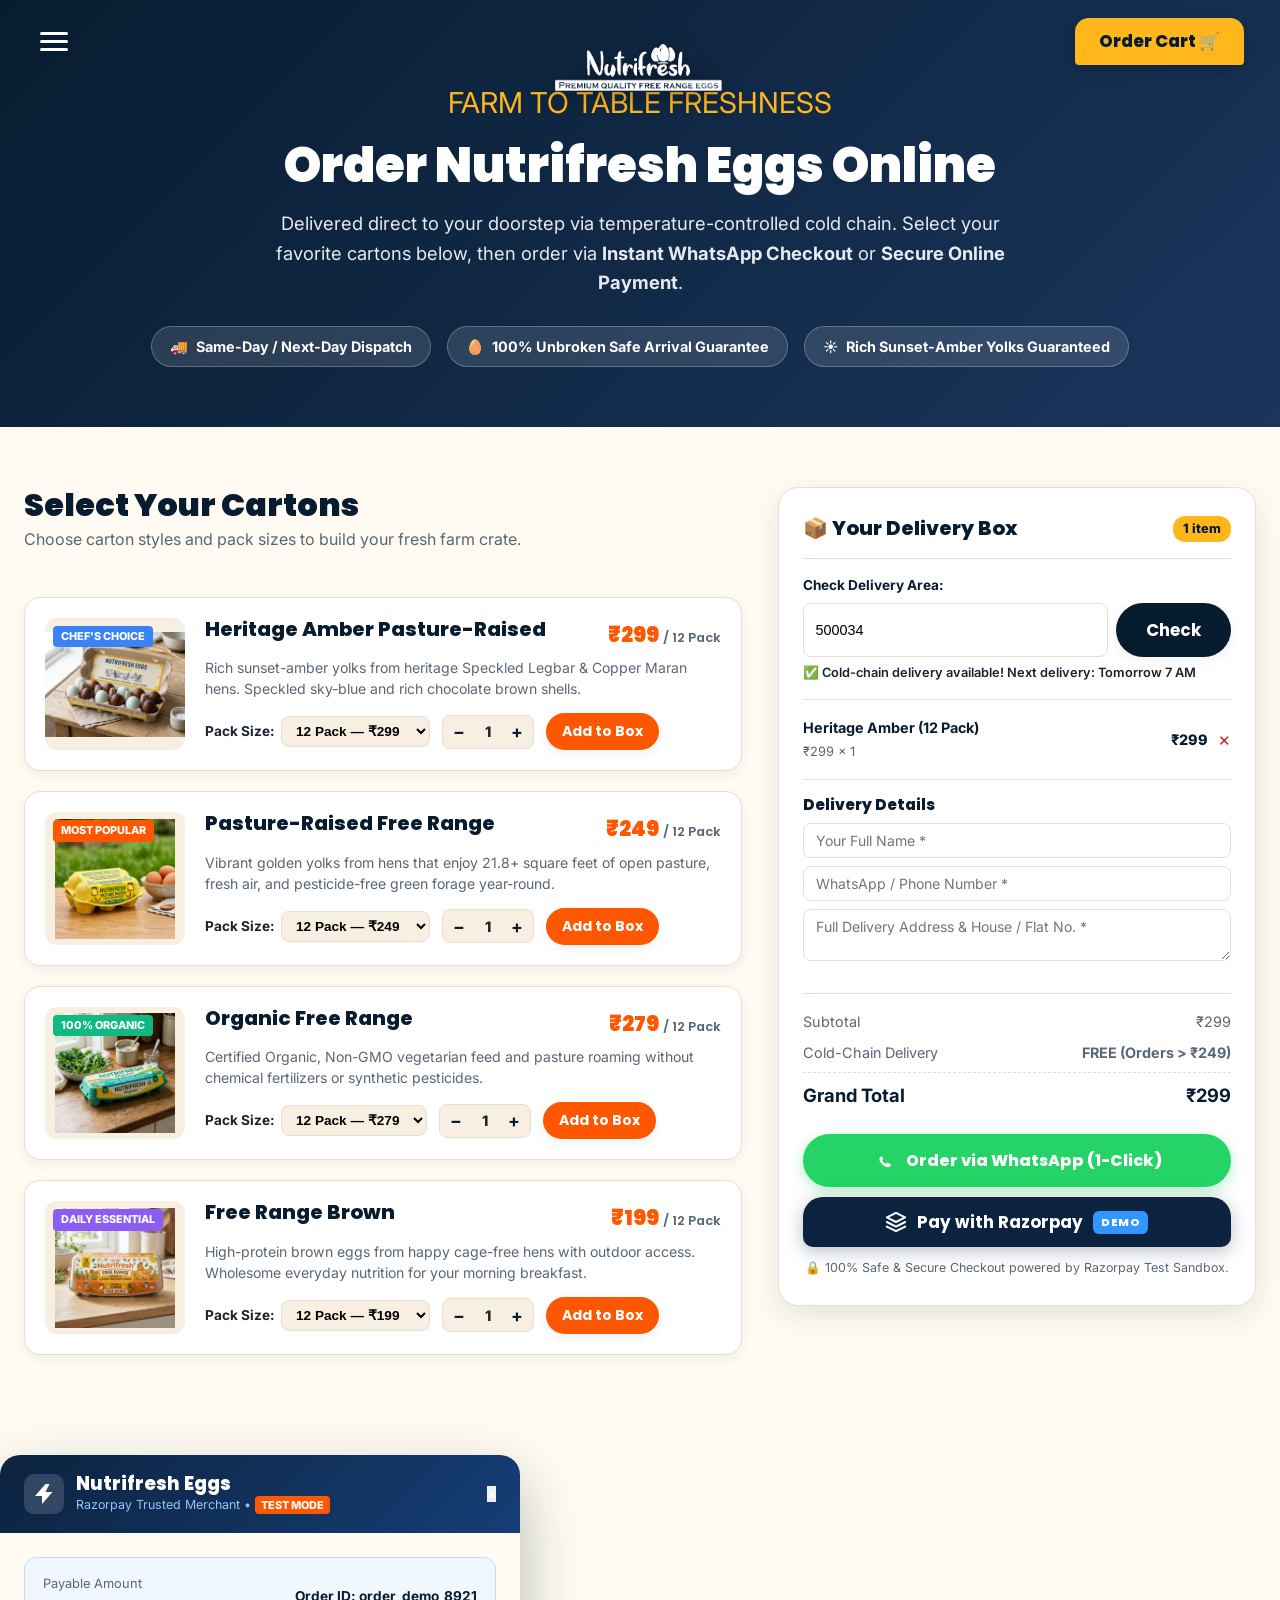
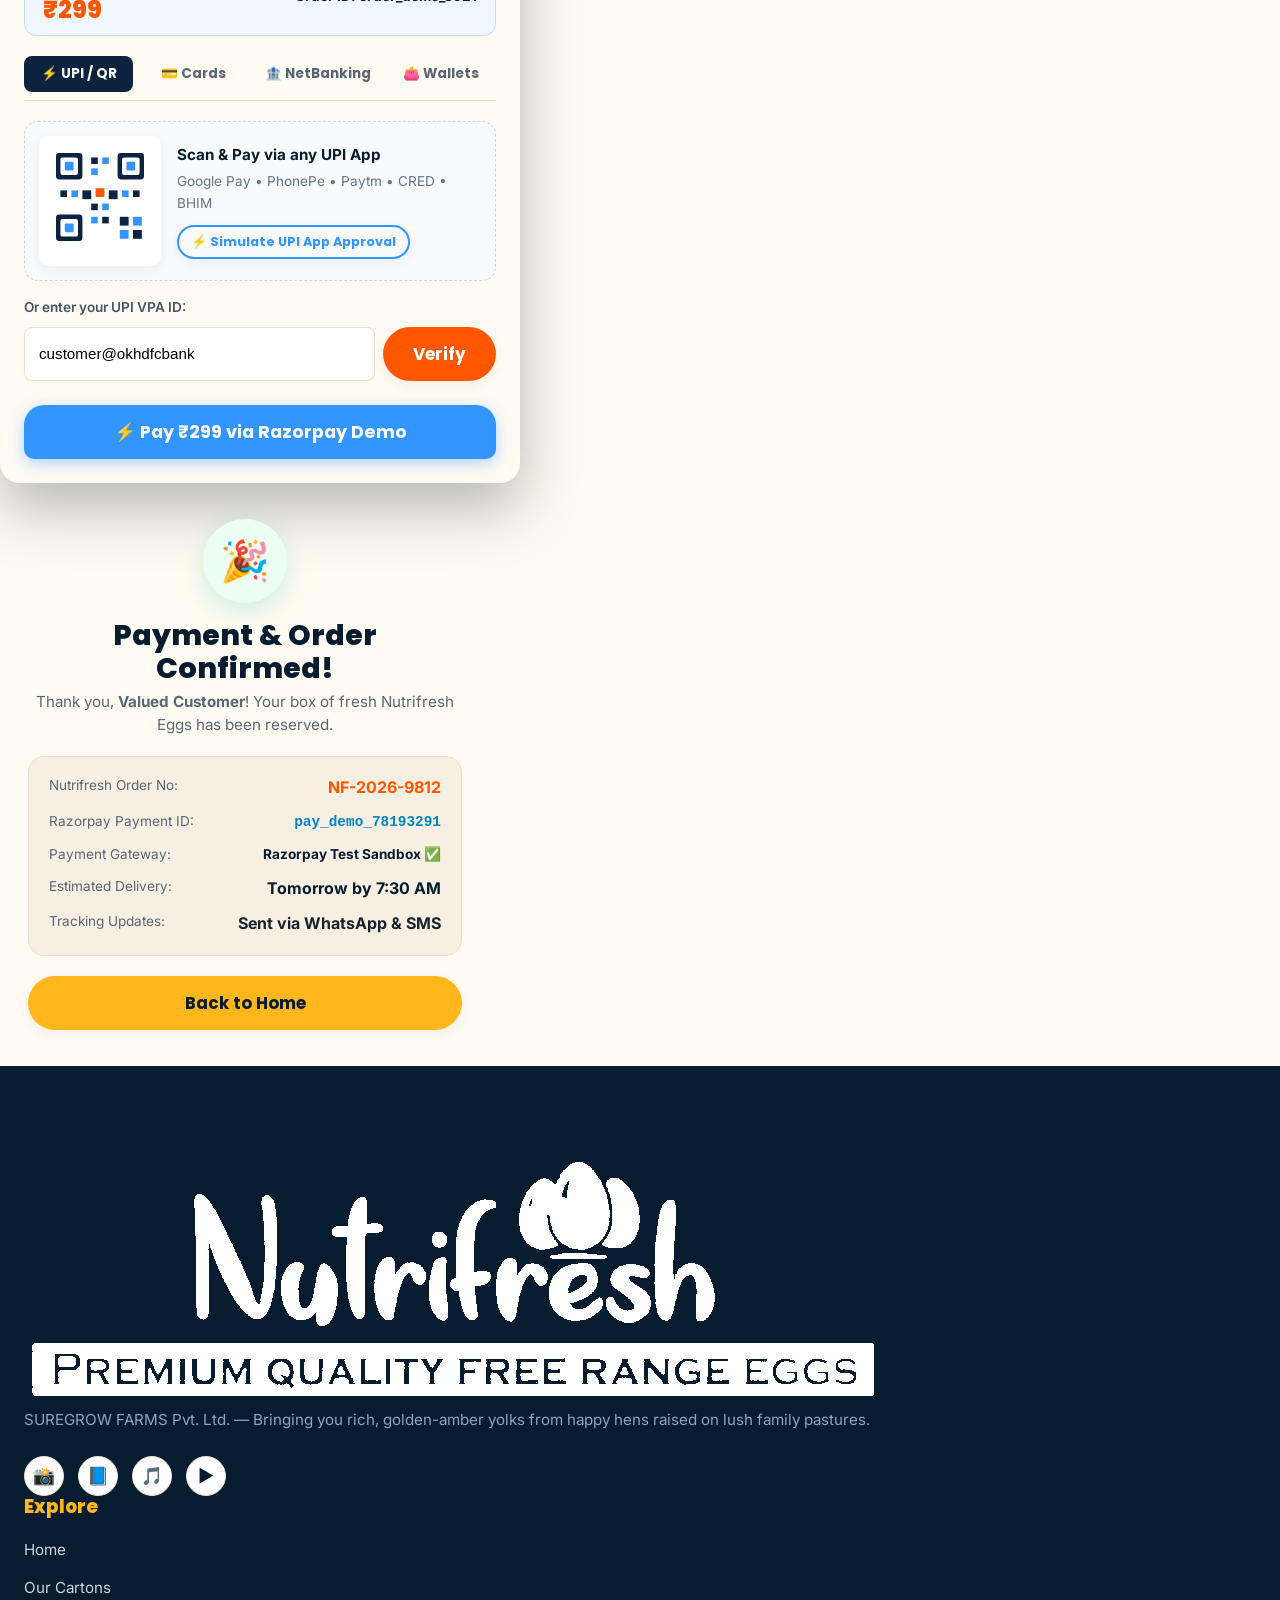
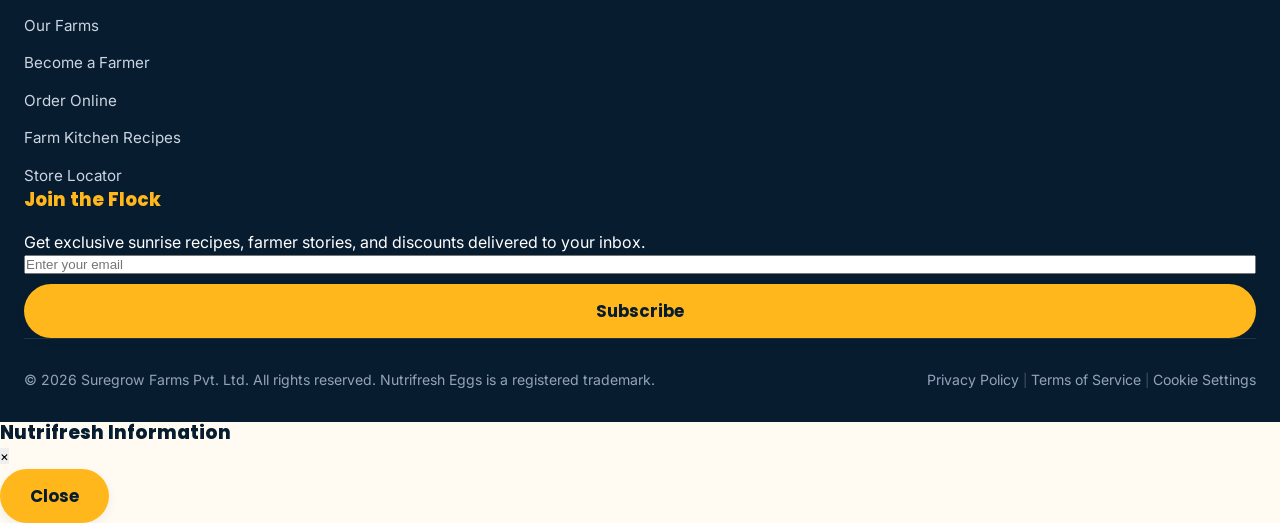
==== order-online.html @ f5b6d8a0 "Add sticky header, road map path, clean drawer tabs, about section, and Razorpay demo checkout" ====
<!DOCTYPE html>
<html lang="en">
<head>
  <meta charset="UTF-8">
  <meta name="viewport" content="width=device-width, initial-scale=1.0">
  <title>Order Nutrifresh Eggs Online | Fresh Pasture-Raised Eggs Delivered</title>
  <meta name="description" content="Order farm-fresh Nutrifresh pasture-raised and organic eggs online. Fast cold-chain doorstep delivery, seamless WhatsApp ordering, and secure online payment options.">
  <link rel="icon" type="image/png" href="assets/favicon-icon.png">
  <link rel="preconnect" href="https://fonts.googleapis.com">
  <link rel="preconnect" href="https://fonts.gstatic.com" crossorigin>
  <link href="https://fonts.googleapis.com/css2?family=Caveat:wght@700&family=Inter:wght@400;500;600;700&family=Poppins:wght@600;700;800;900&display=swap" rel="stylesheet">
  <link rel="stylesheet" href="styles.css">
  <!-- Razorpay Checkout SDK -->
  <script src="https://checkout.razorpay.com/v1/checkout.js"></script>
</head>
<body class="order-page">

  <!-- ==========================================
       Sticky Header
       ========================================== -->
  <header class="site-header happy-header-layout">
    <div class="header-container happy-nav-container">
      <div class="header-left">
        <button class="drawer-trigger drawer-toggle happy-hamburger-btn" id="menuToggle" aria-label="Open Navigation Menu" aria-expanded="false">
          <div class="hamburger-icon">
            <span></span>
            <span></span>
            <span></span>
          </div>
          <span style="display:none;">Menu</span>
        </button>
      </div>

      <div class="header-center">
        <a href="index.html" class="logo-brand happy-center-logo" aria-label="Nutrifresh Homepage">
          <img src="assets/images/nutrifresh-logo-hires.png" alt="Nutrifresh - Premium Quality Free Range Eggs" class="brand-logo-img">
        </a>
      </div>

      <nav aria-label="Main Navigation" style="display:none;">
        <ul class="nav-links">
          <li><a href="index.html">Home</a></li>
          <li><a href="products.html">Our Eggs</a></li>
          <li><a href="our-farms.html">Our Farms</a></li>
          <li><a href="become-a-farmer.html">Become a Farmer</a></li>
          <li><a href="order-online.html" class="active">Order Online</a></li>
          <li><a href="store-locator.html">Find In Store</a></li>
          <li><a href="recipes.html">Recipes</a></li>
        </ul>
      </nav>

      <div class="header-right">
        <a href="#order-builder" class="btn btn-primary btn-carton-shape nav-cta happy-find-btn">
          <span>Order Cart 🛒</span>
        </a>
      </div>
    </div>
  </header>

  <!-- ==========================================
       Slideout Drawer Menu
       ========================================== -->
  <div class="drawer-overlay" id="drawerOverlay">
    <div class="slideout-drawer happy-drawer-theme" id="navDrawer" role="dialog" aria-modal="true" aria-label="Navigation Drawer">
      <div class="drawer-header-happy">
        <button class="drawer-close" id="drawerClose" aria-label="Close menu">&times;</button>
      </div>

      <div class="drawer-body-happy">
        <div class="drawer-two-col">
          <!-- Primary Navigation -->
          <div class="drawer-col-primary">
            <ul class="drawer-nav-list happy-nav-primary">
              <li><a href="index.html"><span>Home</span> <span class="drawer-arrow">→</span></a></li>
              <li><a href="products.html"><span>Nutrifresh eggs</span> <span class="drawer-arrow">→</span></a></li>
              <li><a href="our-farms.html"><span>Nutrifresh Farms</span> <span class="drawer-arrow">→</span></a></li>
              <li><a href="become-a-farmer.html"><span>Become a farmer</span> <span class="drawer-arrow">→</span></a></li>
              <li><a href="index.html#about"><span>About</span> <span class="drawer-arrow">→</span></a></li>
              <li><a href="recipes.html"><span>Blog</span> <span class="drawer-arrow">→</span></a></li>
              <li style="display:none;"><a href="store-locator.html">Store Locator</a></li>
              <li style="display:none;"><a href="order-online.html" class="active-drawer-item">Order Online</a></li>
            </ul>
          </div>

          <!-- Secondary Links Right -->
          <div class="drawer-col-secondary">
            <ul class="drawer-secondary-links">
              <li><a href="become-a-farmer.html#faqs" class="drawer-quick-link">FAQs</a></li>
              <li><a href="our-farms.html">Press</a></li>
              <li><a href="index.html#contact-us">Contact</a></li>
              <li><a href="store-locator.html">Find in Store</a></li>
            </ul>
            <div class="drawer-contact-box">
              <p class="drawer-q-title">Order Assistance</p>
              <p class="drawer-q-sub">WhatsApp support active daily</p>
              <a href="https://wa.me/919999999999?text=Hi%20Nutrifresh%20Team,%20I%20have%20a%20question%20about%20ordering" target="_blank" rel="noopener noreferrer" class="drawer-whatsapp-btn">
                <img src="assets/icon_whatsapp.svg" alt="WhatsApp" style="width:20px; vertical-align:middle; margin-right:6px;"> Chat on WhatsApp
              </a>
            </div>
          </div>
        </div>

        <!-- Bottom Cartons Strip -->
        <div class="drawer-cartons-section happy-cartons-strip">
          <div class="drawer-cartons-title" style="color: #fff; opacity: 0.9;">Choose Your Favorite Pasture Carton</div>
          <div class="drawer-cartons-grid">
            <a href="products.html#heritage" class="drawer-carton-item">
              <img src="assets/images/heritage-carton.jpg" alt="Heritage Amber Carton">
              <span>Heritage Amber</span>
            </a>
            <a href="products.html#pasture" class="drawer-carton-item">
              <img src="assets/images/pasture-carton.jpg" alt="Pasture Raised Carton">
              <span>Pasture Raised</span>
            </a>
            <a href="products.html#organic" class="drawer-carton-item">
              <img src="assets/images/organic-carton.jpg" alt="Organic Free Range Carton">
              <span>Organic Free Range</span>
            </a>
            <a href="products.html#freerange" class="drawer-carton-item">
              <img src="assets/images/freerange-carton.jpg" alt="Free Range Carton">
              <span>Free Range Brown</span>
            </a>
          </div>
        </div>
      </div>
    </div>
  </div>

  <!-- ==========================================
       Hero Banner
       ========================================== -->
  <section class="order-hero-section">
    <div class="container text-center">
      <span class="script-tag" style="color: var(--primary-yellow); font-size: 1.8rem;">FARM TO TABLE FRESHNESS</span>
      <h1>Order Nutrifresh Eggs Online</h1>
      <p>Delivered direct to your doorstep via temperature-controlled cold chain. Select your favorite cartons below, then order via <strong>Instant WhatsApp Checkout</strong> or <strong>Secure Online Payment</strong>.</p>
      
      <div class="order-badges-row">
        <div class="order-badge-pill">
          <span>🚚</span> Same-Day / Next-Day Dispatch
        </div>
        <div class="order-badge-pill">
          <span>🥚</span> 100% Unbroken Safe Arrival Guarantee
        </div>
        <div class="order-badge-pill">
          <span>☀️</span> Rich Sunset-Amber Yolks Guaranteed
        </div>
      </div>
    </div>
  </section>

  <!-- ==========================================
       Interactive Order Builder
       ========================================== -->
  <section class="order-builder-section" id="order-builder">
    <div class="container">
      <div class="order-grid-layout">
        
        <!-- Left: Product Selection List -->
        <div class="order-products-col">
          <div class="order-section-header">
            <h2>Select Your Cartons</h2>
            <p>Choose carton styles and pack sizes to build your fresh farm crate.</p>
          </div>

          <!-- Product Card 1: Heritage Amber -->
          <div class="order-item-card" data-product="heritage" data-price="299" data-name="Heritage Amber Pasture-Raised">
            <div class="order-item-img-wrap">
              <img src="assets/images/heritage-carton.jpg" alt="Heritage Amber Carton">
              <span class="product-badge-flag blue">Chef's Choice</span>
            </div>
            <div class="order-item-details">
              <div class="order-item-top">
                <h3>Heritage Amber Pasture-Raised</h3>
                <span class="order-item-price">₹299 <small>/ 12 Pack</small></span>
              </div>
              <p class="order-item-desc">Rich sunset-amber yolks from heritage Speckled Legbar & Copper Maran hens. Speckled sky-blue and rich chocolate brown shells.</p>
              
              <div class="order-options-bar">
                <div class="pack-size-selector">
                  <label>Pack Size:</label>
                  <select class="pack-size-dropdown">
                    <option value="12" data-price="299" selected>12 Pack — ₹299</option>
                    <option value="18" data-price="429">18 Pack — ₹429</option>
                    <option value="30" data-price="699">30 Crate — ₹699</option>
                  </select>
                </div>

                <div class="qty-counter-control">
                  <button type="button" class="qty-btn qty-minus" aria-label="Decrease quantity">−</button>
                  <span class="qty-display">1</span>
                  <button type="button" class="qty-btn qty-plus" aria-label="Increase quantity">+</button>
                </div>

                <button type="button" class="btn btn-orange btn-add-cart">
                  <span>Add to Box</span>
                </button>
              </div>
            </div>
          </div>

          <!-- Product Card 2: Pasture-Raised -->
          <div class="order-item-card" data-product="pasture" data-price="249" data-name="Pasture-Raised Free Range">
            <div class="order-item-img-wrap">
              <img src="assets/images/pasture-carton.jpg" alt="Pasture Raised Carton">
              <span class="product-badge-flag yellow">Most Popular</span>
            </div>
            <div class="order-item-details">
              <div class="order-item-top">
                <h3>Pasture-Raised Free Range</h3>
                <span class="order-item-price">₹249 <small>/ 12 Pack</small></span>
              </div>
              <p class="order-item-desc">Vibrant golden yolks from hens that enjoy 21.8+ square feet of open pasture, fresh air, and pesticide-free green forage year-round.</p>
              
              <div class="order-options-bar">
                <div class="pack-size-selector">
                  <label>Pack Size:</label>
                  <select class="pack-size-dropdown">
                    <option value="12" data-price="249" selected>12 Pack — ₹249</option>
                    <option value="18" data-price="359">18 Pack — ₹359</option>
                    <option value="30" data-price="579">30 Crate — ₹579</option>
                  </select>
                </div>

                <div class="qty-counter-control">
                  <button type="button" class="qty-btn qty-minus" aria-label="Decrease quantity">−</button>
                  <span class="qty-display">1</span>
                  <button type="button" class="qty-btn qty-plus" aria-label="Increase quantity">+</button>
                </div>

                <button type="button" class="btn btn-orange btn-add-cart">
                  <span>Add to Box</span>
                </button>
              </div>
            </div>
          </div>

          <!-- Product Card 3: Organic Free Range -->
          <div class="order-item-card" data-product="organic" data-price="279" data-name="Organic Free Range">
            <div class="order-item-img-wrap">
              <img src="assets/images/organic-carton.jpg" alt="Organic Free Range Carton">
              <span class="product-badge-flag green">100% Organic</span>
            </div>
            <div class="order-item-details">
              <div class="order-item-top">
                <h3>Organic Free Range</h3>
                <span class="order-item-price">₹279 <small>/ 12 Pack</small></span>
              </div>
              <p class="order-item-desc">Certified Organic, Non-GMO vegetarian feed and pasture roaming without chemical fertilizers or synthetic pesticides.</p>
              
              <div class="order-options-bar">
                <div class="pack-size-selector">
                  <label>Pack Size:</label>
                  <select class="pack-size-dropdown">
                    <option value="12" data-price="279" selected>12 Pack — ₹279</option>
                    <option value="18" data-price="399">18 Pack — ₹399</option>
                  </select>
                </div>

                <div class="qty-counter-control">
                  <button type="button" class="qty-btn qty-minus" aria-label="Decrease quantity">−</button>
                  <span class="qty-display">1</span>
                  <button type="button" class="qty-btn qty-plus" aria-label="Increase quantity">+</button>
                </div>

                <button type="button" class="btn btn-orange btn-add-cart">
                  <span>Add to Box</span>
                </button>
              </div>
            </div>
          </div>

          <!-- Product Card 4: Free Range Brown -->
          <div class="order-item-card" data-product="freerange" data-price="199" data-name="Free Range Brown">
            <div class="order-item-img-wrap">
              <img src="assets/images/freerange-carton.jpg" alt="Free Range Carton">
              <span class="product-badge-flag brown">Daily Essential</span>
            </div>
            <div class="order-item-details">
              <div class="order-item-top">
                <h3>Free Range Brown</h3>
                <span class="order-item-price">₹199 <small>/ 12 Pack</small></span>
              </div>
              <p class="order-item-desc">High-protein brown eggs from happy cage-free hens with outdoor access. Wholesome everyday nutrition for your morning breakfast.</p>
              
              <div class="order-options-bar">
                <div class="pack-size-selector">
                  <label>Pack Size:</label>
                  <select class="pack-size-dropdown">
                    <option value="12" data-price="199" selected>12 Pack — ₹199</option>
                    <option value="30" data-price="479">30 Crate — ₹479</option>
                  </select>
                </div>

                <div class="qty-counter-control">
                  <button type="button" class="qty-btn qty-minus" aria-label="Decrease quantity">−</button>
                  <span class="qty-display">1</span>
                  <button type="button" class="qty-btn qty-plus" aria-label="Increase quantity">+</button>
                </div>

                <button type="button" class="btn btn-orange btn-add-cart">
                  <span>Add to Box</span>
                </button>
              </div>
            </div>
          </div>
        </div>

        <!-- Right: Interactive Cart & Dual Checkout Options -->
        <div class="order-cart-col">
          <div class="order-cart-card" id="cartStickyBox">
            <div class="cart-card-header">
              <h3>📦 Your Delivery Box</h3>
              <span class="cart-items-count-badge" id="cartCountBadge">1 item</span>
            </div>

            <!-- PIN Code Delivery Verification -->
            <div class="pincode-check-wrap">
              <label for="deliveryPincode">Check Delivery Area:</label>
              <div class="pincode-input-row">
                <input type="text" id="deliveryPincode" placeholder="Enter 6-digit PIN" maxlength="6" value="500034">
                <button type="button" class="btn btn-sm btn-navy" id="btnCheckPincode">Check</button>
              </div>
              <span class="pincode-feedback" id="pincodeFeedback">✅ Cold-chain delivery available! Next delivery: Tomorrow 7 AM</span>
            </div>

            <!-- Cart Items List -->
            <div class="cart-items-list" id="cartItemsList">
              <div class="cart-item-row" data-id="heritage-12">
                <div class="cart-item-info">
                  <strong>Heritage Amber (12 Pack)</strong>
                  <span>₹299 × 1</span>
                </div>
                <div class="cart-item-actions">
                  <span class="cart-item-total">₹299</span>
                  <button type="button" class="cart-remove-btn" title="Remove item">&times;</button>
                </div>
              </div>
            </div>

            <!-- Customer Details Form -->
            <div class="customer-info-section">
              <h4>Delivery Details</h4>
              <div class="form-group-compact">
                <input type="text" id="custName" placeholder="Your Full Name *" required>
              </div>
              <div class="form-group-compact">
                <input type="tel" id="custPhone" placeholder="WhatsApp / Phone Number *" required>
              </div>
              <div class="form-group-compact">
                <textarea id="custAddress" rows="2" placeholder="Full Delivery Address & House / Flat No. *" required></textarea>
              </div>
            </div>

            <!-- Order Financial Breakdown -->
            <div class="cart-breakdown">
              <div class="breakdown-row">
                <span>Subtotal</span>
                <span id="cartSubtotal">₹299</span>
              </div>
              <div class="breakdown-row">
                <span>Cold-Chain Delivery</span>
                <span id="cartShipping" style="color: var(--forest-green); font-weight: 700;">FREE (Orders &gt; ₹249)</span>
              </div>
              <div class="breakdown-row total-row">
                <strong>Grand Total</strong>
                <strong id="cartGrandTotal">₹299</strong>
              </div>
            </div>

            <!-- Dual Checkout Action Buttons -->
            <div class="cart-checkout-actions">
              <!-- Primary Option 1: WhatsApp 1-Click Ordering -->
              <button type="button" class="btn btn-whatsapp-order" id="btnOrderWhatsApp">
                <img src="assets/icon_whatsapp.svg" alt="WhatsApp">
                <span>Order via WhatsApp (1-Click)</span>
              </button>
              
              <!-- Primary Option 2: Payment Gateway (Razorpay Demo) -->
              <button type="button" class="btn btn-primary btn-carton-shape btn-razorpay-trigger" id="btnPayOnline">
                <svg width="22" height="22" viewBox="0 0 24 24" fill="none" xmlns="http://www.w3.org/2000/svg" style="flex-shrink:0;">
                  <path d="M12 2L2 7L12 12L22 7L12 2Z" stroke="#081C30" stroke-width="2.2" stroke-linecap="round" stroke-linejoin="round"/>
                  <path d="M2 17L12 22L22 17" stroke="#081C30" stroke-width="2.2" stroke-linecap="round" stroke-linejoin="round"/>
                  <path d="M2 12L12 17L22 12" stroke="#081C30" stroke-width="2.2" stroke-linecap="round" stroke-linejoin="round"/>
                </svg>
                <span>Pay with Razorpay</span>
                <span class="badge-rzp-demo">DEMO</span>
              </button>
            </div>

            <p class="cart-safety-note">🔒 100% Safe &amp; Secure Checkout powered by Razorpay Test Sandbox.</p>
          </div>
        </div>

      </div>
    </div>
  </section>

  <!-- ==========================================
       Razorpay Demo Payment Gateway Modal
       ========================================== -->
  <div class="modal-overlay" id="paymentGatewayModal" role="dialog" aria-modal="true" aria-hidden="true">
    <div class="modal-card payment-modal-card razorpay-modal-card">
      <div class="payment-modal-header razorpay-header">
        <div class="payment-brand-row">
          <div class="rzp-badge-icon">
            <svg width="24" height="24" viewBox="0 0 24 24" fill="#FFFFFF"><path d="M13.5 2L3 14h7v8l10.5-12h-7l4-8z"/></svg>
          </div>
          <div>
            <div class="rzp-merchant-title">Nutrifresh Eggs</div>
            <div class="rzp-secure-sub">Razorpay Trusted Merchant • <span class="badge-rzp-test-pill">TEST MODE</span></div>
          </div>
        </div>
        <button class="modal-close" id="closePaymentModalBtn" aria-label="Close modal" style="color:#FFF;">&times;</button>
      </div>

      <div class="payment-modal-body">
        <!-- Order Summary Strip -->
        <div class="payment-order-summary-strip rzp-summary-strip">
          <div>
            <span class="pay-amount-label">Payable Amount</span>
            <h3 class="pay-amount-val" id="payModalAmount">₹299</h3>
          </div>
          <div class="order-ref-code">Order ID: <span id="payOrderRef">order_demo_8921</span></div>
        </div>

        <!-- Payment Method Tabs -->
        <div class="payment-tabs-nav rzp-tabs-nav">
          <button type="button" class="pay-tab active" data-method="upi">⚡ UPI / QR</button>
          <button type="button" class="pay-tab" data-method="card">💳 Cards</button>
          <button type="button" class="pay-tab" data-method="netbanking">🏦 NetBanking</button>
          <button type="button" class="pay-tab" data-method="wallets">👛 Wallets</button>
        </div>

        <!-- Tab 1: UPI & QR Code -->
        <div class="pay-tab-pane active" id="pane-upi">
          <div class="rzp-qr-container">
            <div class="rzp-qr-visual">
              <svg viewBox="0 0 100 100" width="110" height="110">
                <rect x="0" y="0" width="100" height="100" fill="#FFFFFF" rx="8"/>
                <!-- Outer Corners -->
                <rect x="10" y="10" width="24" height="24" fill="#0C2340" rx="3"/>
                <rect x="14" y="14" width="16" height="16" fill="#FFFFFF" rx="2"/>
                <rect x="18" y="18" width="8" height="8" fill="#3395FF" rx="1"/>
                <rect x="66" y="10" width="24" height="24" fill="#0C2340" rx="3"/>
                <rect x="70" y="14" width="16" height="16" fill="#FFFFFF" rx="2"/>
                <rect x="74" y="18" width="8" height="8" fill="#3395FF" rx="1"/>
                <rect x="10" y="66" width="24" height="24" fill="#0C2340" rx="3"/>
                <rect x="14" y="70" width="16" height="16" fill="#FFFFFF" rx="2"/>
                <rect x="18" y="74" width="8" height="8" fill="#3395FF" rx="1"/>
                <!-- QR Pattern Matrix -->
                <rect x="42" y="14" width="6" height="6" fill="#0C2340"/>
                <rect x="52" y="14" width="6" height="6" fill="#3395FF"/>
                <rect x="42" y="24" width="6" height="6" fill="#3395FF"/>
                <rect x="14" y="44" width="6" height="6" fill="#0C2340"/>
                <rect x="24" y="44" width="6" height="6" fill="#3395FF"/>
                <rect x="34" y="44" width="8" height="8" fill="#0C2340"/>
                <rect x="46" y="42" width="8" height="8" fill="#FF5700"/>
                <rect x="58" y="44" width="8" height="8" fill="#0C2340"/>
                <rect x="70" y="44" width="6" height="6" fill="#3395FF"/>
                <rect x="80" y="44" width="6" height="6" fill="#0C2340"/>
                <rect x="42" y="56" width="6" height="6" fill="#0C2340"/>
                <rect x="52" y="56" width="6" height="6" fill="#3395FF"/>
                <rect x="42" y="68" width="6" height="6" fill="#3395FF"/>
                <rect x="52" y="68" width="6" height="6" fill="#0C2340"/>
                <rect x="68" y="68" width="8" height="8" fill="#0C2340"/>
                <rect x="80" y="68" width="8" height="8" fill="#3395FF"/>
                <rect x="68" y="80" width="8" height="8" fill="#3395FF"/>
                <rect x="80" y="80" width="8" height="8" fill="#0C2340"/>
              </svg>
            </div>
            <div class="rzp-qr-details">
              <span class="rzp-qr-tag">Scan &amp; Pay via any UPI App</span>
              <p style="font-size: 0.85rem; color: #64748B; margin: 4px 0 10px;">Google Pay • PhonePe • Paytm • CRED • BHIM</p>
              <button type="button" class="btn btn-sm btn-outline-navy btn-simulate-upi" id="btnSimulateScanPay">
                <span>⚡ Simulate UPI App Approval</span>
              </button>
            </div>
          </div>

          <div style="margin-top: 16px;">
            <p style="font-size: 0.85rem; margin-bottom: 8px; color: #475569; font-weight: 600;">Or enter your UPI VPA ID:</p>
            <div class="upi-input-group">
              <input type="text" id="upiIdInput" placeholder="username@okhdfcbank / mobile@upi" value="customer@okhdfcbank">
              <button type="button" class="btn btn-sm btn-orange" id="btnVerifyUPI">Verify</button>
            </div>
          </div>
        </div>

        <!-- Tab 2: Cards (With 1-Click Razorpay Test Fill) -->
        <div class="pay-tab-pane" id="pane-card" style="display:none;">
          <div class="rzp-test-card-banner">
            <span>💡 <strong>Razorpay Test Card:</strong> 4111 2222 3333 4444</span>
            <button type="button" class="btn btn-xs btn-navy" id="btnAutoFillTestCard">Auto-Fill</button>
          </div>
          <div class="card-inputs-grid" style="margin-top: 12px;">
            <div class="form-group-compact">
              <label style="font-size:0.8rem; font-weight:600; color:#475569;">Card Number</label>
              <input type="text" id="rzpCardNumber" placeholder="4111 2222 3333 4444" maxlength="19" value="4111 2222 3333 4444">
            </div>
            <div style="display: flex; gap: 10px; margin-top: 8px;">
              <div style="width: 50%;">
                <label style="font-size:0.8rem; font-weight:600; color:#475569;">Expiry (MM/YY)</label>
                <input type="text" id="rzpCardExpiry" placeholder="MM / YY" maxlength="5" value="12/28">
              </div>
              <div style="width: 50%;">
                <label style="font-size:0.8rem; font-weight:600; color:#475569;">CVV</label>
                <input type="password" id="rzpCardCvv" placeholder="CVV" maxlength="3" value="123">
              </div>
            </div>
            <div class="form-group-compact" style="margin-top: 8px;">
              <label style="font-size:0.8rem; font-weight:600; color:#475569;">Cardholder Name</label>
              <input type="text" id="rzpCardName" placeholder="Cardholder Name" value="Nutrifresh Customer">
            </div>
          </div>
        </div>

        <!-- Tab 3: NetBanking -->
        <div class="pay-tab-pane" id="pane-netbanking" style="display:none;">
          <p style="font-size: 0.85rem; margin-bottom: 10px; color: #475569; font-weight: 600;">Popular NetBanking Partners:</p>
          <div class="rzp-banks-grid">
            <button type="button" class="rzp-bank-pill active"><span class="bank-logo-sym">🏦</span> HDFC Bank</button>
            <button type="button" class="rzp-bank-pill"><span class="bank-logo-sym">🏛️</span> ICICI Bank</button>
            <button type="button" class="rzp-bank-pill"><span class="bank-logo-sym">🏢</span> State Bank (SBI)</button>
            <button type="button" class="rzp-bank-pill"><span class="bank-logo-sym">🏢</span> Axis Bank</button>
            <button type="button" class="rzp-bank-pill"><span class="bank-logo-sym">🏛️</span> Kotak Bank</button>
          </div>
        </div>

        <!-- Tab 4: Wallets & Pay Later -->
        <div class="pay-tab-pane" id="pane-wallets" style="display:none;">
          <p style="font-size: 0.85rem; margin-bottom: 10px; color: #475569; font-weight: 600;">Select Wallet or PayLater:</p>
          <div class="rzp-banks-grid">
            <button type="button" class="rzp-bank-pill active">👛 Paytm Wallet</button>
            <button type="button" class="rzp-bank-pill">📦 Amazon Pay</button>
            <button type="button" class="rzp-bank-pill">⚡ Simpl PayLater</button>
            <button type="button" class="rzp-bank-pill">🪙 CRED Pay</button>
          </div>
        </div>

        <!-- Razorpay Primary Submit CTA -->
        <div style="margin-top: 24px;">
          <button type="button" class="btn btn-primary btn-carton-shape rzp-submit-pay-btn" id="btnProcessMockPayment" style="width: 100%; justify-content: center; font-size: 1.1rem; padding: 14px; background: #3395FF; color: #FFF;">
            <span>⚡ Pay <span id="btnPayAmountText">₹299</span> via Razorpay Demo</span>
          </button>
        </div>

        <!-- Animated Razorpay Loading Overlay -->
        <div class="payment-processing-overlay" id="payProcessingLoader" style="display:none;">
          <div class="rzp-processing-box">
            <div class="spinner-rzp"></div>
            <h4 id="rzpLoadingTitle">Connecting to Razorpay Sandbox...</h4>
            <p id="rzpLoadingSub">Simulating 256-Bit Bank Encryption</p>
            <div class="rzp-progress-bar"><div class="rzp-progress-fill" id="rzpProgressFill"></div></div>
          </div>
        </div>
      </div>
    </div>
  </div>

  <!-- ==========================================
       Order Success Modal (Razorpay Verified)
       ========================================== -->
  <div class="modal-overlay" id="orderSuccessModal" role="dialog" aria-modal="true" aria-hidden="true">
    <div class="modal-card" style="text-align: center; max-width: 490px; border-radius: 24px;">
      <div class="modal-body" style="padding: 36px 28px;">
        <div style="width: 84px; height: 84px; margin: 0 auto 16px; background: #ECFDF5; border-radius: 50%; display: flex; align-items: center; justify-content: center; font-size: 2.5rem; box-shadow: 0 8px 24px rgba(16, 185, 129, 0.2);">
          🎉
        </div>
        <h2 style="color: var(--deep-navy); margin-bottom: 6px; font-size: 1.8rem;">Payment &amp; Order Confirmed!</h2>
        <p style="color: var(--muted-text); font-size: 0.95rem; line-height: 1.5;">
          Thank you, <strong id="successCustName">Valued Customer</strong>! Your box of fresh Nutrifresh Eggs has been reserved.
        </p>
        
        <div style="background: var(--cream-alt); border-radius: 16px; padding: 18px 20px; margin: 20px 0; text-align: left; border: 1px solid var(--border-light);">
          <div style="display: flex; justify-content: space-between; margin-bottom: 10px;">
            <span style="color: var(--muted-text); font-size: 0.85rem;">Nutrifresh Order No:</span>
            <strong style="color: var(--yolk-orange);" id="successOrderId">NF-2026-9812</strong>
          </div>
          <div style="display: flex; justify-content: space-between; margin-bottom: 10px;">
            <span style="color: var(--muted-text); font-size: 0.85rem;">Razorpay Payment ID:</span>
            <strong style="color: #0284C7; font-family: monospace; font-size: 0.9rem;" id="successPaymentId">pay_demo_78193291</strong>
          </div>
          <div style="display: flex; justify-content: space-between; margin-bottom: 10px;">
            <span style="color: var(--muted-text); font-size: 0.85rem;">Payment Gateway:</span>
            <strong style="color: var(--deep-navy); font-size: 0.85rem;">Razorpay Test Sandbox ✅</strong>
          </div>
          <div style="display: flex; justify-content: space-between; margin-bottom: 10px;">
            <span style="color: var(--muted-text); font-size: 0.85rem;">Estimated Delivery:</span>
            <strong style="color: var(--deep-navy);">Tomorrow by 7:30 AM</strong>
          </div>
          <div style="display: flex; justify-content: space-between;">
            <span style="color: var(--muted-text); font-size: 0.85rem;">Tracking Updates:</span>
            <strong style="color: var(--forest-green);">Sent via WhatsApp &amp; SMS</strong>
          </div>
        </div>

        <div style="display: flex; flex-direction: column; gap: 10px;">
          <button type="button" class="btn btn-primary" id="btnDismissSuccessModal" style="width: 100%; justify-content: center;">
            <span>Back to Home</span>
          </button>
        </div>
      </div>
    </div>
  </div>

  <!-- ==========================================
       Universal Footer
       ========================================== -->
  <footer class="site-footer">
    <div class="container">
      <div class="footer-grid">
        <div class="footer-col footer-brand">
          <a href="index.html" class="footer-logo">
            <img src="assets/images/nutrifresh-logo-white.png" alt="Nutrifresh Logo">
          </a>
          <p class="brand-tagline">SUREGROW FARMS Pvt. Ltd. — Bringing you rich, golden-amber yolks from happy hens raised on lush family pastures.</p>
          <div class="drawer-socials" style="margin-top: 18px;">
            <a href="https://www.instagram.com/nutrifresheggs?igsh=MWg3OXlhZmRjcnI1ZA==" target="_blank" rel="noopener noreferrer" class="drawer-social-btn" aria-label="Instagram">📸</a>
            <a href="https://www.instagram.com/nutrifresheggs?igsh=MWg3OXlhZmRjcnI1ZA==" target="_blank" rel="noopener noreferrer" class="drawer-social-btn" aria-label="Facebook">📘</a>
            <a href="https://www.instagram.com/nutrifresheggs?igsh=MWg3OXlhZmRjcnI1ZA==" target="_blank" rel="noopener noreferrer" class="drawer-social-btn" aria-label="TikTok">🎵</a>
            <a href="https://www.instagram.com/nutrifresheggs?igsh=MWg3OXlhZmRjcnI1ZA==" target="_blank" rel="noopener noreferrer" class="drawer-social-btn" aria-label="YouTube">▶️</a>
          </div>
        </div>

        <div class="footer-col footer-nav">
          <h4 class="footer-title">Explore</h4>
          <ul class="footer-links">
            <li><a href="index.html">Home</a></li>
            <li><a href="products.html">Our Cartons</a></li>
            <li><a href="our-farms.html">Our Farms</a></li>
            <li><a href="become-a-farmer.html">Become a Farmer</a></li>
            <li><a href="order-online.html">Order Online</a></li>
            <li><a href="recipes.html">Farm Kitchen Recipes</a></li>
            <li><a href="store-locator.html">Store Locator</a></li>
          </ul>
        </div>

        <div class="footer-col footer-newsletter-col">
          <h4 class="footer-title">Join the Flock</h4>
          <p>Get exclusive sunrise recipes, farmer stories, and discounts delivered to your inbox.</p>
          <form class="footer-newsletter-form" id="footerNewsletter" novalidate>
            <div class="newsletter-input-group">
              <input type="email" id="newsletterEmail" placeholder="Enter your email" required aria-label="Email for newsletter">
              <button type="submit" class="btn btn-primary">
                <span>Subscribe</span>
              </button>
            </div>
            <div id="newsletterFeedback"></div>
          </form>
        </div>
      </div>

      <div class="footer-bottom">
        <p>&copy; 2026 Suregrow Farms Pvt. Ltd. All rights reserved. Nutrifresh Eggs is a registered trademark.</p>
        <div class="footer-legal-links">
          <a href="products.html#traceability" class="legal-link" data-legal="privacy">Privacy Policy</a>
          <span class="legal-sep">|</span>
          <a href="products.html#traceability" class="legal-link" data-legal="terms">Terms of Service</a>
          <span class="legal-sep">|</span>
          <a href="products.html#traceability" class="legal-link" data-legal="cookies">Cookie Settings</a>
        </div>
      </div>
    </div>
  </footer>

  <!-- Legal & Information Modal -->
  <div class="modal-overlay" id="legalModal" role="dialog" aria-modal="true" aria-hidden="true">
    <div class="modal-card">
      <div class="modal-header">
        <h3 id="legalModalTitle">Nutrifresh Information</h3>
        <button class="modal-close" id="modalCloseBtn" aria-label="Close modal">&times;</button>
      </div>
      <div class="modal-body" id="legalModalContent">
        <!-- Dynamic Content -->
      </div>
      <div class="modal-footer">
        <button class="btn btn-primary" id="modalActionBtn">Close</button>
      </div>
    </div>
  </div>

  <script src="app.js"></script>
</body>
</html>
---- styles.css ----
/* ==========================================================================
   Nutrifresh Eggs - Official Stylesheet (Happy Egg Replica)
   Colors, Modern Layouts, Organic Shapes & Interactions
   ========================================================================== */

:root {
  --primary-yellow: #FFB71B;
  --primary-yellow-hover: #EAA208;
  --yolk-orange: #FF5700;
  --yolk-orange-dark: #D44400;
  --deep-navy: #081C30;
  --navy-light: #102A45;
  --pasture-green: #1B7A43;
  --pasture-green-light: #2E9E5B;
  --pasture-green-dark: #12552E;
  --sky-blue: #DDF4FE;
  --heritage-blue: #3E84A8;
  --eggshell-cream: #FFFBF2;
  --cream-alt: #F7EFE1;
  --white: #FFFFFF;
  --dark-text: #19232D;
  --muted-text: #596775;
  --border-light: #E8DECE;
  --font-heading: 'Poppins', -apple-system, BlinkMacSystemFont, sans-serif;
  --font-body: 'Inter', -apple-system, BlinkMacSystemFont, sans-serif;
  --font-script: 'Caveat', cursive, sans-serif;
  --shadow-sm: 0 4px 12px rgba(8, 28, 48, 0.06);
  --shadow-md: 0 10px 30px rgba(8, 28, 48, 0.1);
  --shadow-lg: 0 20px 50px rgba(8, 28, 48, 0.16);
  --radius-sm: 8px;
  --radius-md: 16px;
  --radius-lg: 28px;
  --radius-pill: 9999px;
  --radius-carton: 36px 36px 20px 20px;
  --transition-smooth: all 0.3s cubic-bezier(0.25, 0.8, 0.25, 1);
  --transition-bounce: all 0.4s cubic-bezier(0.34, 1.56, 0.64, 1);
}

/* Base & Reset */
*, *::before, *::after {
  box-sizing: border-box;
  margin: 0;
  padding: 0;
}

html {
  scroll-behavior: smooth;
  font-size: 16px;
}

body {
  font-family: var(--font-body);
  background-color: var(--eggshell-cream);
  color: var(--dark-text);
  line-height: 1.6;
  overflow-x: hidden;
  position: relative;
  -webkit-font-smoothing: antialiased;
}

img, video {
  max-width: 100%;
  height: auto;
  display: block;
}

a {
  text-decoration: none;
  color: inherit;
  transition: var(--transition-smooth);
}

button {
  cursor: pointer;
  border: none;
  outline: none;
  font-family: inherit;
  transition: var(--transition-smooth);
}

h1, h2, h3, h4, h5, h6 {
  font-family: var(--font-heading);
  font-weight: 800;
  color: var(--deep-navy);
  line-height: 1.15;
}

.script-text {
  font-family: var(--font-script);
  font-size: 1.75rem;
  color: var(--yolk-orange);
  font-weight: 700;
  display: inline-block;
  transform: rotate(-3deg);
}

.container {
  width: 100%;
  max-width: 1280px;
  margin: 0 auto;
  padding: 0 24px;
}

.container-narrow {
  max-width: 980px;
  margin: 0 auto;
  padding: 0 24px;
}

.text-center { text-align: center; }
.text-navy { color: var(--deep-navy); }
.text-orange { color: var(--yolk-orange); }
.text-yellow { color: var(--primary-yellow); }
.text-green { color: var(--pasture-green); }

/* Buttons */
.btn {
  display: inline-flex;
  align-items: center;
  justify-content: center;
  gap: 10px;
  font-family: var(--font-heading);
  font-weight: 700;
  font-size: 1.05rem;
  padding: 14px 30px;
  border-radius: var(--radius-pill);
  transition: var(--transition-bounce);
  text-decoration: none;
  position: relative;
  overflow: hidden;
  box-shadow: var(--shadow-sm);
}

.btn-primary {
  background-color: var(--primary-yellow);
  color: var(--deep-navy);
}

.btn-primary:hover {
  background-color: var(--primary-yellow-hover);
  transform: translateY(-3px) scale(1.02);
  box-shadow: 0 12px 25px rgba(255, 183, 27, 0.4);
}

.btn-orange {
  background-color: var(--yolk-orange);
  color: var(--white);
}

.btn-orange:hover {
  background-color: var(--yolk-orange-dark);
  transform: translateY(-3px) scale(1.02);
  box-shadow: 0 12px 25px rgba(255, 87, 0, 0.4);
}

.btn-navy {
  background-color: var(--deep-navy);
  color: var(--white);
}

.btn-navy:hover {
  background-color: var(--navy-light);
  transform: translateY(-3px) scale(1.02);
  box-shadow: 0 12px 25px rgba(8, 28, 48, 0.35);
}

.btn-outline {
  background: transparent;
  color: var(--deep-navy);
  border: 2px solid var(--deep-navy);
}

.btn-outline:hover {
  background: var(--deep-navy);
  color: var(--white);
}

.btn-outline-white {
  background: transparent;
  color: var(--white);
  border: 2px solid var(--white);
}

.btn-outline-white:hover {
  background: var(--white);
  color: var(--deep-navy);
}

.btn-carton-shape {
  border-radius: 20px 20px 10px 10px;
  box-shadow: 0 6px 0 rgba(0,0,0,0.15), var(--shadow-sm);
  padding: 12px 24px;
}
.btn-carton-shape:active {
  transform: translateY(2px);
  box-shadow: 0 2px 0 rgba(0,0,0,0.15);
}

/* ==========================================================================
   Header & Navigation
   ========================================================================== */

.site-header {
  position: fixed;
  top: 0;
  left: 0;
  width: 100%;
  z-index: 1000;
  padding: 16px 0;
  transition: all 0.35s ease;
}

.site-header.scrolled {
  background: rgba(255, 251, 242, 0.96);
  backdrop-filter: blur(12px);
  padding: 10px 0;
  box-shadow: 0 4px 20px rgba(8, 28, 48, 0.08);
}

.site-header.scrolled .logo-brand {
  color: var(--deep-navy);
}

.site-header.scrolled .nav-links a {
  color: var(--deep-navy);
}

.site-header.scrolled .hamburger-icon span {
  background-color: var(--deep-navy);
}

.header-container {
  display: flex;
  align-items: center;
  justify-content: space-between;
  max-width: 1380px;
  margin: 0 auto;
  padding: 0 28px;
}

.header-left {
  display: flex;
  align-items: center;
  gap: 20px;
}

.drawer-trigger {
  display: flex;
  align-items: center;
  gap: 10px;
  background: rgba(255, 255, 255, 0.2);
  border: 1.5px solid rgba(255, 255, 255, 0.4);
  padding: 10px 18px;
  border-radius: var(--radius-pill);
  backdrop-filter: blur(8px);
  color: var(--white);
  font-weight: 700;
  font-size: 0.95rem;
}

.site-header.scrolled .drawer-trigger {
  background: var(--cream-alt);
  border-color: var(--border-light);
  color: var(--deep-navy);
}

.hamburger-icon {
  display: flex;
  flex-direction: column;
  justify-content: center;
  gap: 4px;
  width: 20px;
}

.hamburger-icon span {
  display: block;
  height: 2.5px;
  width: 100%;
  background-color: var(--white);
  border-radius: 2px;
  transition: var(--transition-smooth);
}

.logo-brand {
  display: flex;
  align-items: center;
  text-decoration: none;
  transition: transform 0.25s ease;
}

.logo-brand:hover {
  transform: scale(1.03);
}

.brand-logo-img {
  height: 52px;
  width: auto;
  object-fit: contain;
  display: block;
  filter: brightness(0) invert(1) drop-shadow(0 2px 10px rgba(0,0,0,0.6));
  transition: filter 0.3s ease;
}

.site-header.scrolled .brand-logo-img {
  filter: drop-shadow(0 1px 4px rgba(0,0,0,0.15));
}

.drawer-header .brand-logo-img {
  filter: drop-shadow(0 1px 4px rgba(0,0,0,0.15));
}

.brand-logo-img-white {
  height: 55px;
  width: auto;
  object-fit: contain;
  display: block;
}

.logo-egg-icon {
  width: 32px;
  height: 38px;
  background: var(--primary-yellow);
  border-radius: 50% 50% 50% 50% / 60% 60% 40% 40%;
  display: inline-flex;
  align-items: center;
  justify-content: center;
  box-shadow: inset 0 -3px 0 rgba(0,0,0,0.15);
  position: relative;
}

.logo-egg-icon::after {
  content: '✦';
  font-size: 14px;
  color: var(--deep-navy);
}

.logo-brand span.highlight {
  color: var(--primary-yellow);
}

.nav-links {
  display: flex;
  align-items: center;
  list-style: none;
  gap: 32px;
}

.nav-links a {
  font-family: var(--font-heading);
  font-weight: 700;
  font-size: 1rem;
  color: var(--white);
  position: relative;
  padding: 6px 0;
}

.nav-links a::after {
  content: '';
  position: absolute;
  bottom: 0;
  left: 0;
  width: 0;
  height: 3px;
  background: var(--primary-yellow);
  border-radius: 2px;
  transition: var(--transition-smooth);
}

.nav-links a:hover::after,
.nav-links a.active::after {
  width: 100%;
}

.header-right {
  display: flex;
  align-items: center;
  gap: 16px;
}

/* Slideout Drawer */
.drawer-overlay {
  position: fixed;
  inset: 0;
  background: rgba(8, 28, 48, 0.65);
  backdrop-filter: blur(6px);
  z-index: 2000;
  opacity: 0;
  visibility: hidden;
  transition: all 0.4s ease;
}

.drawer-overlay.active {
  opacity: 1;
  visibility: visible;
}

.slideout-drawer {
  position: fixed;
  top: 0;
  left: -100%;
  width: 100%;
  max-width: 520px;
  height: 100vh;
  background: var(--eggshell-cream);
  z-index: 2001;
  display: flex;
  flex-direction: column;
  box-shadow: 20px 0 60px rgba(0,0,0,0.25);
  transition: left 0.45s cubic-bezier(0.16, 1, 0.3, 1);
  overflow-y: auto;
}

.drawer-overlay.active .slideout-drawer {
  left: 0;
}

.drawer-header {
  display: flex;
  align-items: center;
  justify-content: space-between;
  padding: 28px 32px;
  border-bottom: 1px solid var(--border-light);
}

.drawer-close {
  background: var(--cream-alt);
  border: none;
  width: 44px;
  height: 44px;
  border-radius: 50%;
  font-size: 1.4rem;
  display: flex;
  align-items: center;
  justify-content: center;
  color: var(--deep-navy);
}

.drawer-close:hover {
  background: var(--primary-yellow);
  transform: rotate(90deg);
}

.drawer-body {
  padding: 32px;
  display: flex;
  flex-direction: column;
  gap: 32px;
}

.drawer-nav-list {
  list-style: none;
  display: flex;
  flex-direction: column;
  gap: 16px;
}

.drawer-nav-list a {
  font-family: var(--font-heading);
  font-size: 1.7rem;
  font-weight: 800;
  color: var(--deep-navy);
  display: flex;
  align-items: center;
  justify-content: space-between;
}

.drawer-nav-list a:hover {
  color: var(--yolk-orange);
  transform: translateX(8px);
}

.drawer-cartons-section {
  background: var(--cream-alt);
  border-radius: var(--radius-md);
  padding: 24px;
}

.drawer-cartons-title {
  font-size: 0.9rem;
  text-transform: uppercase;
  letter-spacing: 1px;
  color: var(--muted-text);
  margin-bottom: 16px;
  font-weight: 700;
}

.drawer-cartons-grid {
  display: grid;
  grid-template-columns: repeat(2, 1fr);
  gap: 12px;
}

.drawer-carton-item {
  background: var(--white);
  border-radius: var(--radius-sm);
  padding: 12px;
  text-align: center;
  border: 1px solid var(--border-light);
  transition: var(--transition-bounce);
}

.drawer-carton-item:hover {
  border-color: var(--primary-yellow);
  transform: translateY(-4px);
  box-shadow: var(--shadow-sm);
}

.drawer-carton-item img {
  height: 70px;
  object-fit: contain;
  margin: 0 auto 8px;
}

.drawer-carton-item span {
  font-weight: 700;
  font-size: 0.85rem;
  color: var(--deep-navy);
  display: block;
}

.drawer-footer {
  margin-top: auto;
  padding: 24px 32px 32px;
  border-top: 1px solid var(--border-light);
}

.drawer-socials {
  display: flex;
  gap: 14px;
  margin-top: 14px;
}

.drawer-social-btn {
  width: 40px;
  height: 40px;
  border-radius: 50%;
  background: var(--white);
  border: 1px solid var(--border-light);
  display: flex;
  align-items: center;
  justify-content: center;
  color: var(--deep-navy);
  font-size: 1.1rem;
}

.drawer-social-btn:hover {
  background: var(--primary-yellow);
  color: var(--deep-navy);
}

/* ==========================================================================
   Hero Section with Exact Happy Brunch Scene & Header (Screenshot 1)
   ========================================================================== */

.happy-header-layout {
  position: fixed;
  top: 0;
  left: 0;
  width: 100%;
  z-index: 1000;
  padding: 18px 0;
  background: transparent;
  transition: all 0.35s ease;
}

.happy-header-layout.scrolled {
  background: rgba(255, 251, 242, 0.96) !important;
  backdrop-filter: blur(12px);
  -webkit-backdrop-filter: blur(12px);
  padding: 10px 0 !important;
  box-shadow: 0 4px 20px rgba(8, 28, 48, 0.08);
}

.happy-header-layout.scrolled .happy-hamburger-btn .hamburger-icon span {
  background-color: #081C30 !important;
}

.happy-header-layout.scrolled .happy-center-logo .brand-logo-img {
  filter: drop-shadow(0 1px 4px rgba(0,0,0,0.15)) !important;
}

.happy-header-layout nav,
.happy-header-layout .nav-links {
  display: none !important;
}

.happy-nav-container {
  display: flex;
  align-items: center;
  justify-content: space-between;
  max-width: 1400px;
  margin: 0 auto;
  padding: 0 36px;
  position: relative;
}

.happy-hamburger-btn {
  background: transparent !important;
  border: none !important;
  padding: 4px;
  cursor: pointer;
}

.happy-hamburger-btn .hamburger-icon {
  width: 28px;
  gap: 5px;
}

.happy-hamburger-btn .hamburger-icon span {
  height: 3px;
  background-color: #FFFFFF;
  border-radius: 2px;
  transition: background-color 0.3s ease;
}

.happy-center-logo {
  position: absolute;
  left: 50%;
  transform: translateX(-50%);
}

.happy-center-logo .brand-logo-img {
  height: 52px;
  filter: brightness(0) invert(1) drop-shadow(0 2px 10px rgba(0,0,0,0.5));
  transition: filter 0.3s ease, height 0.3s ease;
}

.happy-find-btn {
  background: #FFB71B !important;
  color: #081C30 !important;
  font-family: 'Poppins', sans-serif;
  font-weight: 800;
  font-size: 1.05rem;
  padding: 10px 24px !important;
  border-radius: 14px 14px 4px 4px;
  box-shadow: 0 4px 15px rgba(0,0,0,0.25);
  border: none;
  text-decoration: none;
  position: relative;
}

.happy-find-btn::after {
  content: '';
  position: absolute;
  bottom: -4px;
  left: 12px;
  right: 12px;
  height: 4px;
  background: repeating-linear-gradient(90deg, #FFB71B 0px, #FFB71B 8px, transparent 8px, transparent 12px);
  border-radius: 0 0 2px 2px;
}

.curved-headline-svg,
.hero-bottom-actions,
.hero-sound-toggle,
.floating-cta-btn,
.floating-locator-cta {
  display: none !important;
}

.happy-hero-fullscreen {
  position: relative;
  width: 100%;
  height: 100vh;
  min-height: 600px;
  display: flex;
  align-items: center;
  justify-content: center;
  overflow: hidden;
  background-color: #081C30;
}

.hero-video-wrapper {
  position: absolute;
  inset: 0;
  width: 100%;
  height: 100%;
  overflow: hidden;
  z-index: 1;
}

.hero-video.happy-fullscreen-video {
  width: 100%;
  height: 100%;
  object-fit: cover;
  display: block;
  opacity: 1 !important;
}

.happy-hero-scrim {
  position: absolute;
  inset: 0;
  background: rgba(0, 0, 0, 0.12);
  z-index: 2;
}

.happy-hero-center-content {
  position: relative;
  z-index: 5;
  text-align: center;
  display: flex;
  align-items: center;
  justify-content: center;
  height: auto;
  margin: 0;
  padding: 0 20px;
}

.happy-hero-title {
  display: none !important;
}

.happy-hero-bottom-curve {
  position: absolute;
  bottom: -1px;
  left: 0;
  width: 100%;
  z-index: 6;
  line-height: 0;
}

.happy-hero-bottom-curve svg {
  display: block;
  width: 100%;
  height: 50px;
}

/* ==========================================================================
   Dotted Farm-To-Table Path Section
   ========================================================================== */

.farm-path-section {
  padding: 80px 0 100px;
  position: relative;
  background-color: var(--eggshell-cream);
}

.section-header {
  text-align: center;
  max-width: 760px;
  margin: 0 auto 60px;
}

.section-tag {
  display: inline-block;
  font-family: var(--font-heading);
  font-weight: 800;
  font-size: 0.9rem;
  letter-spacing: 1.5px;
  text-transform: uppercase;
  color: var(--yolk-orange);
  background: rgba(255, 87, 0, 0.1);
  padding: 6px 16px;
  border-radius: var(--radius-pill);
  margin-bottom: 12px;
}

.section-title {
  font-size: 2.8rem;
  margin-bottom: 16px;
}

.section-desc {
  font-size: 1.15rem;
  color: var(--muted-text);
}

.path-grid {
  display: grid;
  grid-template-columns: repeat(4, 1fr);
  gap: 32px;
  position: relative;
}

.path-grid::before {
  content: '';
  position: absolute;
  top: 70px;
  left: 15%;
  width: 70%;
  height: 4px;
  background-image: radial-gradient(circle, var(--primary-yellow) 40%, transparent 40%);
  background-size: 16px 16px;
  z-index: 1;
}

.path-card {
  position: relative;
  z-index: 2;
  background: var(--white);
  border-radius: var(--radius-lg);
  padding: 40px 30px;
  text-align: center;
  box-shadow: var(--shadow-sm);
  border: 2px solid var(--border-light);
  transition: var(--transition-bounce);
}

.path-card:hover {
  transform: translateY(-8px);
  box-shadow: var(--shadow-md);
  border-color: var(--primary-yellow);
}

.path-icon-bubble {
  width: 90px;
  height: 90px;
  margin: 0 auto 24px;
  background: var(--cream-alt);
  border-radius: 50%;
  display: flex;
  align-items: center;
  justify-content: center;
  font-size: 2.5rem;
  position: relative;
  box-shadow: inset 0 -4px 0 rgba(0,0,0,0.06);
}

.path-step-badge {
  position: absolute;
  top: -4px;
  right: -4px;
  width: 32px;
  height: 32px;
  background: var(--yolk-orange);
  color: var(--white);
  border-radius: 50%;
  font-size: 0.9rem;
  font-weight: 800;
  display: flex;
  align-items: center;
  justify-content: center;
  border: 3px solid var(--white);
}

.path-card h3 {
  font-size: 1.4rem;
  margin-bottom: 12px;
}

.path-card p {
  color: var(--muted-text);
  font-size: 1rem;
  line-height: 1.55;
}

/* ==========================================================================
   Collage Section: 'Happy Hen. Nutrifresh Egg.'
   ========================================================================== */

.collage-section {
  padding: 100px 0;
  background: var(--cream-alt);
  position: relative;
  overflow: hidden;
}

.collage-grid {
  display: grid;
  grid-template-columns: 1fr 1fr;
  gap: 60px;
  align-items: center;
}

.collage-visuals {
  position: relative;
  min-height: 520px;
}

.collage-main-img {
  width: 78%;
  border-radius: var(--radius-lg);
  box-shadow: var(--shadow-lg);
  border: 6px solid var(--white);
  transform: rotate(-2deg);
  transition: var(--transition-bounce);
}

.collage-main-img:hover {
  transform: rotate(0deg) scale(1.02);
}

.collage-sub-img {
  position: absolute;
  bottom: 0;
  right: 0;
  width: 60%;
  border-radius: var(--radius-lg);
  box-shadow: var(--shadow-lg);
  border: 6px solid var(--white);
  transform: rotate(4deg);
  transition: var(--transition-bounce);
}

.collage-sub-img:hover {
  transform: rotate(0deg) scale(1.04);
}

.smiley-badge {
  position: absolute;
  top: -20px;
  right: 20%;
  width: 110px;
  height: 110px;
  background: var(--primary-yellow);
  border-radius: 50%;
  box-shadow: var(--shadow-md);
  display: flex;
  flex-direction: column;
  align-items: center;
  justify-content: center;
  color: var(--deep-navy);
  font-weight: 800;
  font-size: 0.85rem;
  text-align: center;
  padding: 10px;
  border: 4px solid var(--white);
  animation: rotate-slow 15s linear infinite;
  z-index: 10;
}

@keyframes rotate-slow {
  from { transform: rotate(0deg); }
  to { transform: rotate(360deg); }
}

.smiley-badge .emoji-face {
  font-size: 1.8rem;
  margin-bottom: 2px;
}

.accent-egg {
  position: absolute;
  width: 65px;
  height: 85px;
  border-radius: 50% 50% 50% 50% / 60% 60% 40% 40%;
  box-shadow: var(--shadow-md);
  z-index: 8;
}

.accent-egg-blue {
  background: linear-gradient(135deg, #7BB8D4, #3E84A8);
  bottom: 40px;
  left: -20px;
  transform: rotate(-25deg);
}

.accent-egg-brown {
  background: linear-gradient(135deg, #D49B6A, #9E5B28);
  top: 40px;
  right: 0;
  transform: rotate(30deg);
}

.collage-content {
  padding-left: 20px;
}

.collage-content h2 {
  font-size: 3rem;
  margin-bottom: 20px;
}

.collage-content p {
  font-size: 1.15rem;
  color: var(--muted-text);
  margin-bottom: 24px;
}

.welfare-checklist {
  list-style: none;
  display: flex;
  flex-direction: column;
  gap: 14px;
  margin-bottom: 36px;
}

.welfare-checklist li {
  display: flex;
  align-items: center;
  gap: 14px;
  font-size: 1.1rem;
  font-weight: 600;
  color: var(--deep-navy);
}

.welfare-check-icon {
  width: 28px;
  height: 28px;
  background: var(--pasture-green);
  color: var(--white);
  border-radius: 50%;
  display: inline-flex;
  align-items: center;
  justify-content: center;
  font-size: 0.9rem;
  flex-shrink: 0;
}

/* ==========================================================================
   Product Carousel Section
   ========================================================================== */

.products-carousel-section {
  padding: 100px 0;
  background: var(--eggshell-cream);
  position: relative;
}

.carousel-controls-wrapper {
  display: flex;
  justify-content: space-between;
  align-items: flex-end;
  margin-bottom: 40px;
}

.carousel-nav-btns {
  display: flex;
  gap: 12px;
}

.carousel-nav-btn {
  width: 50px;
  height: 50px;
  border-radius: 50%;
  background: var(--white);
  border: 2px solid var(--border-light);
  display: flex;
  align-items: center;
  justify-content: center;
  font-size: 1.2rem;
  color: var(--deep-navy);
  box-shadow: var(--shadow-sm);
}

.carousel-nav-btn:hover {
  background: var(--primary-yellow);
  border-color: var(--primary-yellow);
  transform: scale(1.08);
}

.carousel-viewport {
  overflow: hidden;
  padding: 20px 0;
  position: relative;
}

.carousel-track {
  display: flex;
  gap: 30px;
  transition: transform 0.5s cubic-bezier(0.2, 0.8, 0.2, 1);
  will-change: transform;
}

.product-card {
  flex: 0 0 calc(33.333% - 20px);
  min-width: 320px;
  background: var(--white);
  border-radius: var(--radius-lg);
  padding: 32px 24px;
  border: 2px solid var(--border-light);
  box-shadow: var(--shadow-sm);
  display: flex;
  flex-direction: column;
  position: relative;
  transition: var(--transition-bounce);
}

.product-card:hover {
  transform: translateY(-10px);
  box-shadow: var(--shadow-lg);
  border-color: var(--primary-yellow);
}

.product-card-badge {
  position: absolute;
  top: 20px;
  left: 20px;
  padding: 6px 14px;
  border-radius: var(--radius-pill);
  font-size: 0.8rem;
  font-weight: 800;
  text-transform: uppercase;
  letter-spacing: 0.5px;
}

.badge-heritage { background: #E0F2FE; color: #0369A1; }
.badge-pasture { background: #FEF3C7; color: #B45309; }
.badge-organic { background: #DCFCE7; color: #15803D; }
.badge-freerange { background: #FFEDD5; color: #C2410C; }

.product-img-holder {
  height: 220px;
  display: flex;
  align-items: center;
  justify-content: center;
  margin: 20px 0;
  position: relative;
}

.product-img-holder img {
  max-height: 200px;
  object-fit: contain;
  transition: transform 0.4s ease;
}

.product-card:hover .product-img-holder img {
  transform: scale(1.08) rotate(-2deg);
}

.product-rating {
  display: flex;
  align-items: center;
  gap: 6px;
  font-size: 0.9rem;
  font-weight: 700;
  color: var(--yolk-orange);
  margin-bottom: 8px;
}

.product-stars {
  color: #F59E0B;
}

.product-title {
  font-size: 1.5rem;
  margin-bottom: 8px;
}

.product-tagline {
  font-size: 0.95rem;
  color: var(--muted-text);
  margin-bottom: 20px;
  flex-grow: 1;
}

.product-card-meta {
  display: grid;
  grid-template-columns: repeat(2, 1fr);
  gap: 8px;
  margin-bottom: 24px;
  padding: 12px;
  background: var(--cream-alt);
  border-radius: var(--radius-sm);
}

.meta-item {
  font-size: 0.85rem;
}

.meta-item span {
  display: block;
  font-weight: 800;
  color: var(--deep-navy);
}

.meta-item label {
  color: var(--muted-text);
  font-size: 0.75rem;
  text-transform: uppercase;
}

.product-card-footer {
  display: flex;
  gap: 10px;
}

.product-card-footer .btn {
  flex: 1;
  font-size: 0.95rem;
  padding: 10px 16px;
}

/* ==========================================================================
   Yolk Comparison Section: 'Taste The Difference'
   ========================================================================== */

.yolk-comparison-section {
  padding: 100px 0;
  background: linear-gradient(180deg, var(--cream-alt) 0%, var(--eggshell-cream) 100%);
  position: relative;
}

.yolk-interactive-box {
  background: var(--white);
  border-radius: var(--radius-lg);
  border: 2px solid var(--border-light);
  box-shadow: var(--shadow-lg);
  padding: 48px;
  margin-top: 40px;
}

.yolk-comparison-grid {
  display: grid;
  grid-template-columns: 1.2fr 1fr;
  gap: 50px;
  align-items: center;
}

.yolk-visual-display {
  position: relative;
  text-align: center;
}

.yolk-egg-preview {
  position: relative;
  width: 320px;
  height: 320px;
  margin: 0 auto;
  display: flex;
  align-items: center;
  justify-content: center;
}

.egg-white-base {
  position: absolute;
  width: 300px;
  height: 280px;
  background: radial-gradient(circle, #FAFAFA 50%, #ECEFF1 100%);
  border-radius: 60% 40% 70% 30% / 50% 60% 40% 50%;
  box-shadow: 0 15px 35px rgba(0,0,0,0.1), inset 0 0 25px rgba(255,255,255,0.9);
  animation: egg-wobble 8s ease-in-out infinite;
}

@keyframes egg-wobble {
  0%, 100% { border-radius: 60% 40% 70% 30% / 50% 60% 40% 50%; }
  50% { border-radius: 40% 60% 30% 70% / 60% 40% 60% 40%; }
}

.dynamic-yolk-dome {
  position: relative;
  z-index: 5;
  width: 170px;
  height: 170px;
  border-radius: 50%;
  background: radial-gradient(circle at 35% 35%, #FFA726 0%, #FF5700 80%, #D84315 100%);
  box-shadow: 0 10px 25px rgba(255, 87, 0, 0.4), inset 4px 4px 10px rgba(255, 255, 255, 0.6);
  transition: background 0.3s ease, box-shadow 0.3s ease, transform 0.2s ease;
}

.dynamic-yolk-dome::before {
  content: '';
  position: absolute;
  top: 25px;
  left: 30px;
  width: 35px;
  height: 20px;
  background: rgba(255, 255, 255, 0.7);
  border-radius: 50%;
  transform: rotate(-30deg);
}

.yolk-slider-container {
  margin-top: 30px;
}

.yolk-grade-pill {
  display: inline-flex;
  align-items: center;
  gap: 8px;
  background: var(--deep-navy);
  color: var(--white);
  padding: 8px 24px;
  border-radius: var(--radius-pill);
  font-weight: 800;
  font-size: 1.1rem;
  margin-bottom: 20px;
}

.yolk-grade-pill span.num {
  color: var(--primary-yellow);
  font-size: 1.4rem;
}

.slider-track-wrap {
  position: relative;
  margin: 20px 0;
}

.yolk-range-slider {
  -webkit-appearance: none;
  appearance: none;
  width: 100%;
  height: 16px;
  border-radius: 8px;
  background: linear-gradient(90deg, #FFF9C4 0%, #FFEE58 20%, #FFA726 50%, #FF7043 75%, #D84315 100%);
  outline: none;
  cursor: pointer;
  box-shadow: inset 0 2px 4px rgba(0,0,0,0.15);
}

.yolk-range-slider::-webkit-slider-thumb {
  -webkit-appearance: none;
  appearance: none;
  width: 32px;
  height: 32px;
  border-radius: 50%;
  background: var(--white);
  border: 4px solid var(--deep-navy);
  box-shadow: 0 4px 10px rgba(0,0,0,0.3);
  cursor: pointer;
  transition: transform 0.15s ease;
}

.yolk-range-slider::-webkit-slider-thumb:hover {
  transform: scale(1.2);
}

.slider-scale-labels {
  display: flex;
  justify-content: space-between;
  font-size: 0.85rem;
  font-weight: 700;
  color: var(--muted-text);
  margin-top: 8px;
}

.yolk-info-panel h3 {
  font-size: 2.2rem;
  margin-bottom: 16px;
}

.yolk-info-panel p {
  color: var(--muted-text);
  font-size: 1.1rem;
  margin-bottom: 24px;
}

.yolk-benefits-list {
  list-style: none;
  display: flex;
  flex-direction: column;
  gap: 16px;
  margin-bottom: 30px;
}

.yolk-benefit-item {
  display: flex;
  gap: 14px;
  align-items: flex-start;
}

.yolk-benefit-icon {
  width: 36px;
  height: 36px;
  background: rgba(255, 183, 27, 0.2);
  color: var(--yolk-orange);
  border-radius: 10px;
  display: flex;
  align-items: center;
  justify-content: center;
  font-size: 1.2rem;
  flex-shrink: 0;
}

.yolk-benefit-text h4 {
  font-size: 1.05rem;
  margin-bottom: 2px;
}

.yolk-benefit-text p {
  font-size: 0.95rem;
  margin: 0;
}

/* Side by side comparison image box */
.yolk-real-comparison {
  margin-top: 40px;
  border-radius: var(--radius-md);
  overflow: hidden;
  border: 2px solid var(--border-light);
  box-shadow: var(--shadow-sm);
  position: relative;
}

.yolk-real-comparison img {
  width: 100%;
  height: 320px;
  object-fit: cover;
}

.yolk-compare-overlay {
  position: absolute;
  bottom: 0;
  left: 0;
  width: 100%;
  background: linear-gradient(180deg, transparent 0%, rgba(8,28,48,0.85) 100%);
  padding: 30px 24px 16px;
  display: flex;
  justify-content: space-between;
  color: var(--white);
  font-weight: 700;
}

/* ==========================================================================
   Animated Live Stats Counter Section
   ========================================================================== */

.stats-counter-section {
  padding: 90px 0;
  background-color: var(--deep-navy);
  color: var(--white);
  position: relative;
  background-image: radial-gradient(circle at 10% 20%, rgba(255, 183, 27, 0.08) 0%, transparent 40%),
                    radial-gradient(circle at 90% 80%, rgba(27, 122, 67, 0.12) 0%, transparent 40%);
}

.stats-grid {
  display: grid;
  grid-template-columns: repeat(4, 1fr);
  gap: 30px;
  text-align: center;
}

.stat-card {
  padding: 32px 20px;
  background: rgba(255, 255, 255, 0.04);
  border: 1px solid rgba(255, 255, 255, 0.1);
  border-radius: var(--radius-lg);
  backdrop-filter: blur(10px);
  transition: var(--transition-bounce);
}

.stat-card:hover {
  transform: translateY(-6px);
  background: rgba(255, 255, 255, 0.08);
  border-color: var(--primary-yellow);
}

.stat-number-wrap {
  font-family: var(--font-heading);
  font-size: 3.5rem;
  font-weight: 900;
  color: var(--primary-yellow);
  line-height: 1;
  margin-bottom: 12px;
  display: flex;
  align-items: center;
  justify-content: center;
  gap: 2px;
}

.stat-title {
  font-size: 1.15rem;
  font-weight: 700;
  color: var(--white);
  margin-bottom: 6px;
}

.stat-desc {
  font-size: 0.9rem;
  color: #94A3B8;
}

/* ==========================================================================
   #CrackOpenNutrifresh Review Cloud
   ========================================================================== */

.reviews-cloud-section {
  padding: 100px 0;
  background: var(--eggshell-cream);
  overflow: hidden;
  position: relative;
}

.reviews-grid {
  display: grid;
  grid-template-columns: repeat(3, 1fr);
  gap: 28px;
  margin-top: 50px;
}

.review-card {
  background: var(--white);
  border-radius: var(--radius-lg);
  padding: 32px;
  box-shadow: var(--shadow-sm);
  border: 2px solid var(--border-light);
  display: flex;
  flex-direction: column;
  justify-content: space-between;
  transition: var(--transition-bounce);
  position: relative;
}

.review-card:nth-child(even) {
  transform: translateY(20px);
}

.review-card:hover {
  transform: translateY(-8px);
  border-color: var(--yolk-orange);
  box-shadow: var(--shadow-md);
}

.review-card-header {
  display: flex;
  align-items: center;
  justify-content: space-between;
  margin-bottom: 16px;
}

.reviewer-profile {
  display: flex;
  align-items: center;
  gap: 12px;
}

.reviewer-avatar {
  width: 48px;
  height: 48px;
  border-radius: 50%;
  background: var(--cream-alt);
  display: flex;
  align-items: center;
  justify-content: center;
  font-weight: 800;
  color: var(--deep-navy);
  font-size: 1.1rem;
  border: 2px solid var(--primary-yellow);
}

.reviewer-info h4 {
  font-size: 1.05rem;
  margin: 0;
}

.reviewer-info span {
  font-size: 0.85rem;
  color: var(--muted-text);
}

.social-badge-icon {
  color: #0284C7;
  font-size: 1.2rem;
}

.review-card p {
  font-size: 1.05rem;
  line-height: 1.6;
  color: var(--dark-text);
  margin-bottom: 20px;
  font-style: italic;
}

.review-tag {
  align-self: flex-start;
  background: rgba(255, 183, 27, 0.15);
  color: var(--yolk-orange-dark);
  font-weight: 700;
  font-size: 0.8rem;
  padding: 4px 12px;
  border-radius: var(--radius-pill);
}

/* ==========================================================================
   Ethical Farming & Standards Section
   ========================================================================== */

.ethical-standards-section {
  padding: 100px 0;
  background: var(--cream-alt);
}

.standards-grid {
  display: grid;
  grid-template-columns: 1fr 1fr;
  gap: 60px;
  align-items: center;
}

.standards-features {
  display: flex;
  flex-direction: column;
  gap: 24px;
}

.standard-feature-box {
  background: var(--white);
  padding: 24px;
  border-radius: var(--radius-md);
  border: 1px solid var(--border-light);
  display: flex;
  gap: 20px;
  align-items: flex-start;
  transition: var(--transition-smooth);
}

.standard-feature-box:hover {
  transform: translateX(8px);
  border-color: var(--pasture-green);
}

.feature-icon-circle {
  width: 52px;
  height: 52px;
  background: rgba(27, 122, 67, 0.12);
  color: var(--pasture-green);
  border-radius: 14px;
  display: flex;
  align-items: center;
  justify-content: center;
  font-size: 1.5rem;
  flex-shrink: 0;
}

.standard-feature-box h4 {
  font-size: 1.2rem;
  margin-bottom: 6px;
}

.standard-feature-box p {
  font-size: 0.95rem;
  color: var(--muted-text);
  margin: 0;
}

.standards-photo-card {
  position: relative;
  border-radius: var(--radius-lg);
  overflow: hidden;
  box-shadow: var(--shadow-lg);
  border: 6px solid var(--white);
}

.standards-photo-card img {
  width: 100%;
  height: 480px;
  object-fit: cover;
}

.standards-overlay-badge {
  position: absolute;
  bottom: 24px;
  left: 24px;
  right: 24px;
  background: rgba(8, 28, 48, 0.85);
  backdrop-filter: blur(10px);
  color: var(--white);
  padding: 20px;
  border-radius: var(--radius-md);
  display: flex;
  align-items: center;
  justify-content: space-between;
}

/* ==========================================================================
   Nutritional Powerhouse Section (from Suregrow Farms USP)
   ========================================================================== */

.nutrition-power-section {
  padding: 80px 0;
  background: linear-gradient(135deg, #FFA000 0%, #FF8F00 100%);
  color: var(--white);
  position: relative;
}

.nutrition-power-header {
  text-align: center;
  max-width: 800px;
  margin: 0 auto 50px;
}

.nutrition-power-header .section-tag {
  background: rgba(8, 28, 48, 0.2);
  color: var(--white);
}

.nutrition-power-header h2 {
  font-size: 2.8rem;
  color: #081C30;
  margin-bottom: 14px;
}

.nutrition-power-header p {
  font-size: 1.2rem;
  color: rgba(8, 28, 48, 0.85);
  font-weight: 500;
}

.nutrition-facts-grid {
  display: grid;
  grid-template-columns: repeat(5, 1fr);
  gap: 20px;
  margin-bottom: 40px;
}

.nutrition-fact-card {
  background: rgba(255, 255, 255, 0.95);
  padding: 30px 20px;
  border-radius: var(--radius-lg);
  text-align: center;
  box-shadow: 0 10px 30px rgba(0,0,0,0.12);
  border: 3px solid rgba(8, 28, 48, 0.08);
  transition: var(--transition-bounce);
}

.nutrition-fact-card:hover {
  transform: translateY(-8px) scale(1.03);
  box-shadow: 0 16px 36px rgba(0,0,0,0.18);
  background: #FFFFFF;
}

.fact-big-stat {
  font-family: var(--font-heading);
  font-size: 2.6rem;
  font-weight: 900;
  color: #FF5700;
  line-height: 1;
  margin-bottom: 8px;
}

.fact-label {
  font-family: var(--font-heading);
  font-size: 1.1rem;
  font-weight: 800;
  color: #081C30;
  margin-bottom: 6px;
}

.fact-subtext {
  font-size: 0.85rem;
  color: #64748B;
  font-weight: 600;
}

.official-brand-card-wrap {
  display: flex;
  align-items: center;
  justify-content: center;
  margin-top: 50px;
}

.official-brand-card-img {
  max-width: 900px;
  width: 100%;
  border-radius: var(--radius-lg);
  box-shadow: 0 20px 50px rgba(0,0,0,0.25);
  border: 4px solid var(--white);
}

/* ==========================================================================
   Farm Stories & Recipes Carousel
   ========================================================================== */

.recipes-section {
  padding: 100px 0;
  background: var(--eggshell-cream);
}

.recipe-cards-grid {
  display: grid;
  grid-template-columns: repeat(3, 1fr);
  gap: 30px;
  margin-top: 40px;
}

.recipe-card {
  background: var(--white);
  border-radius: var(--radius-lg);
  overflow: hidden;
  box-shadow: var(--shadow-sm);
  border: 2px solid var(--border-light);
  display: flex;
  flex-direction: column;
  transition: var(--transition-bounce);
}

.recipe-card:hover {
  transform: translateY(-8px);
  box-shadow: var(--shadow-md);
  border-color: var(--primary-yellow);
}

.recipe-img-holder {
  height: 240px;
  overflow: hidden;
  position: relative;
}

.recipe-img-holder img {
  width: 100%;
  height: 100%;
  object-fit: cover;
  transition: transform 0.5s ease;
}

.recipe-card:hover .recipe-img-holder img {
  transform: scale(1.06);
}

.recipe-time-badge {
  position: absolute;
  bottom: 12px;
  right: 12px;
  background: rgba(8, 28, 48, 0.8);
  color: var(--white);
  font-size: 0.8rem;
  font-weight: 700;
  padding: 4px 12px;
  border-radius: var(--radius-pill);
  backdrop-filter: blur(4px);
}

.recipe-content {
  padding: 24px;
  display: flex;
  flex-direction: column;
  flex-grow: 1;
}

.recipe-category {
  font-size: 0.8rem;
  font-weight: 800;
  text-transform: uppercase;
  color: var(--yolk-orange);
  margin-bottom: 6px;
}

.recipe-content h3 {
  font-size: 1.35rem;
  margin-bottom: 10px;
}

.recipe-content p {
  font-size: 0.95rem;
  color: var(--muted-text);
  margin-bottom: 20px;
  flex-grow: 1;
}

.recipe-link {
  font-weight: 800;
  color: var(--deep-navy);
  display: inline-flex;
  align-items: center;
  gap: 6px;
  transition: var(--transition-smooth);
}

.recipe-link:hover {
  color: var(--yolk-orange);
  gap: 10px;
}

/* ==========================================================================
   Store Locator Widget Preview
   ========================================================================== */

.store-locator-widget-section {
  padding: 100px 0;
  background: linear-gradient(135deg, #081C30 0%, #102A45 100%);
  color: var(--white);
  position: relative;
}

.store-locator-box {
  background: var(--white);
  color: var(--dark-text);
  border-radius: var(--radius-lg);
  padding: 40px;
  box-shadow: var(--shadow-lg);
  margin-top: 40px;
}

.locator-search-bar {
  display: flex;
  gap: 12px;
  margin-bottom: 30px;
}

.locator-input {
  flex: 1;
  font-family: var(--font-body);
  font-size: 1.05rem;
  padding: 16px 24px;
  border-radius: var(--radius-pill);
  border: 2px solid var(--border-light);
  outline: none;
  transition: var(--transition-smooth);
}

.locator-input:focus {
  border-color: var(--yolk-orange);
  box-shadow: 0 0 0 3px rgba(255, 87, 0, 0.2);
}

.store-results-preview {
  display: grid;
  grid-template-columns: repeat(3, 1fr);
  gap: 20px;
}

.store-result-item {
  background: var(--cream-alt);
  border-radius: var(--radius-md);
  padding: 20px;
  border: 1px solid var(--border-light);
  transition: var(--transition-smooth);
}

.store-result-item:hover {
  background: var(--white);
  border-color: var(--primary-yellow);
  box-shadow: var(--shadow-sm);
}

.store-badge-open {
  display: inline-block;
  font-size: 0.75rem;
  font-weight: 800;
  background: #DCFCE7;
  color: #166534;
  padding: 3px 8px;
  border-radius: var(--radius-pill);
  margin-bottom: 8px;
}

.store-result-item h4 {
  font-size: 1.15rem;
  margin-bottom: 4px;
}

.store-result-item p {
  font-size: 0.88rem;
  color: var(--muted-text);
  margin-bottom: 12px;
}

.store-actions {
  display: flex;
  justify-content: space-between;
  align-items: center;
  font-size: 0.85rem;
  font-weight: 700;
}

.store-actions a {
  color: var(--yolk-orange);
}

/* ==========================================================================
   Instagram Grid & Community
   ========================================================================== */

.instagram-section {
  padding: 90px 0;
  background: var(--eggshell-cream);
  text-align: center;
}

.insta-grid {
  display: grid;
  grid-template-columns: repeat(4, 1fr);
  gap: 20px;
  margin-top: 40px;
}

.insta-card {
  position: relative;
  border-radius: var(--radius-md);
  overflow: hidden;
  aspect-ratio: 1;
  box-shadow: var(--shadow-sm);
}

.insta-card img {
  width: 100%;
  height: 100%;
  object-fit: cover;
  transition: transform 0.4s ease;
}

.insta-card:hover img {
  transform: scale(1.08);
}

.insta-overlay {
  position: absolute;
  inset: 0;
  background: rgba(8, 28, 48, 0.7);
  display: flex;
  flex-direction: column;
  align-items: center;
  justify-content: center;
  opacity: 0;
  transition: opacity 0.3s ease;
  color: var(--white);
}

.insta-card:hover .insta-overlay {
  opacity: 1;
}

/* ==========================================================================
   Footer
   ========================================================================== */

.site-footer {
  background: var(--deep-navy);
  color: var(--white);
  padding: 80px 0 30px;
  position: relative;
}

.footer-top {
  display: grid;
  grid-template-columns: 1.5fr 1fr 1fr 1.2fr;
  gap: 50px;
  margin-bottom: 60px;
}

.footer-brand h3 {
  color: var(--white);
  font-size: 2rem;
  margin-bottom: 16px;
}

.footer-brand p {
  color: #94A3B8;
  font-size: 0.95rem;
  line-height: 1.6;
  margin-bottom: 24px;
}

.footer-col h4 {
  color: var(--primary-yellow);
  font-size: 1.15rem;
  margin-bottom: 20px;
}

.footer-links {
  list-style: none;
  display: flex;
  flex-direction: column;
  gap: 12px;
}

.footer-links a {
  color: #CBD5E1;
  font-size: 0.95rem;
  transition: var(--transition-smooth);
}

.footer-links a:hover {
  color: var(--primary-yellow);
  transform: translateX(4px);
}

.newsletter-form {
  display: flex;
  flex-direction: column;
  gap: 12px;
}

.newsletter-input {
  width: 100%;
  padding: 14px 20px;
  border-radius: var(--radius-pill);
  border: 1px solid rgba(255,255,255,0.2);
  background: rgba(255,255,255,0.06);
  color: var(--white);
  outline: none;
}

.newsletter-input:focus {
  border-color: var(--primary-yellow);
  background: rgba(255,255,255,0.1);
}

.footer-bottom {
  border-top: 1px solid rgba(255, 255, 255, 0.1);
  padding-top: 30px;
  display: flex;
  align-items: center;
  justify-content: space-between;
  font-size: 0.88rem;
  color: #94A3B8;
}

.newsletter-input-group {
  display: flex;
  flex-direction: column;
  gap: 10px;
}

.newsletter-submit-btn {
  width: 100%;
  padding: 12px 24px;
}

.newsletter-feedback {
  min-height: 24px;
}

/* Legal Footer Link Buttons */
.legal-link-btn {
  background: none;
  border: none;
  color: #94A3B8;
  font-size: 0.88rem;
  cursor: pointer;
  padding: 0;
  text-decoration: underline;
  font-family: inherit;
  transition: var(--transition-smooth);
}

.legal-link-btn:hover {
  color: var(--primary-yellow);
}

.legal-sep {
  color: #475569;
  font-size: 0.8rem;
}

/* ==========================================================================
   Floating Action Button
   ========================================================================== */

.floating-cta-btn,
.floating-locator-cta {
  position: fixed;
  bottom: 28px;
  right: 28px;
  z-index: 990;
  background: var(--primary-yellow);
  color: var(--deep-navy);
  font-family: var(--font-heading);
  font-weight: 800;
  font-size: 1rem;
  padding: 14px 24px;
  border-radius: var(--radius-pill);
  box-shadow: 0 10px 30px rgba(255, 183, 27, 0.5), 0 4px 10px rgba(0,0,0,0.15);
  display: flex;
  align-items: center;
  gap: 10px;
  transition: var(--transition-bounce);
  border: 2px solid var(--white);
  text-decoration: none;
}

.floating-cta-btn:hover,
.floating-locator-cta:hover {
  transform: translateY(-4px) scale(1.05);
  background: var(--yolk-orange);
  color: var(--white);
}

/* ==========================================================================
   Interactive Legal & Compliance Modal Styling
   ========================================================================== */

.legal-modal-overlay {
  position: fixed;
  inset: 0;
  background: rgba(8, 28, 48, 0.75);
  backdrop-filter: blur(8px);
  z-index: 3000;
  opacity: 0;
  visibility: hidden;
  display: flex;
  align-items: center;
  justify-content: center;
  padding: 20px;
  transition: opacity 0.35s ease, visibility 0.35s ease;
}

.legal-modal-overlay.active {
  opacity: 1;
  visibility: visible;
}

.legal-modal-card {
  background: var(--white);
  width: 100%;
  max-width: 820px;
  max-height: 88vh;
  border-radius: var(--radius-lg);
  border: 2px solid var(--border-light);
  box-shadow: 0 25px 60px rgba(8, 28, 48, 0.35);
  display: flex;
  flex-direction: column;
  overflow: hidden;
  transform: translateY(20px) scale(0.97);
  transition: transform 0.35s cubic-bezier(0.16, 1, 0.3, 1);
}

.legal-modal-overlay.active .legal-modal-card {
  transform: translateY(0) scale(1);
}

.legal-modal-header {
  display: flex;
  align-items: center;
  justify-content: space-between;
  padding: 24px 32px;
  background: var(--cream-alt);
  border-bottom: 1px solid var(--border-light);
}

.legal-badge {
  font-size: 0.75rem;
  font-weight: 800;
  color: var(--yolk-orange);
  letter-spacing: 1px;
  text-transform: uppercase;
}

.legal-modal-title {
  font-size: 1.5rem;
  color: var(--deep-navy);
  margin-top: 4px;
}

.legal-modal-close {
  background: var(--white);
  border: 1px solid var(--border-light);
  width: 40px;
  height: 40px;
  border-radius: 50%;
  font-size: 1.4rem;
  color: var(--deep-navy);
  display: flex;
  align-items: center;
  justify-content: center;
  cursor: pointer;
  transition: var(--transition-smooth);
}

.legal-modal-close:hover {
  background: var(--primary-yellow);
  transform: rotate(90deg);
}

.legal-modal-tabs,
.legal-tabs {
  display: flex;
  background: var(--cream-alt);
  padding: 0 24px;
  gap: 8px;
  border-bottom: 1px solid var(--border-light);
  overflow-x: auto;
}

.legal-tab-btn {
  background: transparent;
  border: none;
  padding: 14px 18px;
  font-family: var(--font-heading);
  font-weight: 700;
  font-size: 0.95rem;
  color: var(--muted-text);
  border-bottom: 3px solid transparent;
  cursor: pointer;
  display: flex;
  align-items: center;
  gap: 8px;
  white-space: nowrap;
  transition: var(--transition-smooth);
}

.legal-tab-btn:hover {
  color: var(--deep-navy);
}

.legal-tab-btn.active {
  color: var(--deep-navy);
  border-bottom-color: var(--yolk-orange);
  background: var(--white);
  border-radius: 8px 8px 0 0;
}

.legal-modal-body {
  padding: 32px;
  overflow-y: auto;
  flex: 1;
  color: var(--dark-text);
}

.legal-tab-panel {
  display: none;
}

.legal-tab-panel.active {
  display: block;
  animation: legalFadeIn 0.3s ease;
}

@keyframes legalFadeIn {
  from { opacity: 0; transform: translateY(6px); }
  to { opacity: 1; transform: translateY(0); }
}

.legal-meta {
  font-size: 0.85rem;
  color: var(--muted-text);
  font-weight: 600;
  margin-bottom: 20px;
  border-bottom: 1px solid var(--border-light);
  padding-bottom: 10px;
}

.legal-content-block h4 {
  font-size: 1.1rem;
  color: var(--deep-navy);
  margin: 18px 0 6px;
}

.legal-content-block p {
  font-size: 0.95rem;
  line-height: 1.6;
  color: #475569;
  margin-bottom: 12px;
}

.cookie-options-list {
  display: flex;
  flex-direction: column;
  gap: 16px;
  margin: 20px 0;
}

.cookie-option-card {
  display: flex;
  justify-content: space-between;
  align-items: center;
  padding: 18px;
  background: var(--cream-alt);
  border-radius: var(--radius-md);
  border: 1px solid var(--border-light);
  gap: 20px;
}

.cookie-option-info h4 {
  font-size: 1rem;
  margin-bottom: 4px;
  color: var(--deep-navy);
}

.cookie-option-info p {
  font-size: 0.85rem;
  color: var(--muted-text);
  margin: 0;
}

.cookie-status-badge.locked {
  background: #E2E8F0;
  color: #475569;
  font-size: 0.75rem;
  font-weight: 800;
  padding: 6px 12px;
  border-radius: var(--radius-pill);
}

.toggle-switch {
  position: relative;
  display: inline-block;
  width: 48px;
  height: 26px;
}

.toggle-switch input {
  opacity: 0;
  width: 0;
  height: 0;
}

.toggle-slider {
  position: absolute;
  cursor: pointer;
  inset: 0;
  background-color: #CBD5E1;
  transition: 0.3s;
  border-radius: 26px;
}

.toggle-slider:before {
  position: absolute;
  content: "";
  height: 20px;
  width: 20px;
  left: 3px;
  bottom: 3px;
  background-color: white;
  transition: 0.3s;
  border-radius: 50%;
}

.toggle-switch input:checked + .toggle-slider {
  background-color: var(--pasture-green, #1B7A43);
}

.toggle-switch input:checked + .toggle-slider:before {
  transform: translateX(22px);
}

.cookie-actions-bar {
  display: flex;
  gap: 14px;
  margin-top: 24px;
  flex-wrap: wrap;
}

.legal-modal-footer {
  display: flex;
  align-items: center;
  justify-content: space-between;
  padding: 18px 32px;
  background: var(--cream-alt);
  border-top: 1px solid var(--border-light);
  gap: 16px;
  flex-wrap: wrap;
}

.legal-footer-note {
  font-size: 0.85rem;
  color: var(--muted-text);
  font-weight: 600;
}

/* ==========================================================================
   Page Specific: Products, Farms, Store Locator
   ========================================================================== */

/* Subpage Hero */
.page-hero {
  padding: 160px 0 80px;
  background: linear-gradient(135deg, var(--deep-navy) 0%, var(--navy-light) 100%);
  color: var(--white);
  text-align: center;
  position: relative;
  overflow: hidden;
}

.page-hero h1 {
  color: var(--white);
  font-size: 3.5rem;
  margin-bottom: 16px;
}

.page-hero p {
  color: #E2E8F0;
  font-size: 1.25rem;
  max-width: 650px;
  margin: 0 auto;
}

/* Products Detail Page */
.product-detail-section {
  padding: 80px 0;
}

.product-detail-card {
  background: var(--white);
  border-radius: var(--radius-lg);
  border: 2px solid var(--border-light);
  box-shadow: var(--shadow-sm);
  padding: 50px;
  margin-bottom: 60px;
  display: grid;
  grid-template-columns: 1fr 1.2fr;
  gap: 50px;
  align-items: center;
}

.product-detail-card:nth-child(even) {
  grid-template-columns: 1.2fr 1fr;
}

.product-detail-card:nth-child(even) .product-detail-img-wrap {
  order: 2;
}

.product-detail-img-wrap {
  text-align: center;
  background: var(--cream-alt);
  border-radius: var(--radius-md);
  padding: 40px 20px;
}

.product-detail-img-wrap img {
  max-height: 280px;
  margin: 0 auto;
  object-fit: contain;
}

.nutrition-pill-grid {
  display: grid;
  grid-template-columns: repeat(4, 1fr);
  gap: 12px;
  margin: 24px 0;
}

.nutrition-pill {
  background: var(--cream-alt);
  border-radius: var(--radius-sm);
  padding: 12px 8px;
  text-align: center;
}

.nutrition-pill span {
  display: block;
  font-family: var(--font-heading);
  font-weight: 800;
  font-size: 1.1rem;
  color: var(--deep-navy);
}

.nutrition-pill label {
  font-size: 0.75rem;
  color: var(--muted-text);
  text-transform: uppercase;
}

/* Farms Page */
.farm-story-block {
  padding: 80px 0;
}

.farm-story-grid {
  display: grid;
  grid-template-columns: 1.1fr 1fr;
  gap: 60px;
  align-items: center;
}

.farm-badge-grid {
  display: grid;
  grid-template-columns: repeat(2, 1fr);
  gap: 20px;
  margin-top: 30px;
}

.farm-badge-box {
  background: var(--cream-alt);
  border-radius: var(--radius-md);
  padding: 20px;
  border: 1px solid var(--border-light);
}

.farm-badge-box h4 {
  font-size: 1.1rem;
  margin-bottom: 4px;
  color: var(--pasture-green);
}

/* Dedicated Store Locator Page */
.locator-page-container {
  display: grid;
  grid-template-columns: 1fr 1.3fr;
  gap: 30px;
  margin: 40px 0 80px;
  min-height: 650px;
}

.locator-sidebar {
  background: var(--white);
  border-radius: var(--radius-lg);
  border: 2px solid var(--border-light);
  padding: 30px;
  display: flex;
  flex-direction: column;
  box-shadow: var(--shadow-md);
}

.locator-filters {
  display: flex;
  flex-wrap: wrap;
  gap: 8px;
  margin: 20px 0;
}

.filter-btn {
  background: var(--cream-alt);
  border: 1px solid var(--border-light);
  border-radius: var(--radius-pill);
  padding: 6px 14px;
  font-size: 0.85rem;
  font-weight: 600;
  color: var(--deep-navy);
}

.filter-btn.active, .filter-btn:hover {
  background: var(--primary-yellow);
  border-color: var(--primary-yellow);
}

.store-list-scroll {
  flex-grow: 1;
  overflow-y: auto;
  max-height: 480px;
  display: flex;
  flex-direction: column;
  gap: 16px;
  padding-right: 6px;
}

.store-card-full {
  background: var(--cream-alt);
  border-radius: var(--radius-md);
  padding: 18px;
  border: 1px solid var(--border-light);
  cursor: pointer;
  transition: var(--transition-smooth);
}

.store-card-full:hover, .store-card-full.active {
  background: var(--white);
  border-color: var(--yolk-orange);
  box-shadow: var(--shadow-sm);
  transform: translateX(4px);
}

.map-interactive-container {
  background: #E8F4F8;
  border-radius: var(--radius-lg);
  border: 2px solid var(--border-light);
  overflow: hidden;
  position: relative;
  box-shadow: var(--shadow-md);
  display: flex;
  flex-direction: column;
}

.map-svg-mockup {
  width: 100%;
  height: 100%;
  min-height: 550px;
}

.map-pin {
  cursor: pointer;
  transition: transform 0.25s ease;
}

.map-pin:hover {
  transform: scale(1.25);
}

/* ==========================================================================
   Happy Egg Exact: 3-Pillar Curved Banner (Screenshot 1)
   ========================================================================== */
.happy-3pillar-banner {
  background: linear-gradient(135deg, #FF6600 0%, #FF3D00 50%, #FF2A00 100%);
  padding: 90px 0 120px;
  position: relative;
  overflow: hidden;
  color: #FFFFFF;
  text-align: center;
}

.happy-bg-organic-blob-left {
  position: absolute;
  top: -100px;
  left: -150px;
  width: 450px;
  height: 450px;
  background: radial-gradient(circle, rgba(255, 183, 27, 0.25) 0%, rgba(255, 102, 0, 0) 70%);
  border-radius: 50%;
  pointer-events: none;
}

.happy-bg-organic-blob-right {
  position: absolute;
  bottom: -100px;
  right: -150px;
  width: 500px;
  height: 500px;
  background: radial-gradient(circle, rgba(255, 85, 0, 0.4) 0%, rgba(255, 61, 0, 0) 70%);
  border-radius: 50%;
  pointer-events: none;
}

.happy-3pillar-banner {
  background: linear-gradient(180deg, #FF5500 0%, #FF3700 100%) !important;
  padding: 85px 0 110px !important;
  position: relative;
  overflow: hidden;
}

.happy-banner-headline {
  font-family: 'Poppins', var(--font-heading), sans-serif;
  font-size: clamp(2.2rem, 4vw, 3.6rem);
  font-weight: 800;
  color: #FFFFFF;
  letter-spacing: -0.5px;
  margin-bottom: 40px;
  text-transform: lowercase;
  text-align: center;
  white-space: nowrap;
}

.happy-curve-flow-container {
  position: relative;
  max-width: 1040px;
  margin: 0 auto;
  padding: 30px 0 10px;
}

.happy-curve-dotted-svg {
  position: absolute;
  top: 40%;
  left: 0;
  width: 100%;
  height: 320px;
  transform: translateY(-50%);
  pointer-events: none;
  z-index: 1;
}

.happy-roadmap-mobile-svg {
  display: none;
  position: absolute;
  top: 10px;
  left: 0;
  width: 100%;
  height: 100%;
  pointer-events: none;
  z-index: 1;
}

.happy-pillars-row {
  display: grid;
  grid-template-columns: repeat(3, 1fr);
  gap: 20px;
  max-width: 960px;
  margin: 0 auto;
  position: relative;
  z-index: 2;
  align-items: start;
}

.pillar-card-trough-1 {
  margin-top: 55px;
}

.pillar-card-crest-2 {
  margin-top: -30px;
}

.pillar-card-trough-3 {
  margin-top: 55px;
}

.happy-circle-card {
  background: transparent !important;
  border: none !important;
  box-shadow: none !important;
  padding: 0 !important;
  display: flex;
  flex-direction: column;
  align-items: center;
  text-align: center;
}

.happy-icon-disc {
  width: 175px;
  height: 175px;
  background: #FFFFFF;
  border-radius: 50%;
  display: flex;
  align-items: center;
  justify-content: center;
  box-shadow: 0 14px 35px rgba(0,0,0,0.18);
  margin-bottom: 20px;
  transition: transform 0.35s cubic-bezier(0.34, 1.56, 0.64, 1);
  padding: 16px;
}

.happy-icon-disc:hover {
  transform: scale(1.06) translateY(-4px);
}

.happy-pillar-title {
  font-family: 'Poppins', var(--font-heading), sans-serif;
  font-size: 1.45rem;
  font-weight: 800;
  color: #FFFFFF;
  line-height: 1.25;
  margin: 0;
  text-align: center;
}

/* ==========================================================================
   Happy Egg Exact: About Section (Between 3-Pillars & Products)
   ========================================================================== */
.happy-about-section {
  background: var(--eggshell-cream, #FFFBF2);
  padding: 100px 0 110px;
  position: relative;
  overflow: hidden;
}

.about-grid-wrapper {
  display: grid;
  grid-template-columns: 1.05fr 1fr;
  gap: 56px;
  align-items: center;
  max-width: 1200px;
  margin: 0 auto;
}

.about-img-frame {
  position: relative;
  border-radius: var(--radius-lg, 28px);
  overflow: visible;
}

.about-main-img {
  width: 100%;
  height: 480px;
  object-fit: cover;
  border-radius: var(--radius-lg, 28px);
  box-shadow: 0 20px 50px rgba(8, 28, 48, 0.12);
  display: block;
}

.about-floating-badge {
  position: absolute;
  bottom: -20px;
  right: -15px;
  background: #FFFFFF;
  border-radius: var(--radius-pill, 9999px);
  padding: 12px 24px;
  display: flex;
  align-items: center;
  gap: 12px;
  box-shadow: 0 10px 30px rgba(8, 28, 48, 0.14);
  border: 2px solid #FFF0D6;
}

.about-floating-badge .badge-icon {
  font-size: 1.6rem;
}

.about-floating-badge .badge-text strong {
  display: block;
  font-family: var(--font-heading);
  font-size: 0.95rem;
  color: var(--deep-navy, #081C30);
  line-height: 1.1;
}

.about-floating-badge .badge-text small {
  font-size: 0.8rem;
  color: var(--pasture-green, #1B7A43);
  font-weight: 600;
}

.about-content-card {
  display: flex;
  flex-direction: column;
  gap: 18px;
}

.about-script {
  font-size: 1.85rem;
  color: var(--yolk-orange, #FF5700);
}

.about-headline {
  font-family: var(--font-heading);
  font-size: clamp(2rem, 3.2vw, 2.75rem);
  font-weight: 900;
  color: var(--deep-navy, #081C30);
  line-height: 1.15;
  letter-spacing: -0.5px;
}

.about-lead {
  font-size: 1.1rem;
  color: #475569;
  line-height: 1.65;
}

.about-highlights-list {
  display: flex;
  flex-direction: column;
  gap: 16px;
  margin: 10px 0 14px;
}

.about-highlight-item {
  display: flex;
  align-items: flex-start;
  gap: 16px;
  background: #FFFFFF;
  padding: 16px 20px;
  border-radius: var(--radius-md, 16px);
  box-shadow: 0 4px 15px rgba(8, 28, 48, 0.04);
  border: 1px solid var(--border-light, #E8DECE);
  transition: transform 0.25s ease;
}

.about-highlight-item:hover {
  transform: translateY(-2px);
  box-shadow: 0 8px 24px rgba(8, 28, 48, 0.08);
}

.highlight-icon {
  font-size: 1.7rem;
  background: var(--eggshell-cream, #FFFBF2);
  width: 48px;
  height: 48px;
  display: flex;
  align-items: center;
  justify-content: center;
  border-radius: 12px;
  flex-shrink: 0;
}

.highlight-info h4 {
  font-family: var(--font-heading);
  font-size: 1.05rem;
  font-weight: 800;
  color: var(--deep-navy, #081C30);
  margin-bottom: 2px;
}

.highlight-info p {
  font-size: 0.92rem;
  color: #64748B;
  line-height: 1.45;
}

.about-actions-row {
  display: flex;
  align-items: center;
  gap: 16px;
  flex-wrap: wrap;
  margin-top: 10px;
}

.btn-outline-navy {
  background: transparent;
  color: var(--deep-navy, #081C30);
  border: 2px solid var(--deep-navy, #081C30);
  border-radius: var(--radius-pill, 9999px);
  padding: 12px 24px;
  font-family: var(--font-heading);
  font-weight: 700;
  transition: all 0.25s ease;
}

.btn-outline-navy:hover {
  background: var(--deep-navy, #081C30);
  color: #FFFFFF;
}

/* ==========================================================================
   Happy Egg Exact: Multi-Color Wavy Ribbon Carousel (Screenshot)
   ========================================================================== */
.happy-wavy-ribbon-carousel-section {
  padding: 0 !important;
  background: #FFFFFF;
  position: relative;
  overflow: hidden;
}

.carousel-wave-mask-top {
  position: absolute;
  top: 0;
  left: 0;
  width: 100%;
  z-index: 10;
  line-height: 0;
  pointer-events: none;
}

.carousel-wave-mask-top svg {
  width: 100%;
  height: 60px;
  display: block;
}

.carousel-wave-mask-bottom {
  position: absolute;
  bottom: 0;
  left: 0;
  width: 100%;
  z-index: 10;
  line-height: 0;
  pointer-events: none;
}

.carousel-wave-mask-bottom svg {
  width: 100%;
  height: 60px;
  display: block;
}

/* Floating Garnishes */
.carousel-floating-garnish {
  position: absolute;
  z-index: 15;
  border-radius: 50%;
  box-shadow: 0 14px 30px rgba(0,0,0,0.25);
  pointer-events: none;
}

.top-over-easy-egg {
  top: 35px;
  left: 34%;
  width: 115px;
  height: 115px;
  overflow: hidden;
  border: 4px solid #FFFFFF;
  animation: floatEgg 4s ease-in-out infinite alternate;
}

.bottom-chilaquiles-bowl {
  bottom: 25px;
  left: 56%;
  width: 135px;
  height: 135px;
  overflow: hidden;
  border: 4px solid #FFFFFF;
  animation: floatEgg 4s ease-in-out infinite alternate-reverse;
}

.floating-egg-img,
.floating-bowl-img {
  width: 100%;
  height: 100%;
  object-fit: cover;
}

.happy-carousel-container {
  position: relative;
  width: 100%;
}

.happy-ribbon-viewport {
  width: 100%;
  overflow: hidden;
  position: relative;
}

.happy-ribbon-track {
  display: flex;
  width: 100%;
  min-height: 580px;
  transition: transform 0.5s cubic-bezier(0.25, 1, 0.5, 1);
}

.carousel-floating-garnish {
  display: none !important;
}

.happy-single-ribbon-container {
  display: flex;
  justify-content: center;
  width: 100%;
}

.happy-ribbon-card {
  flex: 0 0 100%;
  width: 100%;
  padding: 85px 30px 95px;
  display: flex;
  flex-direction: column;
  align-items: center;
  justify-content: center;
  text-align: center;
  color: #FFFFFF;
  box-sizing: border-box;
  position: relative;
}

.happy-ribbon-card.single-sku-card {
  flex: 0 0 100%;
  width: 100%;
  min-height: 640px;
  padding: 100px 20px 110px;
  background: linear-gradient(135deg, #27B04D 0%, #198038 100%) !important;
  display: flex;
  flex-direction: column;
  align-items: center;
  justify-content: center;
  color: #FFFFFF !important;
}

.single-sku-card .ribbon-carton-wrap {
  max-width: 460px;
  margin-bottom: 24px;
}

.single-sku-card .ribbon-carton-img {
  max-height: 320px;
  border-radius: 16px;
  box-shadow: 0 20px 40px rgba(0,0,0,0.28);
  transition: transform 0.35s ease;
}

.single-sku-card .ribbon-carton-img:hover {
  transform: scale(1.03);
}

.single-sku-card .ribbon-product-title {
  font-family: 'Poppins', sans-serif;
  font-size: clamp(2.8rem, 5.5vw, 4.4rem);
  font-weight: 900;
  color: #FFFFFF !important;
  text-transform: lowercase;
  letter-spacing: -1px;
  line-height: 1.05;
  margin-bottom: 14px;
}

.single-sku-card .ribbon-product-desc {
  font-family: 'Inter', sans-serif;
  font-size: 1.2rem;
  font-weight: 600;
  color: rgba(255,255,255,0.95) !important;
  line-height: 1.45;
  margin-bottom: 16px;
  max-width: 650px;
}

.single-sku-card .ribbon-rating {
  display: flex;
  align-items: center;
  justify-content: center;
  gap: 6px;
  font-size: 1.2rem;
  font-weight: 800;
  color: #FFFFFF;
  margin-bottom: 26px;
}

.single-sku-card .ribbon-rating .product-stars {
  color: #FFB71B;
  letter-spacing: 2px;
}

.single-sku-card .ribbon-buy-btn {
  background: #FF5500 !important;
  color: #FFFFFF !important;
  border-radius: 9999px;
  padding: 14px 48px !important;
  font-size: 1.15rem;
  font-weight: 800;
  border: none;
  box-shadow: 0 8px 24px rgba(0,0,0,0.25);
  transition: transform 0.2s ease, background 0.2s ease;
}

.single-sku-card .ribbon-buy-btn:hover {
  background: #FFFFFF !important;
  color: #FF5500 !important;
  transform: translateY(-3px) scale(1.03);
}

.ribbon-product-desc {
  font-family: 'Inter', sans-serif;
  font-size: 0.95rem;
  font-weight: 600;
  color: rgba(255,255,255,0.92);
  line-height: 1.35;
  margin: 0 0 14px;
  min-height: 38px;
}

.ribbon-rating {
  display: flex;
  align-items: center;
  justify-content: center;
  gap: 6px;
  font-weight: 800;
  font-size: 1.05rem;
  color: #FFFFFF;
  margin-bottom: 18px;
}

.ribbon-rating-num {
  font-size: 1.1rem;
  font-weight: 900;
}

.ribbon-rating .product-stars {
  color: #FF8500;
  letter-spacing: 2px;
}

.ribbon-rating-count {
  font-size: 0.95rem;
  opacity: 0.9;
}

.ribbon-btn-wrap {
  display: flex;
  align-items: center;
  justify-content: center;
  gap: 10px;
}

.ribbon-buy-btn {
  background: #FF5500 !important;
  color: #FFFFFF !important;
  border-radius: 9999px;
  padding: 10px 32px !important;
  font-weight: 800;
  font-size: 0.95rem;
  border: none;
  box-shadow: 0 6px 18px rgba(0,0,0,0.22);
  transition: transform 0.2s ease, background 0.2s ease;
}

.ribbon-buy-btn:hover {
  background: #FFFFFF !important;
  color: #FF3700 !important;
  transform: translateY(-2px);
}

.ribbon-details-btn {
  display: none !important;
}

.happy-ribbon-arrow {
  width: 48px;
  height: 48px;
  border-radius: 50%;
  background: #FF5500;
  border: 2px solid rgba(255,255,255,0.9);
  display: flex;
  align-items: center;
  justify-content: center;
  position: absolute;
  z-index: 12;
  top: 36%;
  cursor: pointer;
  box-shadow: 0 8px 24px rgba(0,0,0,0.3);
  transition: transform 0.2s ease, background 0.2s ease;
}

.happy-ribbon-arrow:hover {
  background: #FFFFFF;
}

.happy-ribbon-arrow:hover svg {
  stroke: #FF5500;
}

.happy-ribbon-arrow.happy-prev {
  left: 34%;
}

.happy-ribbon-arrow.happy-next {
  right: 25px;
}

.happy-cta-btn {
  background: #FFB71B !important;
  color: #081C30 !important;
  font-size: 1.15rem;
  font-weight: 800;
  padding: 14px 40px !important;
  display: inline-flex;
  border-radius: var(--radius-pill);
  box-shadow: 0 10px 28px rgba(0,0,0,0.22);
  transition: all 0.25s ease;
}

.happy-cta-btn:hover {
  background: #FFFFFF !important;
  color: #FF3D00 !important;
  transform: translateY(-3px) scale(1.04);
}

.happy-nav-arrow {
  position: absolute;
  top: 50%;
  transform: translateY(-50%);
  z-index: 10;
  width: 56px;
  height: 56px;
  border-radius: 50%;
  background: rgba(255,255,255,0.22);
  backdrop-filter: blur(8px);
  border: 2px solid rgba(255,255,255,0.6);
  color: #FFFFFF;
  display: flex;
  align-items: center;
  justify-content: center;
  cursor: pointer;
  transition: all 0.25s ease;
}

.happy-nav-arrow:hover {
  background: #FFFFFF;
  color: #FF3D00;
  transform: translateY(-50%) scale(1.1);
}

.happy-prev { left: 30px; }
.happy-next { right: 30px; }

/* ==========================================================================
   Happy Egg Exact: Social Media Review Cloud Section (Screenshot 2)
   ========================================================================== */
.happy-social-reviews-section {
  background: #FFFFFF;
  padding: 90px 0 100px;
  position: relative;
  overflow: hidden;
}

.happy-social-reviews-container {
  max-width: 1200px;
  margin: 0 auto;
  position: relative;
  display: flex;
  flex-direction: column;
  gap: 30px;
}

.reviews-floating-row {
  display: flex;
  align-items: center;
  justify-content: space-between;
  position: relative;
  width: 100%;
}

.row-top {
  justify-content: space-around;
  padding-right: 5%;
}

.row-mid-top {
  justify-content: space-between;
  padding: 0 4%;
}

.row-mid-bottom {
  justify-content: space-around;
  padding: 0 2%;
}

.row-bottom {
  justify-content: space-evenly;
  padding: 0 8%;
}

.reviews-center-headline-wrap {
  text-align: center;
  margin: 25px 0;
  position: relative;
  z-index: 5;
}

.reviews-giant-headline {
  font-family: 'Poppins', sans-serif;
  font-size: clamp(2.4rem, 5.5vw, 4.4rem);
  font-weight: 900;
  color: #FF5500;
  letter-spacing: -1px;
  line-height: 1.05;
  text-transform: lowercase;
  margin: 0;
}

.hashtag-tag {
  font-family: 'Poppins', sans-serif;
  font-weight: 900;
  font-size: 1.45rem;
  color: #FF5500;
  letter-spacing: -0.5px;
}

.hashtag-crack {
  margin-left: 10%;
}

.hashtag-difference {
  margin-right: 8%;
}

.hashtag-happyeggs {
  margin-left: 2%;
}

.floating-review-bubble {
  background: #FFF8F5;
  border-radius: 16px;
  padding: 14px 20px;
  box-shadow: 0 6px 20px rgba(0,0,0,0.06);
  border: 1px solid #FFE6DC;
  max-width: 320px;
  transition: transform 0.3s ease;
}

.floating-review-bubble:hover {
  transform: translateY(-4px) scale(1.03);
  box-shadow: 0 12px 28px rgba(255, 85, 0, 0.12);
}

.reviewer-header {
  display: flex;
  align-items: center;
  gap: 10px;
  margin-bottom: 6px;
}

.reviewer-avatar {
  width: 32px;
  height: 32px;
  border-radius: 50%;
  overflow: hidden;
  background: #FF5500;
}

.reviewer-avatar img {
  width: 100%;
  height: 100%;
  object-fit: cover;
}

.reviewer-username {
  font-family: 'Poppins', sans-serif;
  font-weight: 800;
  font-size: 0.88rem;
  color: #081C30;
}

.review-comment {
  font-family: 'Inter', sans-serif;
  font-size: 0.85rem;
  color: #2D3748;
  font-weight: 600;
  line-height: 1.35;
  margin: 0;
}

/* ==========================================================================
   Happy Egg Exact: Deep Blue Yolk Comparison Section (Screenshot 3)
   ========================================================================== */
.happy-yolk-comparison-section {
  background: #005587;
  padding: 60px 0 80px;
  color: #FFFFFF;
  position: relative;
  overflow: hidden;
}

.yolk-wavy-mask {
  width: 100%;
  line-height: 0;
  position: relative;
  z-index: 3;
}

.yolk-mask-top {
  margin-top: -60px;
  margin-bottom: 30px;
}

.yolk-mask-bottom {
  margin-top: 50px;
  margin-bottom: -80px;
}

.happy-yolk-header {
  text-align: center;
  margin-bottom: 36px;
}

.happy-yolk-title {
  font-family: 'Poppins', sans-serif;
  font-size: 3.4rem;
  font-weight: 900;
  color: #FFFFFF;
  letter-spacing: -0.5px;
  line-height: 1.1;
  text-transform: lowercase;
  margin-bottom: 6px;
}

.happy-yolk-subtitle {
  font-family: 'Poppins', sans-serif;
  font-size: 1.15rem;
  font-weight: 600;
  color: rgba(255,255,255,0.9);
  margin: 0;
}

.happy-yolk-scale-box {
  position: relative;
  max-width: 960px;
  margin: 0 auto 50px;
  text-align: center;
}

.happy-yolk-scale-img {
  max-width: 100%;
  width: 880px;
  height: auto;
  display: block;
  margin: 0 auto;
}

/* The Real Dual-Egg Ceramic Plate */
.happy-dual-plate-wrapper {
  position: relative;
  max-width: 920px;
  margin: 0 auto;
  display: flex;
  align-items: center;
  justify-content: center;
}

.happy-plate-visual-container {
  position: relative;
  width: 100%;
  max-width: 780px;
  display: flex;
  align-items: center;
  justify-content: center;
  margin: 0 auto;
}

.happy-real-plate-img {
  width: 100%;
  max-width: 760px;
  height: auto;
  display: block;
  margin: 0 auto;
  filter: drop-shadow(0 30px 65px rgba(0,0,0,0.45));
}

.callout-arrow-svg {
  width: 95px;
  height: 55px;
}

.callout-text {
  font-family: 'Poppins', sans-serif;
  font-weight: 900;
  font-size: 1.55rem;
  line-height: 1.15;
}

.text-their-yolks {
  color: #FFFFFF;
}

.text-our-yolks {
  color: #FFFFFF;
}

.callout-badge-wrap {
  display: flex;
  align-items: center;
  gap: 12px;
}

.cute-egg-smiley {
  width: 36px;
  height: 44px;
}

.callout-arrow-svg {
  width: 80px;
  height: 50px;
}

.callout-text {
  font-family: 'Poppins', sans-serif;
  font-weight: 900;
  font-size: 1.5rem;
  line-height: 1.15;
}

.text-their-yolks {
  color: #FFFFFF;
}

.text-our-yolks {
  color: #FFFFFF;
}

.callout-badge-wrap {
  display: flex;
  align-items: center;
  gap: 10px;
}

.cute-egg-smiley {
  width: 36px;
  height: 42px;
}

/* ==========================================================================
   Happy Egg Exact: Mosaic Community & Tilted Typography (Screenshot 4)
   ========================================================================== */
.happy-mosaic-section {
  background: #094673;
  padding: 100px 0 140px;
  color: #FFFFFF;
  position: relative;
  overflow: hidden;
  min-height: 750px;
}

.happy-mosaic-intro-heading {
  text-align: center;
  margin-bottom: 20px;
  position: relative;
  z-index: 6;
}

.happy-flavor-tagline {
  font-family: 'Poppins', sans-serif;
  font-size: 1.6rem;
  font-weight: 800;
  color: #FFB71B;
  text-transform: lowercase;
  letter-spacing: 0.5px;
  margin: 0;
  text-shadow: 0 4px 15px rgba(0,0,0,0.3);
}

.happy-diagonal-title-wrap {
  transform: rotate(-13deg);
  margin-top: 30px;
  margin-bottom: 20px;
  position: relative;
  z-index: 5;
  pointer-events: none;
}

.diagonal-title-yellow {
  font-family: 'Poppins', sans-serif;
  font-size: clamp(3.8rem, 7.2vw, 6.5rem);
  font-weight: 900;
  color: #FFA000;
  letter-spacing: -1.5px;
  line-height: 0.95;
  margin: 0 0 10px 5%;
  text-shadow: 0 8px 24px rgba(0,0,0,0.35);
  display: inline-block;
}

.diagonal-title-white {
  font-family: 'Poppins', sans-serif;
  font-size: clamp(3.8rem, 7.2vw, 6.5rem);
  font-weight: 900;
  color: #FFFFFF;
  letter-spacing: -1.5px;
  line-height: 0.95;
  margin: 0 0 0 38%;
  text-shadow: 0 8px 24px rgba(0,0,0,0.35);
  display: block;
}

.happy-scattered-grid {
  position: relative;
  max-width: 1200px;
  margin: -160px auto 0;
  min-height: 620px;
  z-index: 2;
}

.scatter-photo-card {
  position: absolute;
  border-radius: 16px;
  overflow: hidden;
  box-shadow: 0 14px 35px rgba(0,0,0,0.35);
  border: 4px solid #FFFFFF;
  transition: transform 0.35s cubic-bezier(0.34, 1.56, 0.64, 1);
  background: #FFFFFF;
}

.scatter-photo-card:hover {
  transform: scale(1.08) rotate(0deg) !important;
  z-index: 10;
}

.photo-card-1 {
  top: 0;
  left: 8%;
  width: 170px;
  height: 130px;
  transform: rotate(-5deg);
}

.photo-card-2 {
  top: 0;
  left: 45%;
  width: 140px;
  height: 140px;
  transform: rotate(3deg);
}

.photo-card-3 {
  top: 0;
  right: 12%;
  width: 180px;
  height: 220px;
  transform: rotate(6deg);
}

.photo-card-4 {
  top: 260px;
  left: 23%;
  width: 120px;
  height: 140px;
  transform: rotate(-4deg);
}

.scatter-center-social-pill {
  position: absolute;
  top: 360px;
  left: 44%;
  transform: rotate(-13deg);
  z-index: 8;
}

.happy-instagram-pill {
  display: inline-block;
  background: #FF5500;
  color: #FFFFFF;
  font-family: 'Poppins', sans-serif;
  font-weight: 800;
  font-size: 0.95rem;
  padding: 8px 24px;
  border-radius: 999px;
  text-decoration: none;
  box-shadow: 0 6px 20px rgba(255,85,0,0.5);
  transition: transform 0.25s ease;
}

.happy-instagram-pill:hover {
  transform: scale(1.1);
  background: #FFB71B;
  color: #081C30;
}

.photo-card-5 {
  bottom: 0;
  left: 0;
  width: 190px;
  height: 150px;
  transform: rotate(0deg);
}

.photo-card-6 {
  bottom: 0;
  left: 31%;
  width: 140px;
  height: 180px;
  transform: rotate(-2deg);
}

.photo-review-card {
  bottom: 10px;
  right: 12%;
  width: 320px;
  background: linear-gradient(135deg, #FF6600, #FF3D00);
  border: 4px solid #FFFFFF;
  padding: 20px 24px;
  border-radius: 20px;
  transform: rotate(2deg);
}

.scatter-photo-card img {
  width: 100%;
  height: 100%;
  object-fit: cover;
  display: block;
}

.ernest-card-head {
  display: flex;
  justify-content: space-between;
  align-items: center;
  margin-bottom: 12px;
}

.ernest-mascot-egg {
  width: 32px;
  height: 32px;
}

.ernest-window-bubbles {
  display: flex;
  gap: 5px;
}

.ernest-window-bubbles span {
  width: 8px;
  height: 8px;
  border-radius: 50%;
  background: rgba(255,255,255,0.4);
}

.ernest-card-text p {
  font-family: 'Poppins', sans-serif;
  font-size: 0.95rem;
  font-weight: 700;
  color: #FFFFFF;
  line-height: 1.45;
  margin-bottom: 12px;
}

.ernest-signoff strong {
  display: block;
  font-size: 0.95rem;
  color: #FFFFFF;
  letter-spacing: 0.5px;
}

.ernest-signoff span {
  font-size: 0.82rem;
  color: rgba(255,255,255,0.85);
}

/* ==========================================================================
   Happy Egg Exact: Store Locator CTA Section
   ========================================================================== */
.happy-cta-store-section {
  background: #FFFFFF;
  padding: 90px 20px;
  text-align: center;
  position: relative;
  overflow: hidden;
}

.happy-cta-store-content {
  max-width: 650px;
  margin: 0 auto;
}

.happy-cta-store-title {
  font-family: 'Poppins', sans-serif;
  font-size: 3.4rem;
  font-weight: 900;
  color: #081C30;
  text-transform: lowercase;
  letter-spacing: -1px;
  line-height: 1.05;
  margin-bottom: 14px;
}

.happy-cta-store-subtitle {
  font-family: 'Poppins', sans-serif;
  font-size: 1.3rem;
  font-weight: 600;
  color: #4A5568;
  margin-bottom: 30px;
}

.happy-cta-store-btn {
  background: #FFB71B !important;
  color: #081C30 !important;
  font-size: 1.2rem;
  font-weight: 800;
  padding: 16px 42px !important;
  display: inline-flex;
  border-radius: var(--radius-pill);
  box-shadow: 0 10px 30px rgba(255, 183, 27, 0.4);
  transition: all 0.25s ease;
  text-decoration: none;
}

.happy-cta-store-btn:hover {
  background: #FF3D00 !important;
  color: #FFFFFF !important;
  transform: translateY(-3px) scale(1.04);
}

/* ==========================================================================
   Responsive Breakpoints & Mobile Optimization
   ========================================================================== */

/* Prevent horizontal scroll and ensure smooth box sizing */
html, body {
  max-width: 100%;
  overflow-x: hidden;
}

@media (max-width: 1024px) {
  .hero-title { font-size: 3rem; }
  .path-grid { grid-template-columns: 1fr; gap: 24px; }
  .path-grid::before { display: none; }
  .collage-grid { grid-template-columns: 1fr; }
  .collage-content { padding-left: 0; }
  .yolk-comparison-grid { grid-template-columns: 1fr; }
  .stats-grid { grid-template-columns: repeat(2, 1fr); }
  .reviews-grid { grid-template-columns: 1fr; }
  .standards-grid { grid-template-columns: 1fr; }
  .recipe-cards-grid { grid-template-columns: 1fr 1fr; }
  .store-results-preview { grid-template-columns: 1fr; }
  .insta-grid { grid-template-columns: repeat(2, 1fr); }
  .footer-top { grid-template-columns: 1fr 1fr; }
  .locator-page-container { grid-template-columns: 1fr; }
  .product-detail-card, .product-detail-card:nth-child(even) { grid-template-columns: 1fr; }
  .product-detail-card:nth-child(even) .product-detail-img-wrap { order: 0; }
  .nutrition-facts-grid { grid-template-columns: repeat(3, 1fr); }
}

@media (max-width: 768px) {
  /* Layout & Container */
  .container {
    padding: 0 16px;
    width: 100%;
  }

  /* Header & Navigation */
  .site-header {
    padding: 12px 0;
  }
  .site-header.scrolled {
    padding: 8px 0;
  }
  .header-container {
    padding: 0 16px;
    gap: 8px;
  }
  .header-left {
    gap: 10px;
  }
  .nav-links {
    display: none;
  }
  .drawer-trigger {
    padding: 8px 14px;
    font-size: 0.85rem;
    gap: 6px;
  }
  .brand-logo-img {
    height: 40px;
    max-width: 130px;
  }
  .nav-cta {
    padding: 8px 14px;
    font-size: 0.85rem;
    white-space: nowrap;
  }
  .nav-cta svg {
    display: none;
  }

  /* Slideout Drawer */
  .slideout-drawer {
    max-width: 100%;
    width: 100%;
  }
  .drawer-header {
    padding: 20px;
  }
  .drawer-body {
    padding: 24px 20px;
    gap: 24px;
  }
  .drawer-nav-list a {
    font-size: 1.4rem;
  }
  .drawer-cartons-section {
    padding: 16px;
  }
  .drawer-cartons-grid {
    grid-template-columns: repeat(2, 1fr);
    gap: 10px;
  }

  /* Hero Section */
  .hero-video-section {
    height: 100svh;
    height: 100vh;
    min-height: 560px;
  }
  .hero-content {
    padding: 0 16px;
    margin-top: 30px;
    height: calc(100vh - 100px);
    min-height: 480px;
    justify-content: space-between;
  }
  .curved-headline-svg {
    max-width: 95%;
    margin-top: 10px;
  }
  .hero-title {
    font-size: 2.2rem;
    line-height: 1.15;
  }
  .hero-bottom-actions {
    flex-direction: column;
    width: 100%;
    max-width: 320px;
    gap: 12px;
    margin-bottom: 24px;
  }
  .hero-bottom-actions .btn {
    width: 100%;
    padding: 12px 20px;
    font-size: 0.95rem;
    text-align: center;
    justify-content: center;
  }
  .hero-sound-toggle {
    bottom: 16px;
    right: 16px;
    font-size: 0.8rem;
    padding: 6px 12px;
  }
  .hero-bottom-curve svg {
    height: 36px;
  }

  /* Section Titles & Spacings */
  .section-header {
    margin-bottom: 36px;
  }
  .section-title {
    font-size: 2rem;
    line-height: 1.2;
  }
  .section-desc {
    font-size: 1rem;
  }
  .farm-path-section,
  .collage-section,
  .products-carousel-section,
  .yolk-comparison-section,
  .stats-counter-section,
  .reviews-cloud-section,
  .ethical-standards-section,
  .nutrition-power-section,
  .recipes-section,
  .store-locator-widget-section,
  .instagram-section {
    padding: 55px 0;
  }

  /* Path Grid */
  .path-grid {
    grid-template-columns: 1fr;
    gap: 20px;
  }
  .path-grid::before {
    display: none;
  }
  .path-card {
    padding: 28px 20px;
  }
  .path-icon-bubble {
    width: 75px;
    height: 75px;
    font-size: 2rem;
    margin-bottom: 18px;
  }

  /* Collage Section */
  .collage-visuals {
    min-height: 320px;
    max-width: 360px;
    margin: 0 auto 30px;
  }
  .collage-content {
    text-align: center;
  }
  .collage-content h2 {
    font-size: 2.1rem;
  }
  .welfare-checklist {
    text-align: left;
    max-width: 340px;
    margin: 0 auto 28px;
  }
  .smiley-badge {
    width: 80px;
    height: 80px;
    font-size: 0.72rem;
    top: -10px;
    right: 5%;
  }

  /* Products Carousel */
  .carousel-controls-wrapper {
    flex-direction: column;
    align-items: flex-start;
    gap: 16px;
    margin-bottom: 20px;
  }
  .carousel-nav-btns {
    align-self: flex-end;
  }
  .carousel-track {
    gap: 16px;
  }
  .product-card {
    flex: 0 0 100%;
    min-width: 0;
    width: 100%;
    padding: 24px 18px;
  }
  .product-img-holder {
    height: 180px;
    margin: 10px 0;
  }
  .product-title {
    font-size: 1.35rem;
  }
  .product-card-footer {
    flex-direction: column;
    gap: 8px;
  }

  /* Yolk Grade Comparison */
  .yolk-interactive-box {
    padding: 24px 16px;
    border-radius: var(--radius-md);
  }
  .yolk-egg-preview {
    width: 230px;
    height: 230px;
  }
  .egg-white-base {
    width: 220px;
    height: 200px;
  }
  .dynamic-yolk-dome {
    width: 115px;
    height: 115px;
  }
  .yolk-info-panel h3 {
    font-size: 1.6rem;
  }
  .yolk-grade-pill {
    padding: 6px 16px;
    font-size: 0.95rem;
  }
  .yolk-grade-pill span.num {
    font-size: 1.25rem;
  }
  .yolk-range-slider::-webkit-slider-thumb {
    width: 36px;
    height: 36px;
  }
  .yolk-real-comparison img {
    height: 220px;
  }
  .yolk-compare-overlay {
    flex-direction: column;
    gap: 4px;
    font-size: 0.85rem;
    padding: 16px 14px 10px;
  }

  /* Stats Counter */
  .stats-grid {
    grid-template-columns: repeat(2, 1fr);
    gap: 14px;
  }
  .stat-card {
    padding: 20px 12px;
  }
  .stat-number-wrap {
    font-size: 2.4rem;
  }
  .stat-title {
    font-size: 0.95rem;
  }
  .stat-desc {
    font-size: 0.8rem;
  }

  /* Reviews Section */
  .review-card {
    padding: 22px 18px;
  }
  .review-card:nth-child(even) {
    transform: none;
  }

  /* Ethical Standards */
  .standards-grid {
    gap: 30px;
  }
  .standard-feature-box {
    padding: 16px 14px;
    gap: 14px;
  }
  .standards-photo-card img {
    height: 260px;
  }
  .standards-overlay-badge {
    position: static;
    margin-top: 12px;
    border-radius: var(--radius-md);
    flex-direction: column;
    gap: 8px;
    text-align: center;
  }

  /* Nutrition Powerhouse */
  .nutrition-power-header h2 {
    font-size: 2rem;
  }
  .nutrition-power-header p {
    font-size: 1rem;
  }
  .nutrition-facts-grid {
    grid-template-columns: repeat(2, 1fr);
    gap: 12px;
  }
  .nutrition-fact-card {
    padding: 18px 10px;
  }
  .fact-big-stat {
    font-size: 2rem;
  }
  .fact-label {
    font-size: 0.95rem;
  }

  /* Recipes Section & Cards */
  .recipe-cards-grid {
    grid-template-columns: 1fr;
    gap: 20px;
  }
  .recipe-img-holder {
    height: 200px;
  }

  /* Store Locator Widget */
  .store-locator-box {
    padding: 24px 16px;
  }
  .locator-search-bar {
    flex-direction: column;
    gap: 10px;
  }
  .locator-search-bar .btn {
    width: 100%;
    justify-content: center;
  }
  .store-results-preview {
    grid-template-columns: 1fr;
  }

  /* Subpages */
  .page-hero {
    padding: 120px 0 50px;
  }
  .page-hero h1 {
    font-size: 2.2rem;
  }
  .page-hero p {
    font-size: 1.05rem;
  }
  .product-detail-card,
  .product-detail-card:nth-child(even) {
    grid-template-columns: 1fr;
    padding: 24px 16px;
    gap: 24px;
  }
  .product-detail-img-wrap {
    padding: 24px 12px;
  }
  .product-detail-img-wrap img {
    max-height: 200px;
  }
  .nutrition-pill-grid {
    grid-template-columns: repeat(2, 1fr);
    gap: 8px;
  }
  .farm-story-grid {
    grid-template-columns: 1fr;
    gap: 30px;
  }
  .farm-badge-grid {
    grid-template-columns: 1fr;
    gap: 12px;
  }
  .locator-page-container {
    grid-template-columns: 1fr;
    gap: 20px;
  }
  .locator-sidebar {
    padding: 20px 16px;
  }
  .map-interactive-container {
    min-height: 320px;
    height: 320px;
  }
  .map-svg-mockup {
    min-height: 320px;
    height: 320px;
  }

  /* Footer */
  .footer-top {
    grid-template-columns: 1fr;
    gap: 36px;
  }
  .footer-brand {
    text-align: center;
  }
  .footer-brand .drawer-socials {
    justify-content: center;
  }
  .footer-col {
    text-align: center;
  }
  .footer-links {
    align-items: center;
  }
  .newsletter-form {
    max-width: 360px;
    margin: 0 auto;
  }
  .footer-bottom {
    flex-direction: column;
    gap: 16px;
    text-align: center;
  }

  /* Floating CTA */
  .floating-cta-btn,
  .floating-locator-cta {
    bottom: max(14px, env(safe-area-inset-bottom, 14px));
    right: 14px;
    font-size: 0.82rem;
    padding: 10px 16px;
  }

  /* Modals */
  .legal-modal-card {
    max-height: 92vh;
    border-radius: var(--radius-md);
  }
  .legal-modal-header {
    padding: 16px 20px;
  }
  .legal-modal-body {
    padding: 20px 16px;
  }
  .legal-modal-footer {
    padding: 14px 20px;
    flex-direction: column;
    align-items: stretch;
    text-align: center;
  }
  .legal-modal-footer .btn {
    width: 100%;
  }
  /* Happy Egg Responsive Adjustments */
  .happy-banner-headline {
    font-size: 2.1rem;
    margin-bottom: 24px;
    white-space: normal;
  }
  .happy-curve-dotted-svg {
    display: none !important;
  }
  .happy-roadmap-mobile-svg {
    display: block !important;
  }
  .happy-curve-flow-container {
    position: relative;
    padding: 10px 0 20px;
  }
  .happy-pillars-row {
    grid-template-columns: 1fr;
    gap: 40px;
    position: relative;
    z-index: 2;
  }
  .pillar-card-trough-1,
  .pillar-card-crest-2,
  .pillar-card-trough-3 {
    margin-top: 0 !important;
  }
  .happy-icon-disc {
    width: 145px;
    height: 145px;
    margin-bottom: 14px;
  }
  .happy-pillar-title {
    font-size: 1.3rem;
  }

  /* Happy About Section Mobile */
  .happy-about-section {
    padding: 60px 0 70px;
  }
  .about-grid-wrapper {
    grid-template-columns: 1fr;
    gap: 36px;
  }
  .about-main-img {
    height: 300px;
  }
  .about-floating-badge {
    bottom: -15px;
    right: 10px;
    padding: 8px 18px;
  }
  .about-headline {
    font-size: 1.85rem;
  }
  .about-lead {
    font-size: 1rem;
  }
  .about-actions-row {
    flex-direction: column;
  }
  .about-actions-row .btn {
    width: 100%;
    text-align: center;
  }

  .happy-color-slide {
    flex-direction: column;
    padding: 50px 20px 60px;
    gap: 24px;
    text-align: center;
    min-height: auto;
  }
  .happy-carton-visual {
    max-width: 320px;
  }
  .happy-carton-img {
    max-height: 220px;
  }
  .happy-slide-details {
    max-width: 100%;
  }
  .happy-giant-product-title {
    font-size: 2.4rem;
  }
  .happy-stars-badge {
    justify-content: center;
  }
  .happy-product-pitch {
    font-size: 1.05rem;
    margin-bottom: 20px;
  }
  .happy-floating-fried-egg {
    width: 85px;
    height: 85px;
    top: 15px;
    left: 10%;
  }
  .happy-nav-arrow {
    width: 44px;
    height: 44px;
  }
  .happy-prev { left: 10px; }
  .happy-next { right: 10px; }

  .happy-yolk-comparison-section {
    padding: 60px 0 80px;
  }
  .happy-scale-pills-row {
    gap: 8px;
  }
  .scale-dot-num {
    width: 36px;
    height: 36px;
    font-size: 0.95rem;
  }
  .orange-yolk-num {
    width: 40px;
    height: 40px;
    font-size: 1rem;
  }
  .deep-amber-num {
    width: 42px;
    height: 42px;
    font-size: 1.05rem;
  }

  .happy-ceramic-plate {
    width: 310px;
    height: 310px;
    padding: 15px;
  }
  .happy-fried-egg {
    width: 125px;
    height: 125px;
  }
  .pale-dull-yolk {
    width: 52px;
    height: 52px;
  }
  .glowing-amber-yolk {
    width: 60px;
    height: 60px;
  }
  .callout-left {
    left: -15px;
    top: -40px;
  }
  .callout-right {
    right: -15px;
    bottom: -40px;
    top: auto;
  }
  .callout-text {
    font-size: 1.1rem;
  }

  .happy-mosaic-section {
    padding: 60px 0 80px;
  }
  .happy-diagonal-title-wrap {
    transform: rotate(-8deg);
    margin-top: 20px;
    margin-bottom: 30px;
  }
  .diagonal-title-yellow,
  .diagonal-title-white {
    font-size: 2.6rem;
    margin: 0 !important;
    text-align: center;
    display: block !important;
  }
  .happy-scattered-grid {
    position: static;
    margin: 0 auto;
    min-height: auto;
    display: flex;
    flex-direction: column;
    align-items: center;
    gap: 20px;
  }
  .scatter-photo-card {
    position: static;
    width: 100%;
    max-width: 340px;
    height: 200px;
    transform: none !important;
  }
  .scatter-center-social-pill {
    position: static;
    transform: none;
    margin: 10px 0;
  }
  .photo-review-card {
    position: static;
    width: 100%;
    max-width: 340px;
    height: auto;
    padding: 20px 24px;
    transform: none !important;
  }
  .ernest-card-text p {
    font-size: 0.95rem;
  }
}

/* Extra Small Phones (<= 480px & <= 375px) */
@media (max-width: 480px) {
  .drawer-trigger span:last-child {
    display: none;
  }
  .drawer-trigger {
    padding: 8px 10px;
    border-radius: 50%;
    width: 38px;
    height: 38px;
    justify-content: center;
  }
  .brand-logo-img {
    height: 34px;
    max-width: 110px;
  }
  .nav-cta {
    padding: 7px 12px;
    font-size: 0.78rem;
  }
  .hero-title {
    font-size: 1.85rem;
  }
  .section-title {
    font-size: 1.75rem;
  }
  .stats-grid {
    grid-template-columns: 1fr;
    gap: 10px;
  }
  .nutrition-facts-grid {
    grid-template-columns: 1fr;
    gap: 10px;
  }
  .insta-grid {
    grid-template-columns: 1fr 1fr;
    gap: 8px;
  }
  .floating-cta-btn,
  .floating-locator-cta {
    font-size: 0.78rem;
    padding: 8px 14px;
    gap: 6px;
  }
}

/* ==========================================================================
   Happy Egg Clean Drawer Theme (Screenshots & User Specs)
   ========================================================================== */
.slideout-drawer.happy-drawer-theme {
  max-width: 480px;
  background: #FFFBF2;
  color: #081C30;
  display: flex;
  flex-direction: column;
  box-shadow: 20px 0 60px rgba(8, 28, 48, 0.2);
}

.drawer-header-happy {
  display: flex;
  justify-content: flex-end;
  padding: 24px 28px 12px;
}

.drawer-header-happy .drawer-close {
  background: #F7EFE1;
  color: #081C30;
  font-size: 1.8rem;
  width: 44px;
  height: 44px;
  border-radius: 50%;
  transition: all 0.25s ease;
  display: flex;
  align-items: center;
  justify-content: center;
  border: none;
  cursor: pointer;
}

.drawer-header-happy .drawer-close:hover {
  background: #FFB71B;
  color: #081C30;
  transform: rotate(90deg);
}

.drawer-body-happy {
  padding: 12px 28px 36px;
  display: flex;
  flex-direction: column;
  gap: 28px;
  flex: 1;
}

.drawer-two-col {
  display: flex;
  flex-direction: column;
  gap: 24px;
}

.happy-nav-primary {
  list-style: none;
  display: flex;
  flex-direction: column;
  gap: 0;
}

.happy-nav-primary li {
  border-bottom: 1.5px solid rgba(8, 28, 48, 0.08);
}

.happy-nav-primary a {
  font-family: 'Poppins', sans-serif;
  font-size: 1.55rem;
  font-weight: 800;
  color: #081C30;
  text-decoration: none;
  display: flex;
  align-items: center;
  justify-content: space-between;
  padding: 18px 4px;
  transition: all 0.25s ease;
  line-height: 1.2;
}

.happy-nav-primary a:hover,
.happy-nav-primary a.active-drawer-item {
  color: #FF5700;
  padding-left: 8px;
}

.happy-nav-primary .drawer-arrow {
  font-size: 1.4rem;
  font-weight: 900;
  color: #081C30;
  transition: transform 0.25s ease, color 0.25s ease;
}

.happy-nav-primary a:hover .drawer-arrow {
  color: #FF5700;
  transform: translateX(6px);
}

.drawer-col-secondary {
  margin-top: 10px;
}

.drawer-secondary-links {
  list-style: none;
  display: flex;
  flex-wrap: wrap;
  gap: 16px;
  margin-bottom: 20px;
}

.drawer-secondary-links a {
  font-family: 'Poppins', sans-serif;
  font-size: 0.95rem;
  font-weight: 700;
  color: #596775;
  text-decoration: none;
  transition: color 0.2s ease;
}

.drawer-secondary-links a:hover {
  color: #FF5700;
}

.drawer-contact-box {
  background: #F7EFE1;
  padding: 20px;
  border-radius: 16px;
  border: 1px solid #E8DECE;
}

.drawer-q-title {
  font-family: 'Poppins', sans-serif;
  font-size: 1.05rem;
  font-weight: 800;
  color: #081C30;
  margin-bottom: 2px;
}

.drawer-q-sub {
  font-size: 0.88rem;
  color: #596775;
  margin-bottom: 6px;
}

.drawer-email-link {
  color: #FF5700;
  text-decoration: underline;
  font-size: 0.88rem;
  font-weight: 700;
  display: block;
  margin-bottom: 12px;
}

.drawer-whatsapp-btn {
  display: inline-flex;
  align-items: center;
  background: #25D366;
  color: #FFFFFF;
  font-weight: 700;
  font-size: 0.9rem;
  padding: 8px 16px;
  border-radius: 30px;
  text-decoration: none;
  margin-top: 6px;
  transition: transform 0.2s;
}

.drawer-whatsapp-btn:hover {
  transform: translateY(-2px);
  box-shadow: 0 4px 12px rgba(37,211,102,0.4);
}

.drawer-socials-row {
  display: flex;
  gap: 12px;
  margin-top: 10px;
}

.drawer-socials-row a {
  font-size: 1.25rem;
  text-decoration: none;
  transition: transform 0.2s;
}

.drawer-socials-row a:hover {
  transform: scale(1.15);
}

.happy-cartons-strip {
  display: none !important;
}

@media (max-width: 768px) {
  .drawer-two-col {
    grid-template-columns: 1fr;
    gap: 20px;
  }
  .happy-nav-primary a {
    font-size: 1.7rem;
  }
  .drawer-cartons-grid {
    grid-template-columns: 1fr 1fr;
  }
}

/* ==========================================================================
   Exact Happy Egg Become a Farmer Page (Replica of Screenshots 1 - 5)
   ========================================================================== */

.farmer-page-body {
  background-color: #FFFFFF;
}

/* Header customization for Farmer page */
.farmer-header {
  position: absolute;
  top: 0;
  left: 0;
  width: 100%;
  z-index: 100;
  padding: 24px 0;
  transition: background-color 0.3s ease, padding 0.3s ease, box-shadow 0.3s ease;
}

.farmer-header.scrolled {
  position: fixed;
  background: #FF5700 !important;
  box-shadow: 0 4px 20px rgba(0, 0, 0, 0.18);
  padding: 16px 0;
}

.farmer-header .header-left {
  display: flex;
  align-items: center;
  gap: 20px;
}

.brand-logo-link {
  display: inline-flex;
  align-items: center;
  text-decoration: none;
}

.farmer-header-logo {
  height: 48px;
  filter: brightness(0) invert(1) drop-shadow(0 2px 8px rgba(0, 0, 0, 0.4));
  transition: transform 0.2s ease;
}

.btn-farmer-nav-apply {
  background: #FF5700;
  color: #FFFFFF;
  font-family: var(--font-heading);
  font-weight: 800;
  font-size: 1.05rem;
  padding: 11px 28px;
  border-radius: 50px;
  text-decoration: none;
  display: inline-flex;
  align-items: center;
  justify-content: center;
  transition: all 0.25s ease;
  box-shadow: 0 4px 14px rgba(255, 87, 0, 0.4);
}

.farmer-header.scrolled .btn-farmer-nav-apply {
  background: #FFFFFF;
  color: #FF5700;
  box-shadow: 0 4px 12px rgba(0, 0, 0, 0.12);
}

.btn-farmer-nav-apply:hover {
  transform: translateY(-2px);
  filter: brightness(1.05);
  box-shadow: 0 6px 18px rgba(255, 87, 0, 0.5);
}

/* Hero Section */
.exact-farmer-hero {
  position: relative;
  width: 100%;
  min-height: 90vh;
  display: flex;
  flex-direction: column;
  align-items: center;
  justify-content: center;
  text-align: center;
  overflow: hidden;
  padding: 160px 20px 140px;
}

.exact-hero-bg-wrap {
  position: absolute;
  top: 0;
  left: 0;
  width: 100%;
  height: 100%;
  z-index: 1;
}

.exact-hero-bg-img {
  width: 100%;
  height: 100%;
  object-fit: cover;
  object-position: center 25%;
}

.exact-hero-overlay {
  position: absolute;
  top: 0;
  left: 0;
  width: 100%;
  height: 100%;
  background: linear-gradient(180deg, rgba(8, 28, 48, 0.2) 0%, rgba(8, 28, 48, 0.05) 45%, rgba(8, 28, 48, 0.4) 100%);
}

.exact-hero-content {
  position: relative;
  z-index: 3;
  max-width: 960px;
  margin: 0 auto;
  padding: 0 20px;
}

.exact-hero-title {
  font-family: var(--font-heading);
  font-size: clamp(2.4rem, 6.2vw, 4.5rem);
  font-weight: 900;
  color: #FFFFFF;
  text-transform: lowercase;
  letter-spacing: -0.02em;
  line-height: 1.1;
  text-shadow: 0 4px 24px rgba(0, 0, 0, 0.45);
  margin-bottom: 36px;
}

.exact-hero-btn-wrap {
  display: flex;
  justify-content: center;
}

.btn-exact-apply-hero {
  background: #FF5700;
  color: #FFFFFF;
  font-family: var(--font-heading);
  font-weight: 800;
  font-size: 1.2rem;
  padding: 16px 48px;
  border-radius: 50px;
  text-decoration: none;
  display: inline-block;
  box-shadow: 0 6px 22px rgba(255, 87, 0, 0.5);
  transition: all 0.25s ease;
}

.btn-exact-apply-hero:hover {
  background: #E04B00;
  transform: translateY(-3px);
  box-shadow: 0 10px 30px rgba(255, 87, 0, 0.6);
}

/* Organic Wave Divider */
.exact-hero-wave {
  position: absolute;
  bottom: -1px;
  left: 0;
  width: 100%;
  height: 100px;
  z-index: 2;
  pointer-events: none;
}

.exact-hero-wave svg {
  width: 100%;
  height: 100%;
  display: block;
}

/* Values / "farm with Happy Egg" Section */
.exact-values-section {
  background-color: #FFFFFF;
  padding: 40px 20px 70px;
  position: relative;
  z-index: 4;
}

.exact-values-container {
  max-width: 1140px;
  margin: 0 auto;
}

.exact-section-heading-orange {
  font-family: var(--font-heading);
  font-size: clamp(2.2rem, 4.5vw, 3.4rem);
  font-weight: 900;
  color: #FF5700;
  text-align: center;
  margin: 0 0 54px;
  letter-spacing: -0.01em;
}

.exact-values-grid {
  display: grid;
  grid-template-columns: repeat(3, 1fr);
  gap: 48px;
  align-items: start;
}

.exact-value-item {
  text-align: center;
  display: flex;
  flex-direction: column;
  align-items: center;
}

.exact-value-icon-box {
  width: 130px;
  height: 110px;
  display: flex;
  align-items: center;
  justify-content: center;
  margin-bottom: 24px;
}

.exact-value-icon-img {
  max-width: 100%;
  max-height: 100%;
  object-fit: contain;
}

.exact-value-title {
  font-family: var(--font-heading);
  font-size: 1.35rem;
  font-weight: 800;
  color: #081C30;
  text-transform: lowercase;
  margin-bottom: 14px;
  line-height: 1.25;
}

.exact-value-desc {
  font-family: var(--font-body);
  font-size: 1rem;
  color: #4A5568;
  line-height: 1.65;
  max-width: 320px;
}

/* Apply Now Section */
.exact-apply-section {
  background-color: #FFFFFF;
  padding: 30px 20px 100px;
}

.exact-apply-container {
  max-width: 780px;
  margin: 0 auto;
}

.exact-apply-title {
  margin-bottom: 36px;
}

/* 2 Selection Cards */
.exact-selection-cards-grid {
  display: flex;
  flex-direction: column;
  gap: 20px;
  margin-bottom: 28px;
}

.exact-select-card {
  width: 100%;
  background: #FFFFFF;
  border: 1.5px solid #E2E8F0;
  border-radius: 20px;
  padding: 28px 24px;
  display: flex;
  flex-direction: column;
  align-items: center;
  justify-content: center;
  text-align: center;
  cursor: pointer;
  transition: all 0.25s ease;
  box-shadow: 0 2px 10px rgba(0, 0, 0, 0.03);
}

.exact-select-card:hover {
  border-color: #CBD5E1;
  box-shadow: 0 6px 20px rgba(0, 0, 0, 0.06);
}

.exact-select-card.active {
  border-color: #FF5700;
  box-shadow: 0 4px 18px rgba(255, 87, 0, 0.15);
}

.exact-card-icon {
  width: 58px;
  height: 50px;
  margin-bottom: 14px;
  display: flex;
  align-items: center;
  justify-content: center;
}

.exact-card-icon img {
  max-width: 100%;
  max-height: 100%;
  object-fit: contain;
}

.exact-card-text {
  font-family: var(--font-heading);
  font-size: 1.15rem;
  font-weight: 800;
  color: #081C30;
  line-height: 1.35;
  max-width: 480px;
}

/* Paper Notice */
.exact-paper-notice {
  text-align: center;
  font-family: var(--font-body);
  font-size: 0.88rem;
  color: #4A5568;
  line-height: 1.7;
  margin: 32px 0 40px;
  display: flex;
  flex-direction: column;
  gap: 10px;
}

.exact-orange-link {
  color: #FF5700;
  text-decoration: underline;
  font-weight: 700;
  transition: color 0.2s ease;
}

.exact-orange-link:hover {
  color: #D94400;
}

/* Application Form Card */
.exact-form-card {
  background: #FFFFFF;
  border-radius: 24px;
  box-shadow: 0 12px 48px rgba(8, 28, 48, 0.08);
  border: 1px solid #F0F2F5;
  padding: 48px 54px;
}

.exact-form-card-title {
  font-family: var(--font-heading);
  font-size: 1.6rem;
  font-weight: 800;
  color: #081C30;
  text-align: center;
  margin-bottom: 24px;
  line-height: 1.3;
}

.exact-requirements-list {
  margin: 0 0 28px 0;
  padding-left: 22px;
  display: flex;
  flex-direction: column;
  gap: 12px;
}

.exact-requirements-list li {
  font-family: var(--font-body);
  font-size: 0.95rem;
  color: #1A202C;
  line-height: 1.55;
}

.exact-confirm-row {
  margin-bottom: 28px;
  display: flex;
  justify-content: center;
}

.exact-custom-checkbox-label {
  display: inline-flex;
  align-items: center;
  gap: 12px;
  cursor: pointer;
  user-select: none;
}

.exact-custom-checkbox-label input {
  position: absolute;
  opacity: 0;
  cursor: pointer;
  height: 0;
  width: 0;
}

.exact-checkbox-box {
  width: 22px;
  height: 22px;
  background-color: #EDEFF2;
  border: 1.5px solid #D0D5DD;
  border-radius: 6px;
  display: flex;
  align-items: center;
  justify-content: center;
  transition: all 0.2s ease;
}

.exact-custom-checkbox-label input:checked ~ .exact-checkbox-box {
  background-color: #FF5700;
  border-color: #FF5700;
}

.exact-checkbox-box svg {
  display: none;
}

.exact-custom-checkbox-label input:checked ~ .exact-checkbox-box svg {
  display: block;
}

.exact-confirm-text {
  font-family: var(--font-heading);
  font-size: 0.98rem;
  font-weight: 800;
  color: #081C30;
}

/* Inputs & Form layout */
.exact-farmer-form {
  display: flex;
  flex-direction: column;
  gap: 18px;
}

.exact-input-grid {
  display: flex;
  flex-direction: column;
  gap: 18px;
}

.exact-grid-row-2 {
  display: grid;
  grid-template-columns: 1fr 1fr;
  gap: 18px;
}

.exact-grid-row-full {
  width: 100%;
}

.exact-grid-row-half {
  width: 50%;
}

.exact-input,
.exact-select,
.exact-textarea {
  width: 100%;
  background-color: #EDEFF2;
  border: 1.5px solid transparent;
  border-radius: 10px;
  padding: 14px 18px;
  font-family: var(--font-body);
  font-size: 0.95rem;
  color: #081C30;
  outline: none;
  transition: all 0.2s ease;
  box-sizing: border-box;
}

.exact-input::placeholder,
.exact-textarea::placeholder {
  color: #8C9BAE;
  opacity: 1;
}

.exact-input:focus,
.exact-select:focus,
.exact-textarea:focus {
  background-color: #FFFFFF;
  border-color: #FF5700;
  box-shadow: 0 0 0 3px rgba(255, 87, 0, 0.15);
}

.exact-select-wrap {
  position: relative;
  width: 100%;
}

.exact-select {
  appearance: none;
  -webkit-appearance: none;
  cursor: pointer;
  padding-right: 40px;
}

.exact-select:invalid,
.exact-select option[value=""] {
  color: #8C9BAE;
}

.exact-select option {
  color: #081C30;
  background: #FFFFFF;
}

.exact-select-arrow {
  position: absolute;
  right: 16px;
  top: 50%;
  transform: translateY(-50%);
  pointer-events: none;
  display: flex;
  align-items: center;
}

.exact-question-group {
  display: flex;
  flex-direction: column;
  gap: 10px;
  margin-top: 6px;
}

.exact-question-label {
  font-family: var(--font-heading);
  font-size: 0.96rem;
  font-weight: 700;
  color: #081C30;
  line-height: 1.4;
}

.exact-textarea {
  resize: vertical;
  min-height: 95px;
}

.exact-submit-wrap {
  margin-top: 14px;
}

.btn-exact-submit {
  width: 100%;
  background: #FF5700;
  color: #FFFFFF;
  font-family: var(--font-heading);
  font-weight: 800;
  font-size: 1.15rem;
  padding: 16px 32px;
  border-radius: 50px;
  border: none;
  cursor: pointer;
  transition: all 0.25s ease;
  box-shadow: 0 6px 22px rgba(255, 87, 0, 0.35);
}

.btn-exact-submit:hover {
  background: #E04B00;
  transform: translateY(-1px);
  box-shadow: 0 8px 26px rgba(255, 87, 0, 0.45);
}

.btn-exact-submit:disabled {
  opacity: 0.6;
  cursor: not-allowed;
}

/* Success View */
.exact-success-view {
  text-align: center;
  padding: 40px 20px;
}

.exact-success-check-badge {
  width: 80px;
  height: 80px;
  border-radius: 50%;
  background: #FFF3EB;
  display: flex;
  align-items: center;
  justify-content: center;
  margin: 0 auto 24px;
}

.exact-success-title {
  font-family: var(--font-heading);
  font-size: 2rem;
  font-weight: 900;
  color: #081C30;
  margin-bottom: 12px;
}

.exact-success-desc {
  font-size: 1.05rem;
  color: #4A5568;
  line-height: 1.6;
  max-width: 520px;
  margin: 0 auto 28px;
}

/* Floating Accessibility Badge */
.exact-floating-a11y-badge {
  position: fixed;
  bottom: 24px;
  right: 24px;
  width: 48px;
  height: 48px;
  background: #FFFFFF;
  border-radius: 50%;
  box-shadow: 0 4px 18px rgba(0, 0, 0, 0.15);
  display: flex;
  align-items: center;
  justify-content: center;
  z-index: 99;
  cursor: pointer;
  transition: transform 0.2s ease;
}

.exact-floating-a11y-badge:hover {
  transform: scale(1.08);
}

/* Responsive adjustments */
@media (max-width: 900px) {
  .exact-values-grid {
    grid-template-columns: 1fr;
    gap: 48px;
  }

  .exact-form-card {
    padding: 36px 24px;
  }

  .exact-grid-row-2 {
    grid-template-columns: 1fr;
  }

  .exact-grid-row-half {
    width: 100%;
  }
}

/* ==========================================================================
   Order Online Page Styles
   ========================================================================== */
.order-hero-section {
  background: linear-gradient(135deg, #081C30 0%, #1A365D 100%);
  color: #FFFFFF;
  padding: 80px 0 60px;
}

.order-hero-section h1 {
  font-family: var(--font-heading);
  font-size: 3rem;
  font-weight: 900;
  color: #FFFFFF;
  margin: 12px 0 16px;
}

.order-hero-section p {
  font-size: 1.15rem;
  color: rgba(255,255,255,0.9);
  max-width: 740px;
  margin: 0 auto 28px;
  line-height: 1.6;
}

.order-badges-row {
  display: flex;
  gap: 16px;
  justify-content: center;
  flex-wrap: wrap;
}

.order-badge-pill {
  background: rgba(255,255,255,0.12);
  border: 1px solid rgba(255,255,255,0.25);
  border-radius: 30px;
  padding: 8px 18px;
  font-size: 0.9rem;
  font-weight: 700;
  display: flex;
  align-items: center;
  gap: 8px;
}

.order-builder-section {
  padding: 60px 0 100px;
  background: var(--eggshell-cream);
}

.order-grid-layout {
  display: grid;
  grid-template-columns: 1.5fr 1fr;
  gap: 36px;
  align-items: start;
}

.order-section-header h2 {
  font-family: var(--font-heading);
  font-size: 2rem;
  font-weight: 900;
  color: var(--deep-navy);
  margin-bottom: 4px;
}

.order-section-header p {
  color: var(--muted-text);
  margin-bottom: 24px;
}

.order-products-col {
  display: flex;
  flex-direction: column;
  gap: 20px;
}

.order-item-card {
  background: #FFFFFF;
  border-radius: 16px;
  border: 1px solid var(--border-light);
  padding: 20px;
  display: grid;
  grid-template-columns: 140px 1fr;
  gap: 20px;
  box-shadow: var(--shadow-sm);
  transition: border-color 0.25s, box-shadow 0.25s;
}

.order-item-card:hover {
  border-color: var(--primary-yellow);
  box-shadow: var(--shadow-md);
}

.order-item-img-wrap {
  position: relative;
  border-radius: 12px;
  overflow: hidden;
  background: var(--cream-alt);
  display: flex;
  align-items: center;
  justify-content: center;
}

.order-item-img-wrap img {
  width: 100%;
  height: 120px;
  object-fit: contain;
}

.product-badge-flag {
  position: absolute;
  top: 8px;
  left: 8px;
  font-size: 0.68rem;
  font-weight: 800;
  padding: 2px 8px;
  border-radius: 4px;
  text-transform: uppercase;
  color: #FFFFFF;
}

.product-badge-flag.blue { background: #3B82F6; }
.product-badge-flag.yellow { background: var(--yolk-orange); }
.product-badge-flag.green { background: #10B981; }
.product-badge-flag.brown { background: #8B5CF6; }

.order-item-top {
  display: flex;
  justify-content: space-between;
  align-items: flex-start;
  gap: 12px;
  margin-bottom: 6px;
}

.order-item-top h3 {
  font-family: var(--font-heading);
  font-size: 1.25rem;
  font-weight: 800;
  color: var(--deep-navy);
  margin: 0;
}

.order-item-price {
  font-family: var(--font-heading);
  font-size: 1.3rem;
  font-weight: 900;
  color: var(--yolk-orange);
  white-space: nowrap;
}

.order-item-price small {
  font-size: 0.8rem;
  color: var(--muted-text);
  font-weight: 600;
}

.order-item-desc {
  font-size: 0.88rem;
  color: var(--muted-text);
  line-height: 1.5;
  margin-bottom: 14px;
}

.order-options-bar {
  display: flex;
  align-items: center;
  gap: 12px;
  flex-wrap: wrap;
}

.pack-size-selector {
  display: flex;
  align-items: center;
  gap: 6px;
  font-size: 0.85rem;
  font-weight: 700;
}

.pack-size-dropdown {
  padding: 6px 10px;
  border-radius: 8px;
  border: 1px solid var(--border-light);
  font-size: 0.85rem;
  font-weight: 600;
  background: var(--cream-alt);
}

.qty-counter-control {
  display: flex;
  align-items: center;
  background: var(--cream-alt);
  border-radius: 8px;
  border: 1px solid var(--border-light);
}

.qty-btn {
  background: transparent;
  border: none;
  width: 32px;
  height: 32px;
  font-size: 1.1rem;
  font-weight: 700;
  color: var(--deep-navy);
  cursor: pointer;
  display: flex;
  align-items: center;
  justify-content: center;
}

.qty-btn:hover {
  background: rgba(0,0,0,0.05);
}

.qty-display {
  padding: 0 10px;
  font-weight: 800;
  font-size: 0.9rem;
}

.btn-add-cart {
  padding: 8px 16px;
  font-size: 0.88rem;
  border-radius: 20px;
}

/* Order Cart Sidebar */
.order-cart-card {
  background: #FFFFFF;
  border-radius: 20px;
  padding: 28px 24px;
  border: 1px solid var(--border-light);
  box-shadow: var(--shadow-md);
  position: sticky;
  top: 100px;
}

.cart-card-header {
  display: flex;
  justify-content: space-between;
  align-items: center;
  padding-bottom: 16px;
  border-bottom: 1px solid var(--border-light);
}

.cart-card-header h3 {
  font-family: var(--font-heading);
  font-size: 1.25rem;
  font-weight: 800;
  color: var(--deep-navy);
  margin: 0;
}

.cart-items-count-badge {
  background: var(--primary-yellow);
  color: var(--deep-navy);
  font-size: 0.8rem;
  font-weight: 800;
  padding: 3px 10px;
  border-radius: 12px;
}

.pincode-check-wrap {
  padding: 16px 0;
  border-bottom: 1px solid var(--border-light);
}

.pincode-check-wrap label {
  font-size: 0.85rem;
  font-weight: 700;
  color: var(--deep-navy);
  display: block;
  margin-bottom: 6px;
}

.pincode-input-row {
  display: flex;
  gap: 8px;
}

.pincode-input-row input {
  flex: 1;
  padding: 8px 12px;
  border-radius: 8px;
  border: 1px solid var(--border-light);
  font-size: 0.9rem;
}

.pincode-feedback {
  display: block;
  font-size: 0.8rem;
  color: var(--forest-green);
  font-weight: 600;
  margin-top: 6px;
}

.cart-items-list {
  padding: 16px 0;
  display: flex;
  flex-direction: column;
  gap: 12px;
  max-height: 220px;
  overflow-y: auto;
}

.cart-item-row {
  display: flex;
  justify-content: space-between;
  align-items: center;
  font-size: 0.9rem;
}

.cart-item-info strong {
  display: block;
  color: var(--deep-navy);
}

.cart-item-info span {
  font-size: 0.8rem;
  color: var(--muted-text);
}

.cart-item-actions {
  display: flex;
  align-items: center;
  gap: 10px;
}

.cart-item-total {
  font-weight: 800;
  color: var(--deep-navy);
}

.cart-remove-btn {
  background: transparent;
  border: none;
  color: #DC2626;
  font-size: 1.2rem;
  cursor: pointer;
  line-height: 1;
}

.customer-info-section {
  padding: 16px 0;
  border-top: 1px solid var(--border-light);
  border-bottom: 1px solid var(--border-light);
}

.customer-info-section h4 {
  font-family: var(--font-heading);
  font-size: 0.95rem;
  font-weight: 800;
  color: var(--deep-navy);
  margin-bottom: 10px;
}

.form-group-compact {
  margin-bottom: 8px;
}

.form-group-compact input,
.form-group-compact textarea {
  width: 100%;
  padding: 8px 12px;
  border-radius: 8px;
  border: 1px solid var(--border-light);
  font-size: 0.88rem;
  font-family: var(--font-body);
}

.cart-breakdown {
  padding: 16px 0;
  display: flex;
  flex-direction: column;
  gap: 8px;
}

.breakdown-row {
  display: flex;
  justify-content: space-between;
  font-size: 0.9rem;
  color: var(--muted-text);
}

.breakdown-row.total-row {
  font-size: 1.15rem;
  color: var(--deep-navy);
  padding-top: 8px;
  border-top: 1px dashed var(--border-light);
}

.cart-checkout-actions {
  display: flex;
  flex-direction: column;
  gap: 10px;
  margin-top: 8px;
}

.btn-whatsapp-order {
  display: flex;
  align-items: center;
  justify-content: center;
  gap: 10px;
  background: #25D366;
  color: #FFFFFF;
  font-family: var(--font-heading);
  font-size: 1rem;
  font-weight: 800;
  padding: 14px 20px;
  border-radius: 30px;
  border: none;
  cursor: pointer;
  transition: all 0.25s ease;
  box-shadow: 0 4px 14px rgba(37,211,102,0.35);
}

.btn-whatsapp-order:hover {
  background: #20BA5A;
  transform: translateY(-2px);
  box-shadow: 0 6px 18px rgba(37,211,102,0.45);
}

.btn-whatsapp-order img {
  width: 24px;
  height: 24px;
}

.cart-safety-note {
  font-size: 0.78rem;
  color: var(--muted-text);
  text-align: center;
  margin-top: 12px;
  line-height: 1.4;
}

/* Payment Gateway Modal (Razorpay Custom Theme) */
.btn-razorpay-trigger {
  background: #0C2340 !important;
  color: #FFFFFF !important;
  display: flex !important;
  align-items: center !important;
  justify-content: center !important;
  gap: 10px !important;
  box-shadow: 0 4px 18px rgba(12, 35, 64, 0.3) !important;
}

.btn-razorpay-trigger:hover {
  background: #143A6A !important;
  transform: translateY(-2px);
  box-shadow: 0 8px 25px rgba(12, 35, 64, 0.4) !important;
}

.btn-razorpay-trigger svg path {
  stroke: #FFFFFF !important;
}

.badge-rzp-demo {
  background: #3395FF;
  color: #FFFFFF;
  font-size: 0.7rem;
  font-weight: 800;
  padding: 3px 8px;
  border-radius: 6px;
  letter-spacing: 0.5px;
}

.payment-modal-card {
  max-width: 520px;
  border-radius: 20px;
  overflow: hidden;
}

.razorpay-modal-card {
  box-shadow: 0 25px 60px rgba(8, 28, 48, 0.3);
}

.payment-modal-header {
  padding: 18px 24px;
  background: var(--deep-navy);
  color: #FFFFFF;
  display: flex;
  justify-content: space-between;
  align-items: center;
}

.razorpay-header {
  background: linear-gradient(135deg, #0C2340 0%, #153E75 100%) !important;
  padding: 18px 24px !important;
}

.rzp-badge-icon {
  width: 40px;
  height: 40px;
  background: rgba(255, 255, 255, 0.15);
  border-radius: 10px;
  display: flex;
  align-items: center;
  justify-content: center;
}

.rzp-merchant-title {
  font-family: var(--font-heading);
  font-size: 1.15rem;
  font-weight: 800;
  color: #FFFFFF;
  line-height: 1.2;
}

.rzp-secure-sub {
  font-size: 0.78rem;
  color: #93C5FD;
}

.badge-rzp-test-pill {
  background: #FF5700;
  color: #FFFFFF;
  padding: 2px 6px;
  border-radius: 4px;
  font-weight: 800;
  font-size: 0.68rem;
}

.payment-brand-row {
  display: flex;
  align-items: center;
  gap: 12px;
}

.secure-badge {
  font-size: 0.75rem;
  background: rgba(255,255,255,0.15);
  padding: 3px 8px;
  border-radius: 12px;
}

.payment-modal-body {
  padding: 24px;
  position: relative;
}

.payment-order-summary-strip {
  display: flex;
  justify-content: space-between;
  align-items: center;
  background: var(--cream-alt);
  border-radius: 12px;
  padding: 12px 18px;
  margin-bottom: 20px;
}

.rzp-summary-strip {
  background: #F0F7FF !important;
  border: 1px solid #BFDBFE !important;
}

.pay-amount-label {
  font-size: 0.8rem;
  color: var(--muted-text);
}

.pay-amount-val {
  font-family: var(--font-heading);
  font-size: 1.5rem;
  color: var(--yolk-orange);
  margin: 0;
}

.order-ref-code {
  font-size: 0.85rem;
  font-weight: 700;
  color: var(--deep-navy);
}

.payment-tabs-nav {
  display: flex;
  gap: 8px;
  margin-bottom: 20px;
  border-bottom: 1px solid var(--border-light);
  padding-bottom: 8px;
}

.rzp-tabs-nav {
  display: flex;
  gap: 6px;
  overflow-x: auto;
}

.pay-tab {
  background: transparent;
  border: none;
  font-family: var(--font-heading);
  font-size: 0.9rem;
  font-weight: 700;
  color: var(--muted-text);
  padding: 8px 14px;
  border-radius: 8px;
  cursor: pointer;
  transition: all 0.2s;
}

.rzp-tabs-nav .pay-tab {
  flex: 1;
  text-align: center;
  font-size: 0.85rem;
  padding: 8px 10px;
  white-space: nowrap;
}

.pay-tab.active {
  background: var(--primary-yellow);
  color: var(--deep-navy);
}

.rzp-tabs-nav .pay-tab.active {
  background: #0C2340 !important;
  color: #FFFFFF !important;
}

.rzp-qr-container {
  display: flex;
  align-items: center;
  gap: 16px;
  background: #F8FAFC;
  border: 1px dashed #CBD5E1;
  border-radius: 14px;
  padding: 14px;
}

.rzp-qr-visual {
  background: #FFFFFF;
  padding: 6px;
  border-radius: 10px;
  box-shadow: 0 4px 12px rgba(0,0,0,0.06);
  flex-shrink: 0;
}

.rzp-qr-tag {
  font-size: 0.95rem;
  font-weight: 700;
  color: #081C30;
  display: block;
}

.btn-simulate-upi {
  font-size: 0.8rem !important;
  padding: 6px 12px !important;
  border-color: #3395FF !important;
  color: #3395FF !important;
}

.btn-simulate-upi:hover {
  background: #3395FF !important;
  color: #FFFFFF !important;
}

.rzp-test-card-banner {
  display: flex;
  align-items: center;
  justify-content: space-between;
  background: #EFF6FF;
  border: 1px solid #BFDBFE;
  padding: 8px 12px;
  border-radius: 8px;
  font-size: 0.82rem;
  color: #1E40AF;
}

.btn-xs {
  font-size: 0.75rem;
  padding: 4px 10px;
  border-radius: 6px;
}

.rzp-banks-grid {
  display: grid;
  grid-template-columns: repeat(2, 1fr);
  gap: 10px;
}

.rzp-bank-pill {
  display: flex;
  align-items: center;
  gap: 8px;
  background: #F8FAFC;
  border: 1px solid #E2E8F0;
  padding: 10px 12px;
  border-radius: 10px;
  font-family: var(--font-heading);
  font-weight: 700;
  font-size: 0.85rem;
  color: #334155;
  cursor: pointer;
  transition: all 0.2s;
}

.rzp-bank-pill:hover,
.rzp-bank-pill.active {
  border-color: #3395FF;
  background: #EFF6FF;
  color: #1D4ED8;
}

.rzp-submit-pay-btn {
  background: #3395FF !important;
  box-shadow: 0 4px 15px rgba(51, 149, 255, 0.4) !important;
}

.rzp-submit-pay-btn:hover {
  background: #1D84F8 !important;
  transform: translateY(-2px);
}

.upi-input-group {
  display: flex;
  gap: 8px;
}

.upi-input-group input {
  flex: 1;
  padding: 10px 14px;
  border-radius: 8px;
  border: 1px solid var(--border-light);
  font-size: 0.95rem;
}

.upi-app-icons {
  display: flex;
  gap: 8px;
  margin-top: 14px;
}

.upi-pill {
  background: var(--cream-alt);
  border: 1px solid var(--border-light);
  font-size: 0.8rem;
  font-weight: 700;
  padding: 4px 10px;
  border-radius: 12px;
  color: var(--deep-navy);
}

.payment-processing-overlay {
  position: absolute;
  inset: 0;
  background: rgba(255,255,255,0.96);
  display: flex;
  flex-direction: column;
  align-items: center;
  justify-content: center;
  border-radius: 16px;
  z-index: 10;
}

.rzp-processing-box {
  text-align: center;
  max-width: 320px;
}

.spinner-rzp {
  width: 48px;
  height: 48px;
  border: 4px solid #E2E8F0;
  border-top-color: #3395FF;
  border-radius: 50%;
  animation: spinRzp 0.8s linear infinite;
  margin: 0 auto 16px;
}

@keyframes spinRzp {
  to { transform: rotate(360deg); }
}

.rzp-progress-bar {
  width: 100%;
  height: 6px;
  background: #E2E8F0;
  border-radius: 4px;
  overflow: hidden;
  margin-top: 14px;
}

.rzp-progress-fill {
  height: 100%;
  width: 0%;
  background: linear-gradient(90deg, #3395FF, #FF5700);
  transition: width 0.3s ease;
}

.spinner-egg {
  width: 50px;
  height: 65px;
  background: var(--primary-yellow);
  border-radius: 50% 50% 50% 50% / 60% 60% 40% 40%;
  animation: eggBounce 0.8s infinite alternate ease-in-out;
  margin-bottom: 16px;
}

@keyframes eggBounce {
  to { transform: translateY(-15px) rotate(5deg); }
  0% { transform: translateY(0) scale(1, 1); }
  100% { transform: translateY(-20px) scale(0.9, 1.1); }
}

@media (max-width: 900px) {
  .order-grid-layout {
    grid-template-columns: 1fr;
  }
  .order-cart-card {
    position: static;
  }
  .order-item-card {
    grid-template-columns: 1fr;
  }
}

/* ==========================================================================
   Our Farms Chicken Flip-Card Styles
   ========================================================================== */
.chicken-cards-grid {
  display: grid;
  grid-template-columns: repeat(auto-fit, minmax(260px, 1fr));
  gap: 28px;
  margin-top: 48px;
}

.chicken-flip-card {
  background: transparent;
  perspective: 1000px;
  height: 380px;
}

.chicken-flip-card .card-inner {
  position: relative;
  width: 100%;
  height: 100%;
  text-align: center;
  transition: transform 0.6s cubic-bezier(0.4, 0, 0.2, 1);
  transform-style: preserve-3d;
}

.chicken-flip-card.flipped .card-inner {
  transform: rotateY(180deg);
}

.card-front-side,
.card-back-side {
  position: absolute;
  inset: 0;
  width: 100%;
  height: 100%;
  -webkit-backface-visibility: hidden;
  backface-visibility: hidden;
  border-radius: 20px;
  padding: 30px 24px;
  box-shadow: var(--shadow-md);
  border: 1px solid var(--border-light);
  display: flex;
  flex-direction: column;
  align-items: center;
  justify-content: space-between;
}

.card-front-side {
  background: #FFFFFF;
}

.card-back-side {
  background: var(--cream-alt);
  transform: rotateY(180deg);
}

.hen-badge-tag {
  font-size: 0.8rem;
  font-weight: 800;
  padding: 4px 12px;
  border-radius: 20px;
  color: #FFFFFF;
}

.hen-badge-tag.blue { background: #3B82F6; }
.hen-badge-tag.brown { background: #8B5CF6; }
.hen-badge-tag.yellow { background: var(--yolk-orange); }
.hen-badge-tag.green { background: #10B981; }

.hen-avatar-circle {
  width: 90px;
  height: 90px;
  background: var(--eggshell-cream);
  border-radius: 50%;
  display: flex;
  align-items: center;
  justify-content: center;
  margin: 12px 0;
  border: 2px dashed var(--border-light);
}

.hen-avatar-circle img {
  width: 50px;
  height: 60px;
}

.card-front-side h3 {
  font-family: var(--font-heading);
  font-size: 1.4rem;
  font-weight: 800;
  color: var(--deep-navy);
  margin: 0;
}

.hen-personality {
  font-size: 0.9rem;
  color: var(--muted-text);
  font-style: italic;
}

.btn-flip-card {
  background: var(--eggshell-cream);
  border: 1px solid var(--border-light);
  color: var(--deep-navy);
  font-weight: 700;
  font-size: 0.85rem;
  padding: 8px 18px;
  border-radius: 20px;
  cursor: pointer;
  transition: all 0.2s;
}

.btn-flip-card:hover {
  background: var(--primary-yellow);
}

.card-back-side h4 {
  font-family: var(--font-heading);
  font-size: 1.3rem;
  font-weight: 800;
  color: var(--deep-navy);
  margin: 0;
}

.hen-carton-pill {
  font-size: 0.75rem;
  font-weight: 800;
  padding: 3px 10px;
  border-radius: 12px;
  color: #FFFFFF;
  margin-bottom: 12px;
}

.hen-carton-pill.blue { background: #3B82F6; }
.hen-carton-pill.yellow { background: var(--yolk-orange); }
.hen-carton-pill.green { background: #10B981; }

.hen-stat-line {
  font-size: 0.88rem;
  color: var(--deep-navy);
  line-height: 1.5;
  text-align: left;
  width: 100%;
  margin-bottom: 8px;
}

/* Heartland Map Section */
.heartland-map-section {
  padding: 80px 0;
  background: #FFFFFF;
}

.map-section-grid {
  display: grid;
  grid-template-columns: 1fr 1.3fr;
  gap: 40px;
  align-items: center;
}

.map-info-panel h2 {
  font-family: var(--font-heading);
  font-size: 2.4rem;
  font-weight: 900;
  color: var(--deep-navy);
  margin-bottom: 16px;
}

.map-info-panel p {
  color: var(--muted-text);
  line-height: 1.65;
  margin-bottom: 16px;
}

.map-stats-mini {
  display: flex;
  gap: 20px;
  margin-top: 24px;
}

.mini-stat-item {
  background: var(--cream-alt);
  padding: 14px 20px;
  border-radius: 12px;
  border: 1px solid var(--border-light);
}

.mini-stat-item strong {
  display: block;
  font-family: var(--font-heading);
  font-size: 1.4rem;
  color: var(--yolk-orange);
}

.mini-stat-item span {
  font-size: 0.85rem;
  color: var(--muted-text);
  font-weight: 600;
}

.farm-interactive-map-img {
  width: 100%;
  border-radius: 16px;
  box-shadow: var(--shadow-md);
  border: 1px solid var(--border-light);
}

/* Egg Labels Section */
.egg-labels-section {
  padding: 80px 0;
  background: var(--eggshell-cream);
}

.egg-labels-grid {
  display: grid;
  grid-template-columns: repeat(auto-fit, minmax(240px, 1fr));
  gap: 20px;
  margin-top: 48px;
}

.label-card {
  background: #FFFFFF;
  border-radius: 16px;
  padding: 24px 20px;
  border: 1px solid var(--border-light);
  box-shadow: var(--shadow-sm);
  display: flex;
  flex-direction: column;
}

.label-card.featured {
  border: 2px solid var(--yolk-orange);
  background: #FFFBF4;
  transform: scale(1.03);
  box-shadow: var(--shadow-md);
}

.label-card-header {
  margin-bottom: 16px;
}

.label-badge {
  font-size: 0.75rem;
  font-weight: 800;
  padding: 3px 8px;
  border-radius: 6px;
  display: inline-block;
  margin-bottom: 8px;
}

.label-badge.grey { background: #E5E7EB; color: #4B5563; }
.label-badge.light-blue { background: #DBEAFE; color: #1E40AF; }
.label-badge.orange { background: #FFEDD5; color: #C2410C; }
.label-badge.gold { background: var(--primary-yellow); color: var(--deep-navy); }

.label-card h3 {
  font-family: var(--font-heading);
  font-size: 1.25rem;
  font-weight: 800;
  color: var(--deep-navy);
  margin: 0;
}

.label-space-metric {
  font-family: var(--font-heading);
  font-size: 1.8rem;
  font-weight: 900;
  color: var(--yolk-orange);
}

.label-metric-desc {
  font-size: 0.8rem;
  color: var(--muted-text);
  margin-bottom: 16px;
}

.label-points {
  list-style: none;
  display: flex;
  flex-direction: column;
  gap: 8px;
  font-size: 0.88rem;
  color: var(--deep-navy);
  line-height: 1.4;
  margin-top: auto;
}

@media (max-width: 900px) {
  .map-section-grid {
    grid-template-columns: 1fr;
  }
  .label-card.featured {
    transform: none;
  }
}
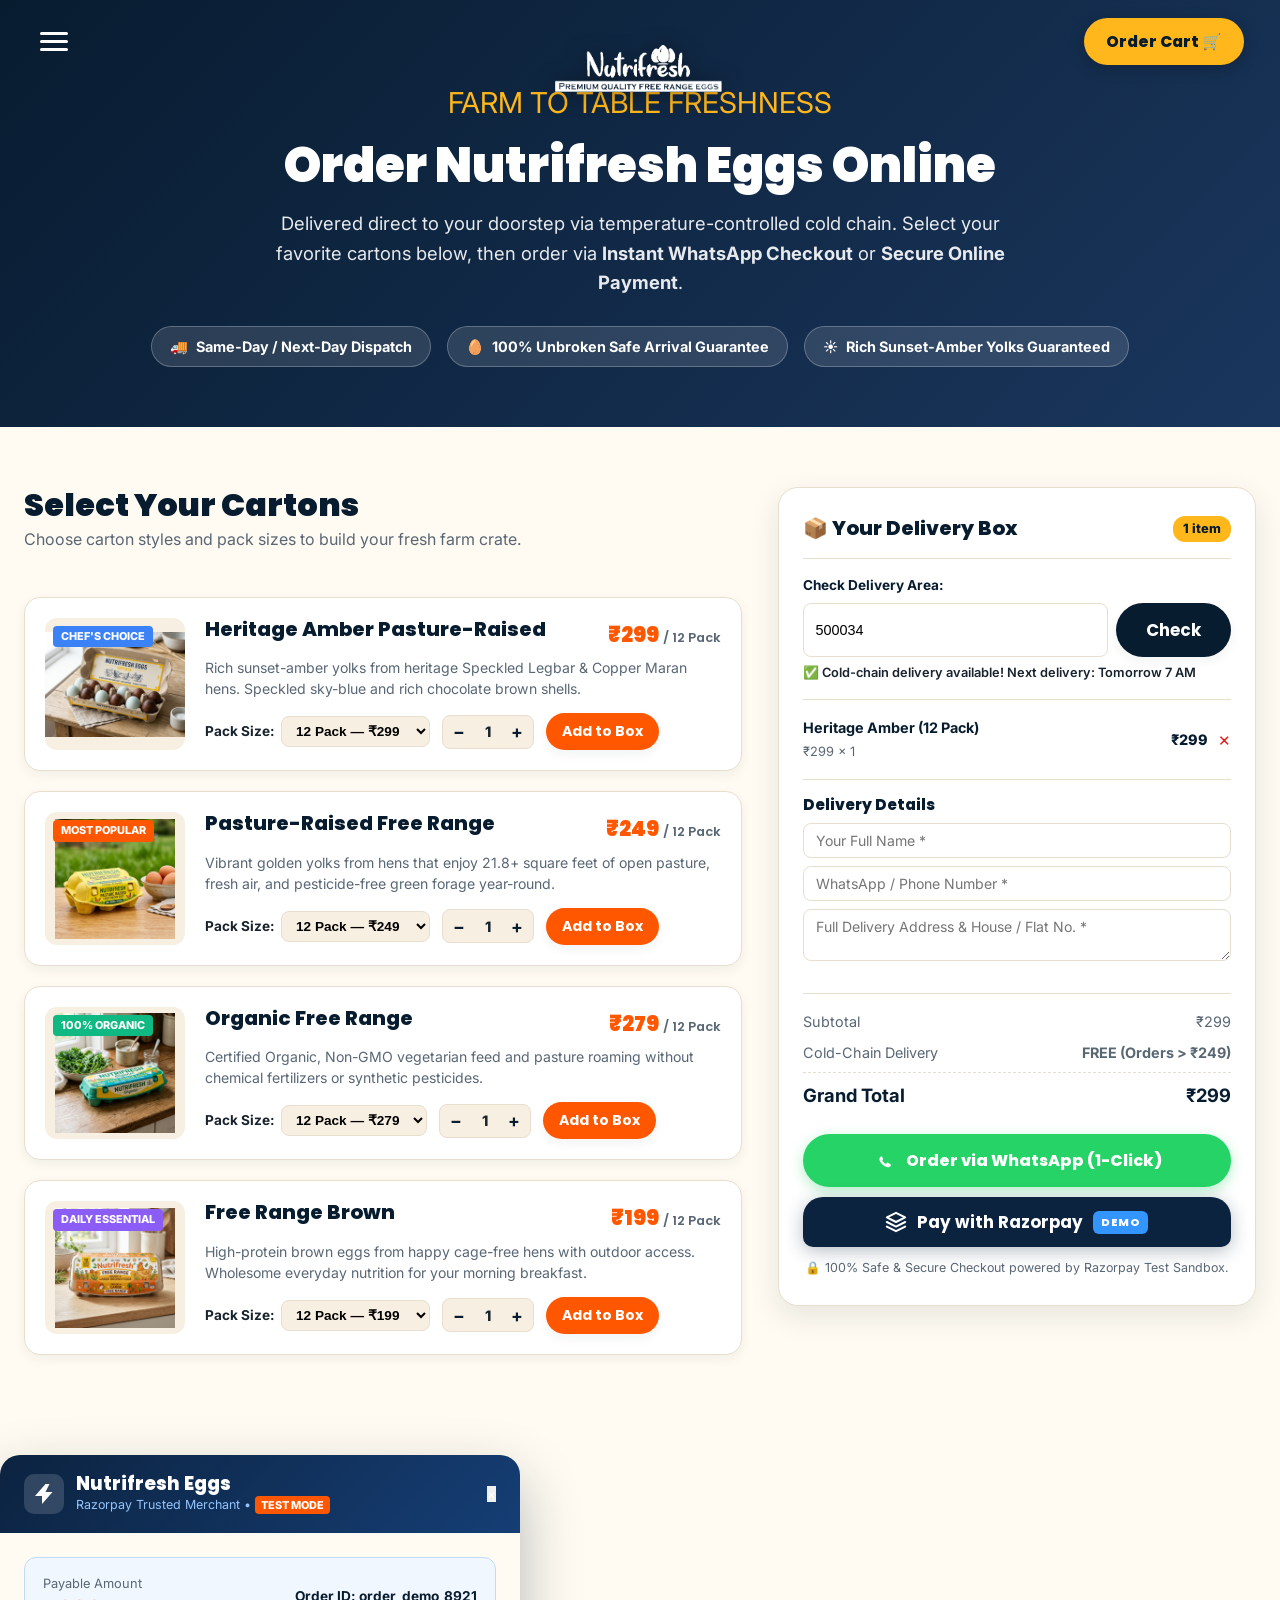
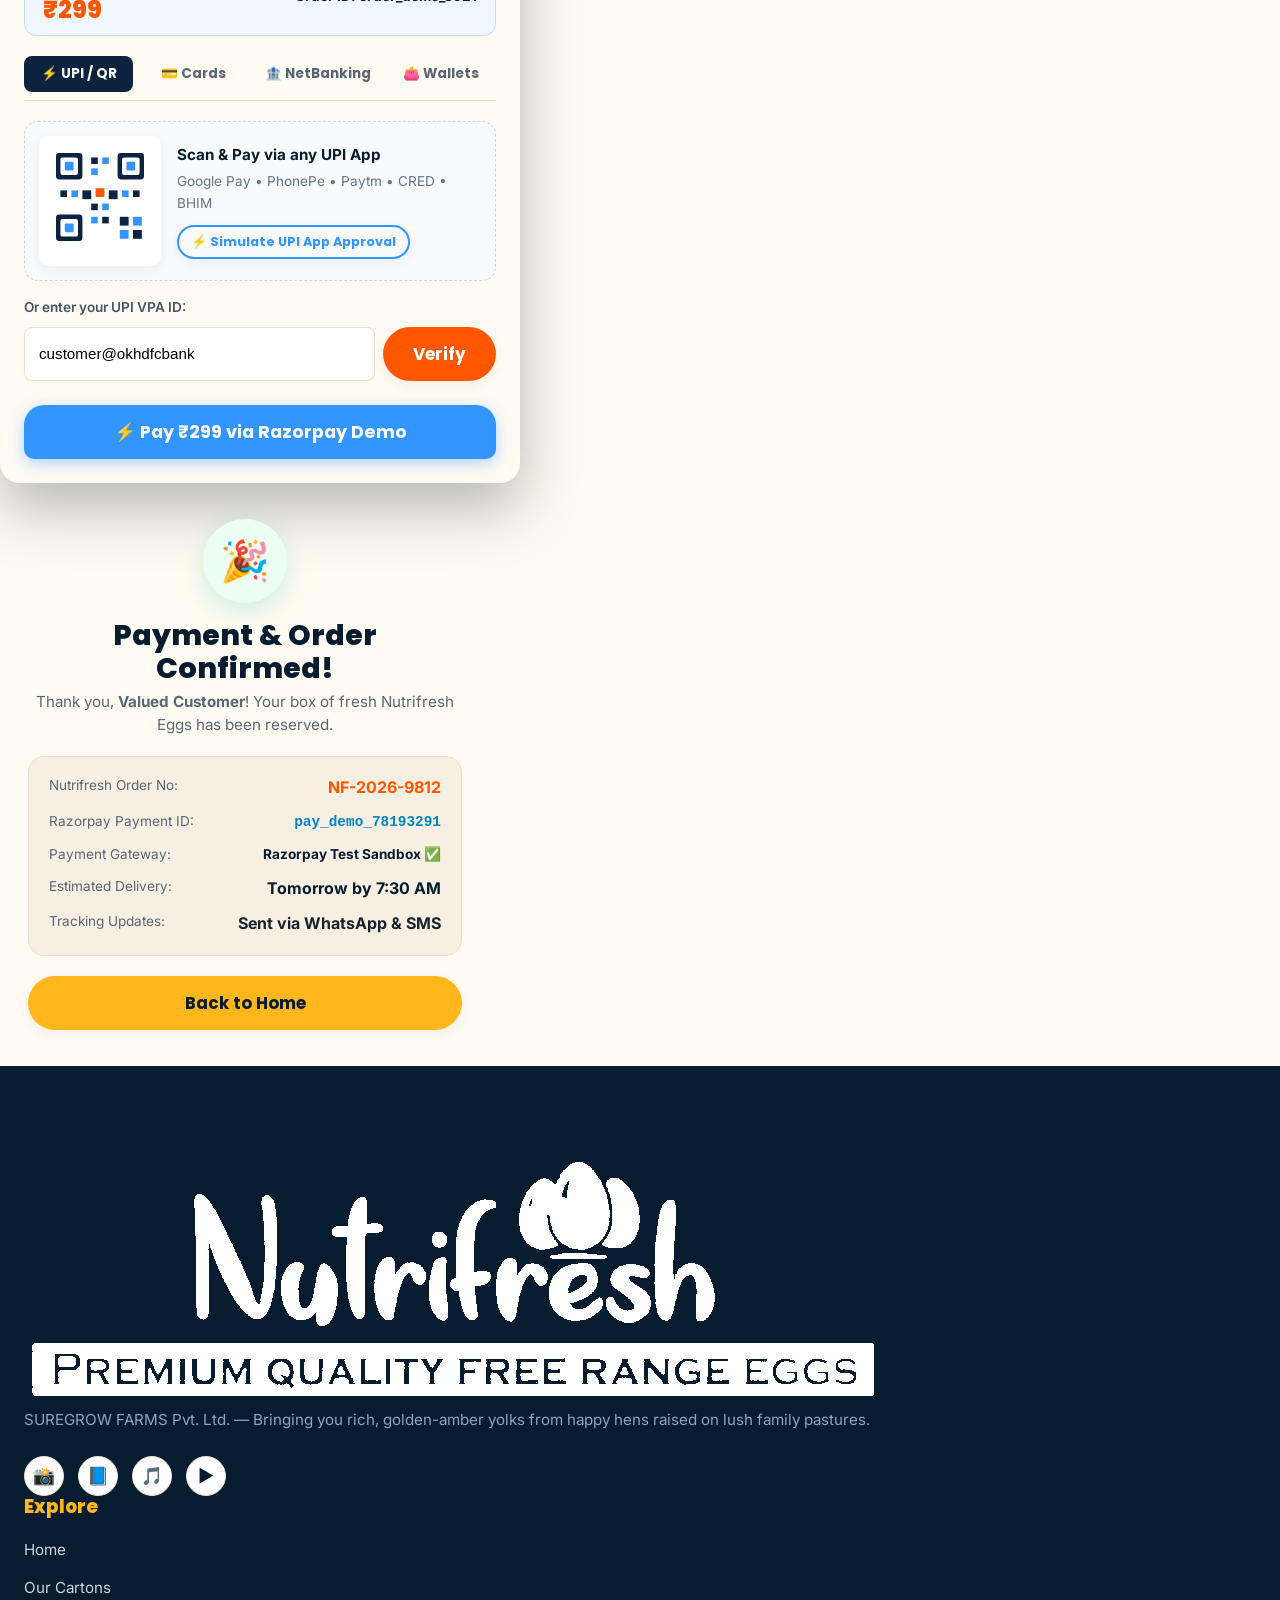
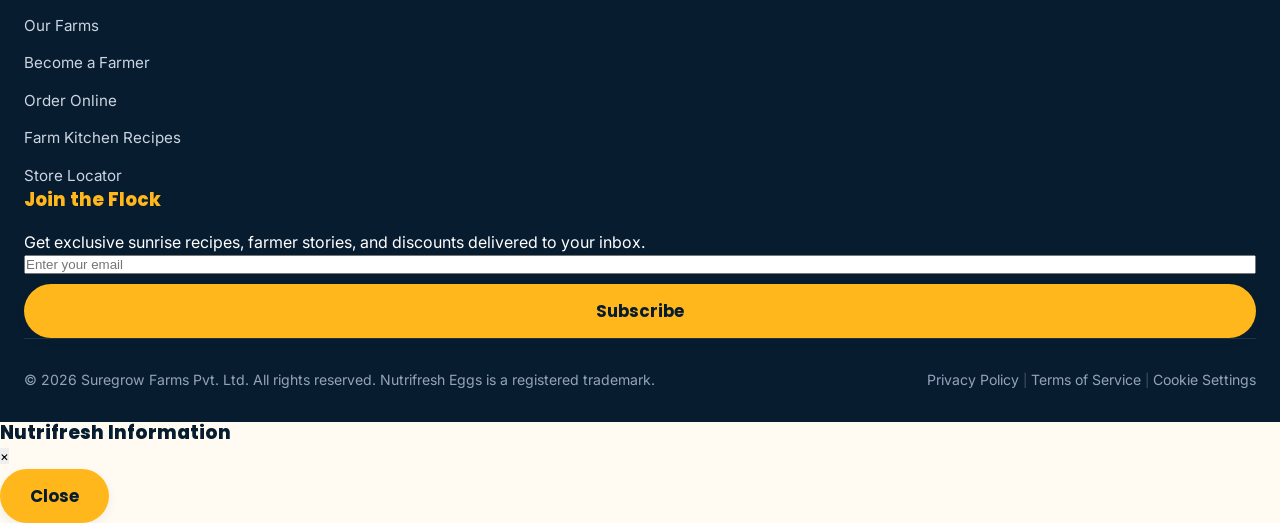
==== commit e8de3860: "Update header CTA to egg oval shape with text 'Find Nutrifresh eggs'" ====
--- a/order-online.html
+++ b/order-online.html
@@ -50,7 +50,7 @@
       </nav>
 
       <div class="header-right">
-        <a href="#order-builder" class="btn btn-primary btn-carton-shape nav-cta happy-find-btn">
+        <a href="#order-builder" class="btn btn-primary nav-cta happy-find-btn">
           <span>Order Cart 🛒</span>
         </a>
       </div>
--- a/styles.css
+++ b/styles.css
@@ -630,24 +630,27 @@
   color: #081C30 !important;
   font-family: 'Poppins', sans-serif;
   font-weight: 800;
-  font-size: 1.05rem;
-  padding: 10px 24px !important;
-  border-radius: 14px 14px 4px 4px;
-  box-shadow: 0 4px 15px rgba(0,0,0,0.25);
+  font-size: 0.98rem;
+  padding: 11px 22px !important;
+  border-radius: 9999px !important; /* Oval like an egg */
+  box-shadow: 0 4px 15px rgba(0,0,0,0.22);
   border: none;
   text-decoration: none;
-  position: relative;
+  display: inline-flex;
+  align-items: center;
+  justify-content: center;
+  white-space: nowrap;
+  transition: all 0.3s cubic-bezier(0.34, 1.56, 0.64, 1);
+}
+
+.happy-find-btn:hover {
+  background: #FFA000 !important;
+  transform: translateY(-2px) scale(1.03);
+  box-shadow: 0 8px 24px rgba(255, 183, 27, 0.45);
 }
 
 .happy-find-btn::after {
-  content: '';
-  position: absolute;
-  bottom: -4px;
-  left: 12px;
-  right: 12px;
-  height: 4px;
-  background: repeating-linear-gradient(90deg, #FFB71B 0px, #FFB71B 8px, transparent 8px, transparent 12px);
-  border-radius: 0 0 2px 2px;
+  display: none !important;
 }
 
 .curved-headline-svg,
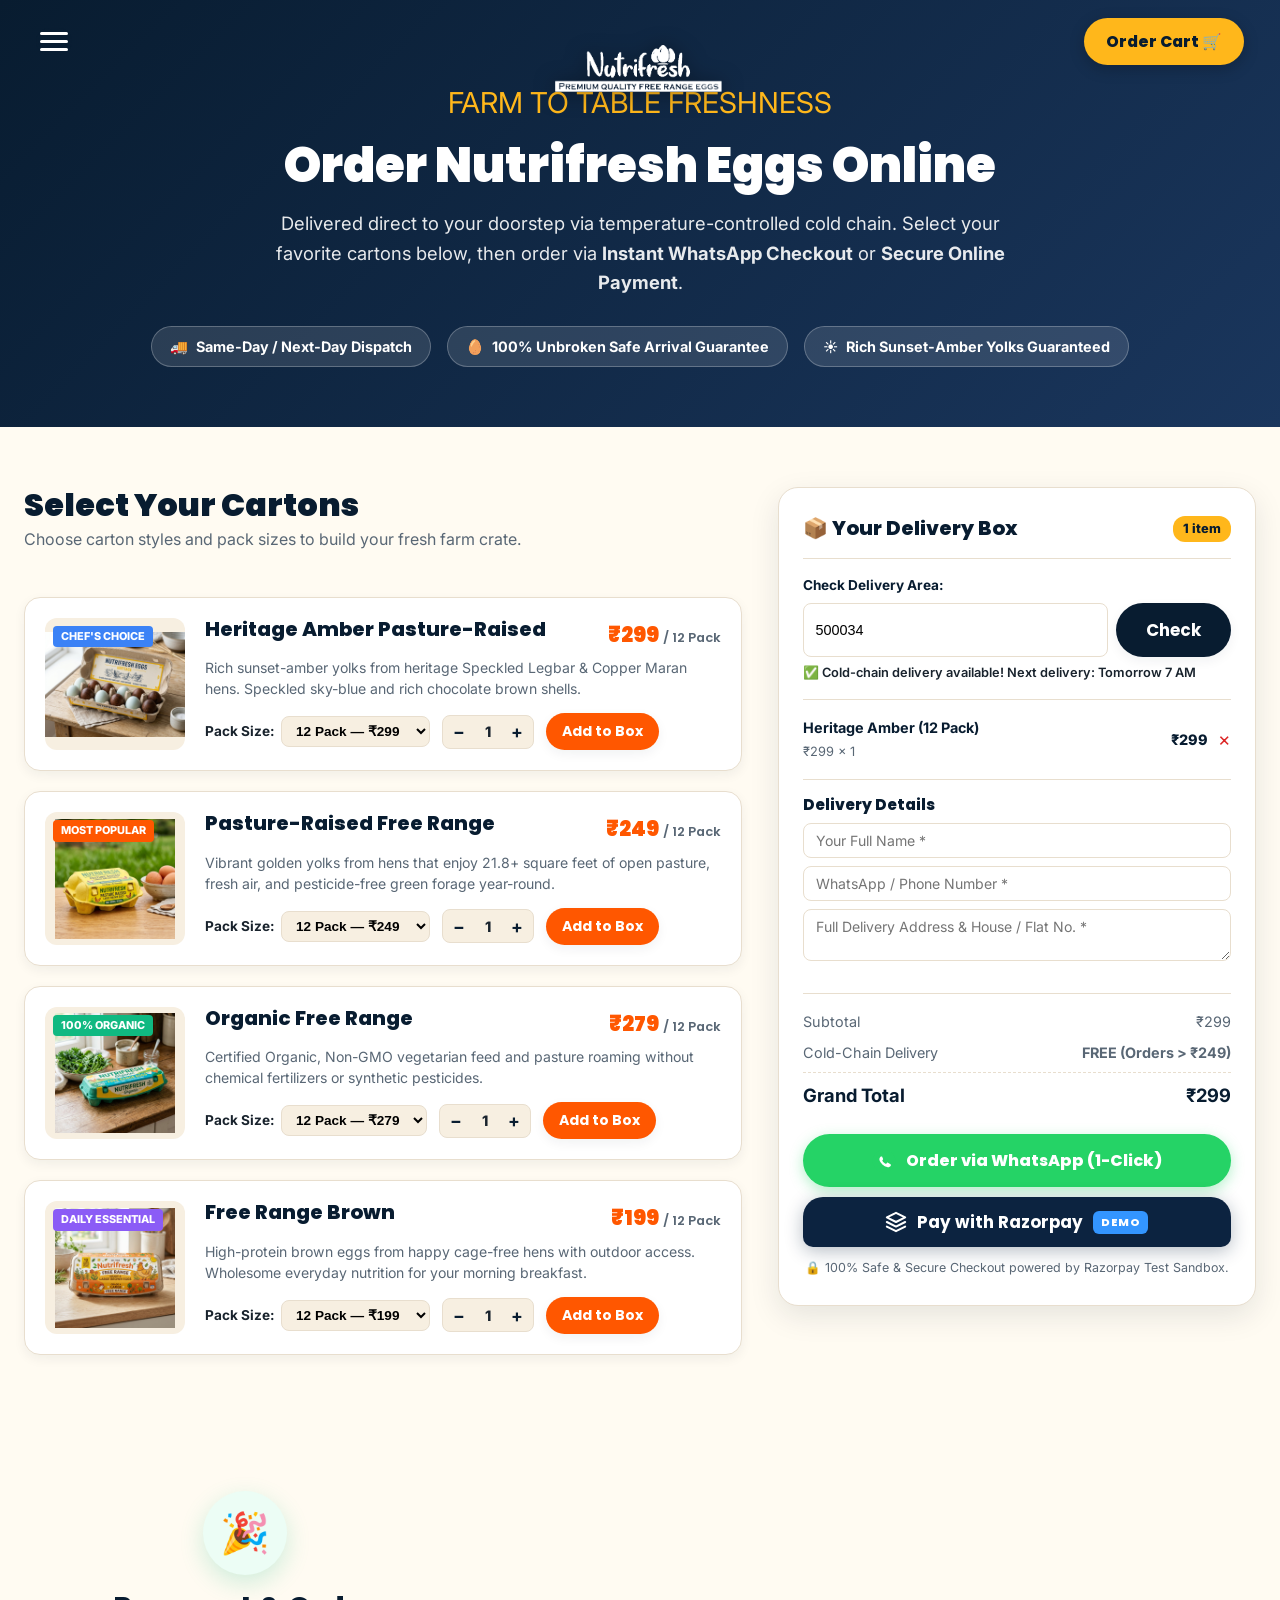
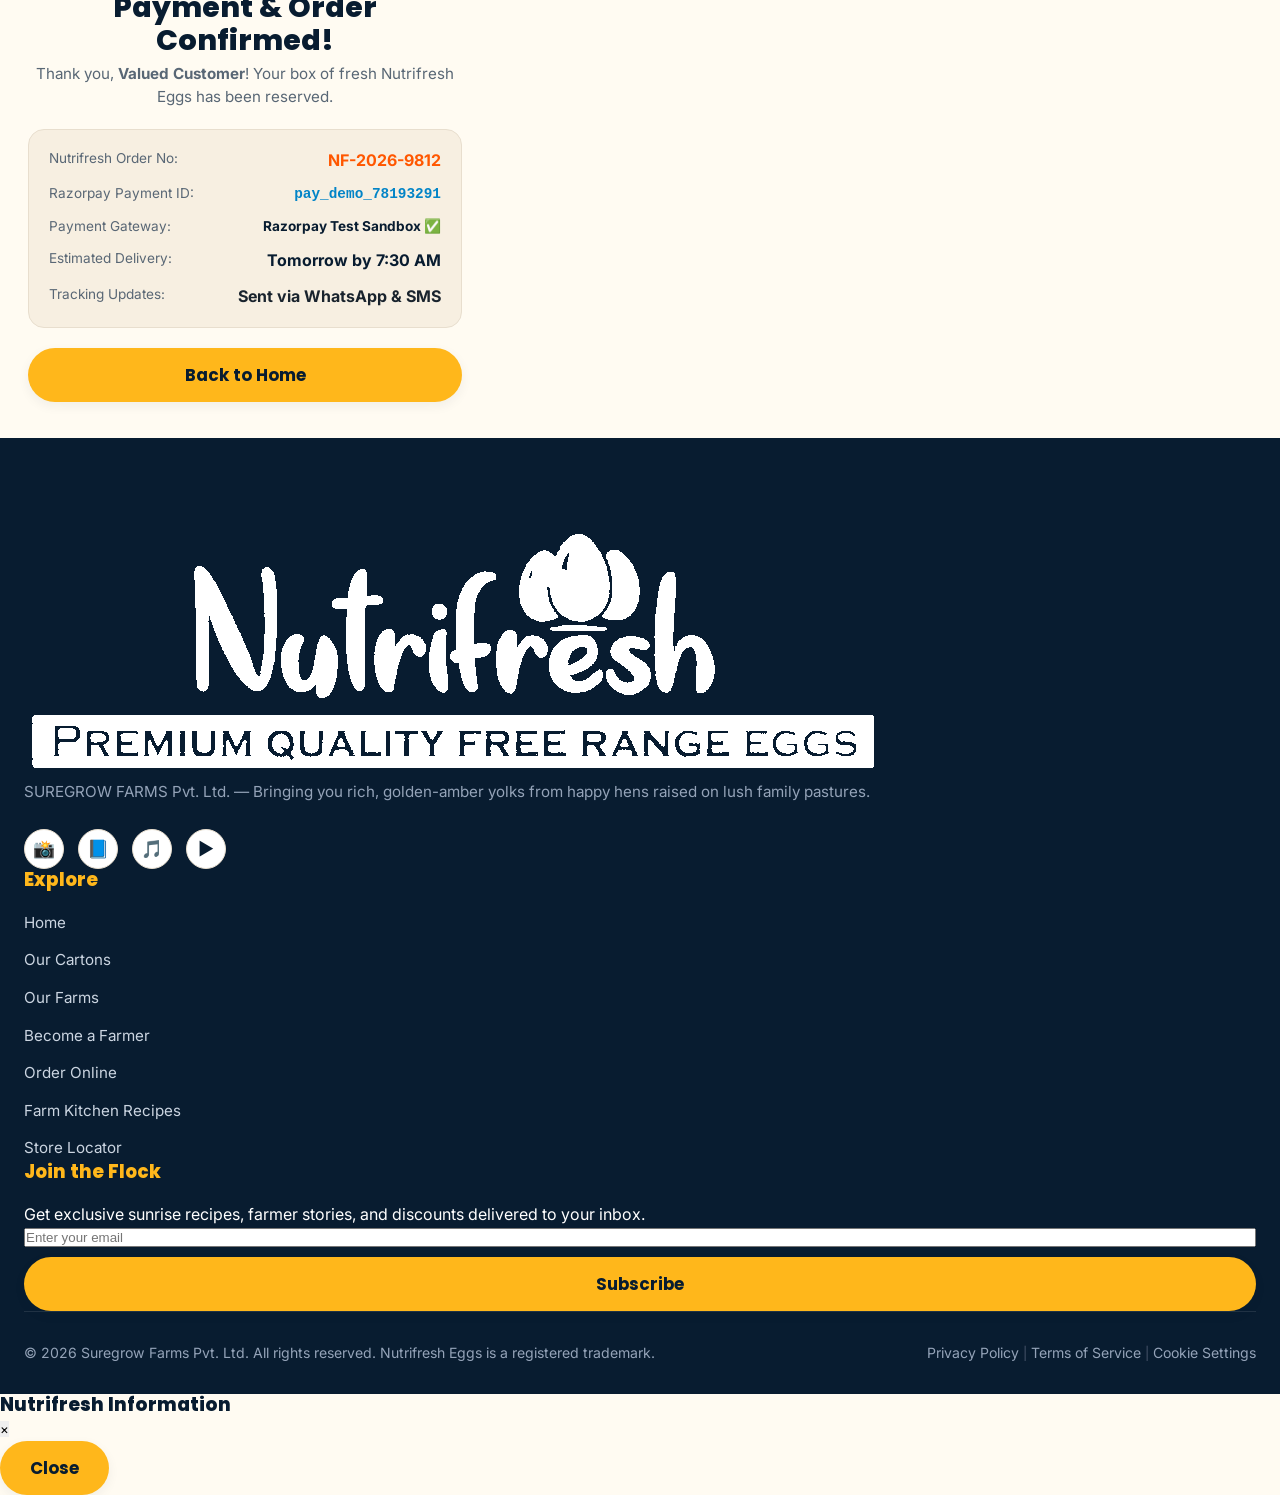
==== commit 94e036c5: "Directly trigger official Razorpay Checkout SDK dialog on Pay button" ====
--- a/order-online.html
+++ b/order-online.html
@@ -397,168 +397,6 @@
   </section>
 
   <!-- ==========================================
-       Razorpay Demo Payment Gateway Modal
-       ========================================== -->
-  <div class="modal-overlay" id="paymentGatewayModal" role="dialog" aria-modal="true" aria-hidden="true">
-    <div class="modal-card payment-modal-card razorpay-modal-card">
-      <div class="payment-modal-header razorpay-header">
-        <div class="payment-brand-row">
-          <div class="rzp-badge-icon">
-            <svg width="24" height="24" viewBox="0 0 24 24" fill="#FFFFFF"><path d="M13.5 2L3 14h7v8l10.5-12h-7l4-8z"/></svg>
-          </div>
-          <div>
-            <div class="rzp-merchant-title">Nutrifresh Eggs</div>
-            <div class="rzp-secure-sub">Razorpay Trusted Merchant • <span class="badge-rzp-test-pill">TEST MODE</span></div>
-          </div>
-        </div>
-        <button class="modal-close" id="closePaymentModalBtn" aria-label="Close modal" style="color:#FFF;">&times;</button>
-      </div>
-
-      <div class="payment-modal-body">
-        <!-- Order Summary Strip -->
-        <div class="payment-order-summary-strip rzp-summary-strip">
-          <div>
-            <span class="pay-amount-label">Payable Amount</span>
-            <h3 class="pay-amount-val" id="payModalAmount">₹299</h3>
-          </div>
-          <div class="order-ref-code">Order ID: <span id="payOrderRef">order_demo_8921</span></div>
-        </div>
-
-        <!-- Payment Method Tabs -->
-        <div class="payment-tabs-nav rzp-tabs-nav">
-          <button type="button" class="pay-tab active" data-method="upi">⚡ UPI / QR</button>
-          <button type="button" class="pay-tab" data-method="card">💳 Cards</button>
-          <button type="button" class="pay-tab" data-method="netbanking">🏦 NetBanking</button>
-          <button type="button" class="pay-tab" data-method="wallets">👛 Wallets</button>
-        </div>
-
-        <!-- Tab 1: UPI & QR Code -->
-        <div class="pay-tab-pane active" id="pane-upi">
-          <div class="rzp-qr-container">
-            <div class="rzp-qr-visual">
-              <svg viewBox="0 0 100 100" width="110" height="110">
-                <rect x="0" y="0" width="100" height="100" fill="#FFFFFF" rx="8"/>
-                <!-- Outer Corners -->
-                <rect x="10" y="10" width="24" height="24" fill="#0C2340" rx="3"/>
-                <rect x="14" y="14" width="16" height="16" fill="#FFFFFF" rx="2"/>
-                <rect x="18" y="18" width="8" height="8" fill="#3395FF" rx="1"/>
-                <rect x="66" y="10" width="24" height="24" fill="#0C2340" rx="3"/>
-                <rect x="70" y="14" width="16" height="16" fill="#FFFFFF" rx="2"/>
-                <rect x="74" y="18" width="8" height="8" fill="#3395FF" rx="1"/>
-                <rect x="10" y="66" width="24" height="24" fill="#0C2340" rx="3"/>
-                <rect x="14" y="70" width="16" height="16" fill="#FFFFFF" rx="2"/>
-                <rect x="18" y="74" width="8" height="8" fill="#3395FF" rx="1"/>
-                <!-- QR Pattern Matrix -->
-                <rect x="42" y="14" width="6" height="6" fill="#0C2340"/>
-                <rect x="52" y="14" width="6" height="6" fill="#3395FF"/>
-                <rect x="42" y="24" width="6" height="6" fill="#3395FF"/>
-                <rect x="14" y="44" width="6" height="6" fill="#0C2340"/>
-                <rect x="24" y="44" width="6" height="6" fill="#3395FF"/>
-                <rect x="34" y="44" width="8" height="8" fill="#0C2340"/>
-                <rect x="46" y="42" width="8" height="8" fill="#FF5700"/>
-                <rect x="58" y="44" width="8" height="8" fill="#0C2340"/>
-                <rect x="70" y="44" width="6" height="6" fill="#3395FF"/>
-                <rect x="80" y="44" width="6" height="6" fill="#0C2340"/>
-                <rect x="42" y="56" width="6" height="6" fill="#0C2340"/>
-                <rect x="52" y="56" width="6" height="6" fill="#3395FF"/>
-                <rect x="42" y="68" width="6" height="6" fill="#3395FF"/>
-                <rect x="52" y="68" width="6" height="6" fill="#0C2340"/>
-                <rect x="68" y="68" width="8" height="8" fill="#0C2340"/>
-                <rect x="80" y="68" width="8" height="8" fill="#3395FF"/>
-                <rect x="68" y="80" width="8" height="8" fill="#3395FF"/>
-                <rect x="80" y="80" width="8" height="8" fill="#0C2340"/>
-              </svg>
-            </div>
-            <div class="rzp-qr-details">
-              <span class="rzp-qr-tag">Scan &amp; Pay via any UPI App</span>
-              <p style="font-size: 0.85rem; color: #64748B; margin: 4px 0 10px;">Google Pay • PhonePe • Paytm • CRED • BHIM</p>
-              <button type="button" class="btn btn-sm btn-outline-navy btn-simulate-upi" id="btnSimulateScanPay">
-                <span>⚡ Simulate UPI App Approval</span>
-              </button>
-            </div>
-          </div>
-
-          <div style="margin-top: 16px;">
-            <p style="font-size: 0.85rem; margin-bottom: 8px; color: #475569; font-weight: 600;">Or enter your UPI VPA ID:</p>
-            <div class="upi-input-group">
-              <input type="text" id="upiIdInput" placeholder="username@okhdfcbank / mobile@upi" value="customer@okhdfcbank">
-              <button type="button" class="btn btn-sm btn-orange" id="btnVerifyUPI">Verify</button>
-            </div>
-          </div>
-        </div>
-
-        <!-- Tab 2: Cards (With 1-Click Razorpay Test Fill) -->
-        <div class="pay-tab-pane" id="pane-card" style="display:none;">
-          <div class="rzp-test-card-banner">
-            <span>💡 <strong>Razorpay Test Card:</strong> 4111 2222 3333 4444</span>
-            <button type="button" class="btn btn-xs btn-navy" id="btnAutoFillTestCard">Auto-Fill</button>
-          </div>
-          <div class="card-inputs-grid" style="margin-top: 12px;">
-            <div class="form-group-compact">
-              <label style="font-size:0.8rem; font-weight:600; color:#475569;">Card Number</label>
-              <input type="text" id="rzpCardNumber" placeholder="4111 2222 3333 4444" maxlength="19" value="4111 2222 3333 4444">
-            </div>
-            <div style="display: flex; gap: 10px; margin-top: 8px;">
-              <div style="width: 50%;">
-                <label style="font-size:0.8rem; font-weight:600; color:#475569;">Expiry (MM/YY)</label>
-                <input type="text" id="rzpCardExpiry" placeholder="MM / YY" maxlength="5" value="12/28">
-              </div>
-              <div style="width: 50%;">
-                <label style="font-size:0.8rem; font-weight:600; color:#475569;">CVV</label>
-                <input type="password" id="rzpCardCvv" placeholder="CVV" maxlength="3" value="123">
-              </div>
-            </div>
-            <div class="form-group-compact" style="margin-top: 8px;">
-              <label style="font-size:0.8rem; font-weight:600; color:#475569;">Cardholder Name</label>
-              <input type="text" id="rzpCardName" placeholder="Cardholder Name" value="Nutrifresh Customer">
-            </div>
-          </div>
-        </div>
-
-        <!-- Tab 3: NetBanking -->
-        <div class="pay-tab-pane" id="pane-netbanking" style="display:none;">
-          <p style="font-size: 0.85rem; margin-bottom: 10px; color: #475569; font-weight: 600;">Popular NetBanking Partners:</p>
-          <div class="rzp-banks-grid">
-            <button type="button" class="rzp-bank-pill active"><span class="bank-logo-sym">🏦</span> HDFC Bank</button>
-            <button type="button" class="rzp-bank-pill"><span class="bank-logo-sym">🏛️</span> ICICI Bank</button>
-            <button type="button" class="rzp-bank-pill"><span class="bank-logo-sym">🏢</span> State Bank (SBI)</button>
-            <button type="button" class="rzp-bank-pill"><span class="bank-logo-sym">🏢</span> Axis Bank</button>
-            <button type="button" class="rzp-bank-pill"><span class="bank-logo-sym">🏛️</span> Kotak Bank</button>
-          </div>
-        </div>
-
-        <!-- Tab 4: Wallets & Pay Later -->
-        <div class="pay-tab-pane" id="pane-wallets" style="display:none;">
-          <p style="font-size: 0.85rem; margin-bottom: 10px; color: #475569; font-weight: 600;">Select Wallet or PayLater:</p>
-          <div class="rzp-banks-grid">
-            <button type="button" class="rzp-bank-pill active">👛 Paytm Wallet</button>
-            <button type="button" class="rzp-bank-pill">📦 Amazon Pay</button>
-            <button type="button" class="rzp-bank-pill">⚡ Simpl PayLater</button>
-            <button type="button" class="rzp-bank-pill">🪙 CRED Pay</button>
-          </div>
-        </div>
-
-        <!-- Razorpay Primary Submit CTA -->
-        <div style="margin-top: 24px;">
-          <button type="button" class="btn btn-primary btn-carton-shape rzp-submit-pay-btn" id="btnProcessMockPayment" style="width: 100%; justify-content: center; font-size: 1.1rem; padding: 14px; background: #3395FF; color: #FFF;">
-            <span>⚡ Pay <span id="btnPayAmountText">₹299</span> via Razorpay Demo</span>
-          </button>
-        </div>
-
-        <!-- Animated Razorpay Loading Overlay -->
-        <div class="payment-processing-overlay" id="payProcessingLoader" style="display:none;">
-          <div class="rzp-processing-box">
-            <div class="spinner-rzp"></div>
-            <h4 id="rzpLoadingTitle">Connecting to Razorpay Sandbox...</h4>
-            <p id="rzpLoadingSub">Simulating 256-Bit Bank Encryption</p>
-            <div class="rzp-progress-bar"><div class="rzp-progress-fill" id="rzpProgressFill"></div></div>
-          </div>
-        </div>
-      </div>
-    </div>
-  </div>
-
-  <!-- ==========================================
        Order Success Modal (Razorpay Verified)
        ========================================== -->
   <div class="modal-overlay" id="orderSuccessModal" role="dialog" aria-modal="true" aria-hidden="true">
